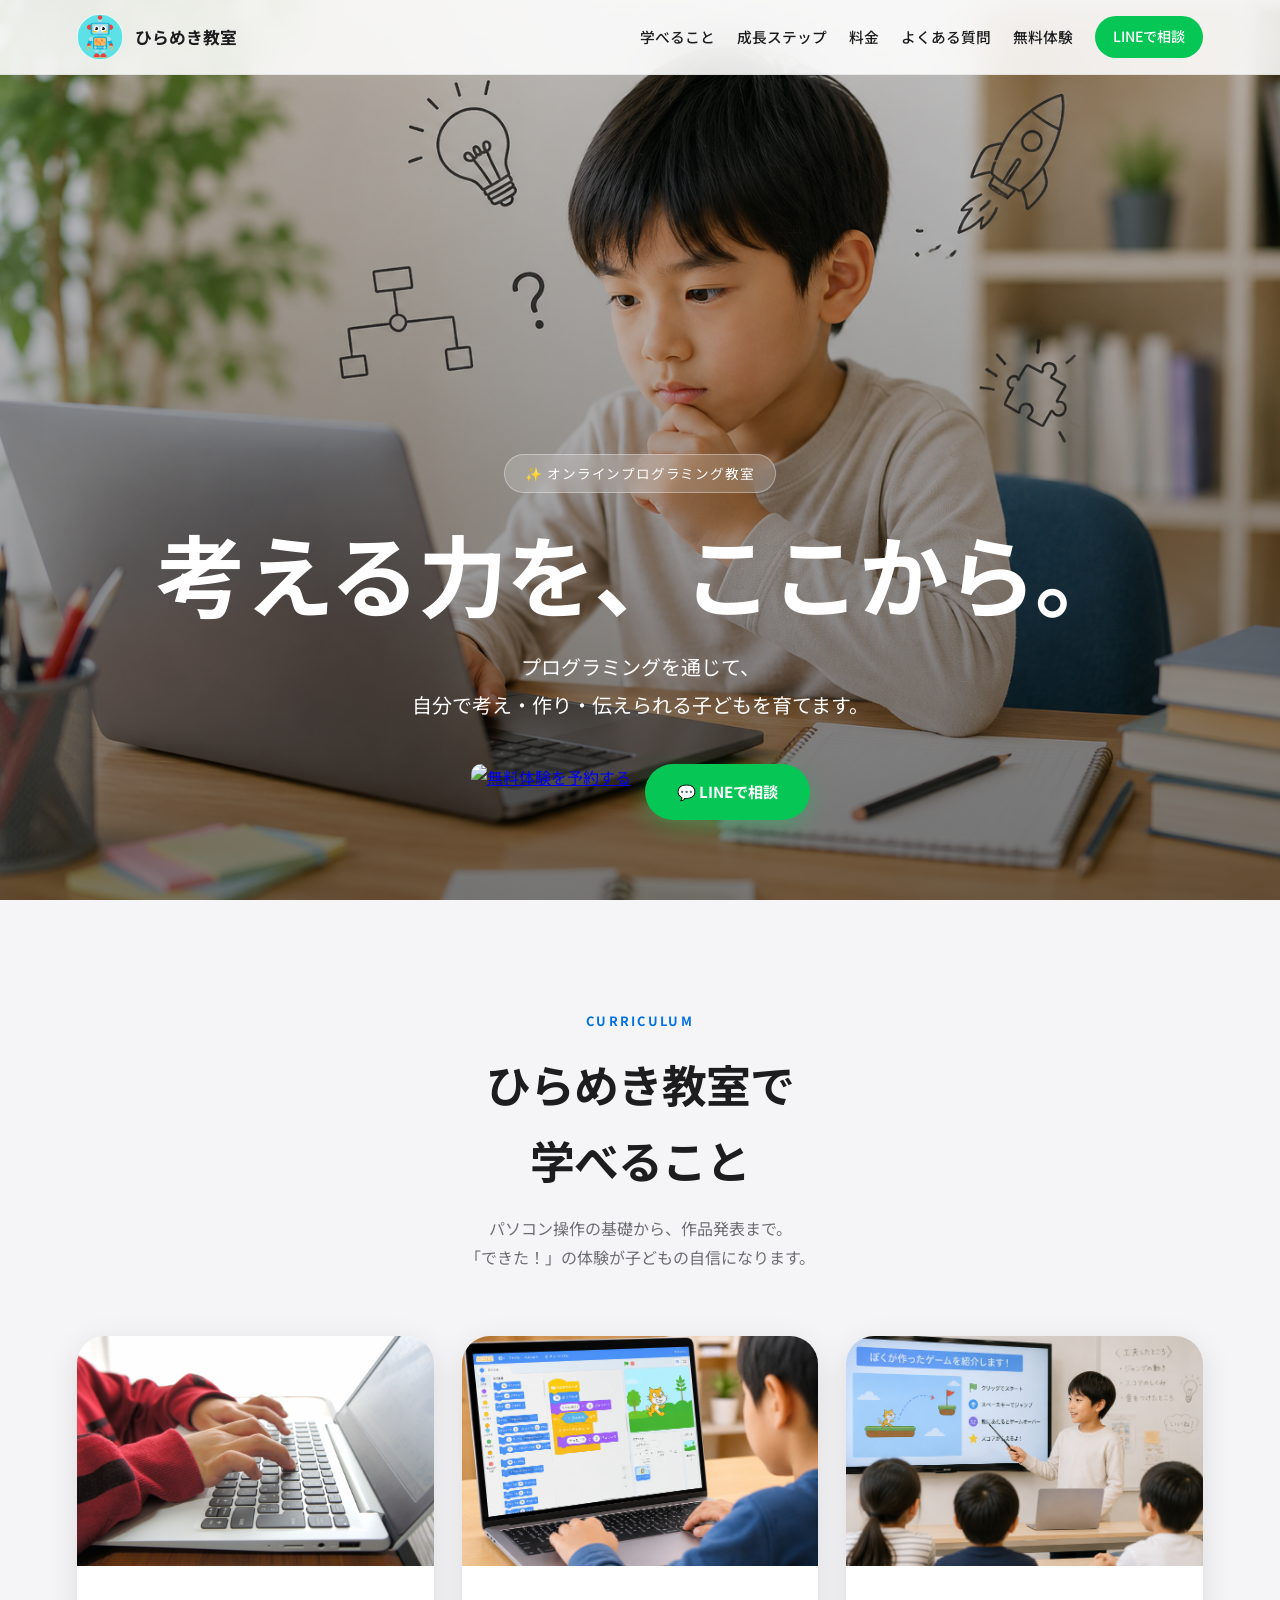
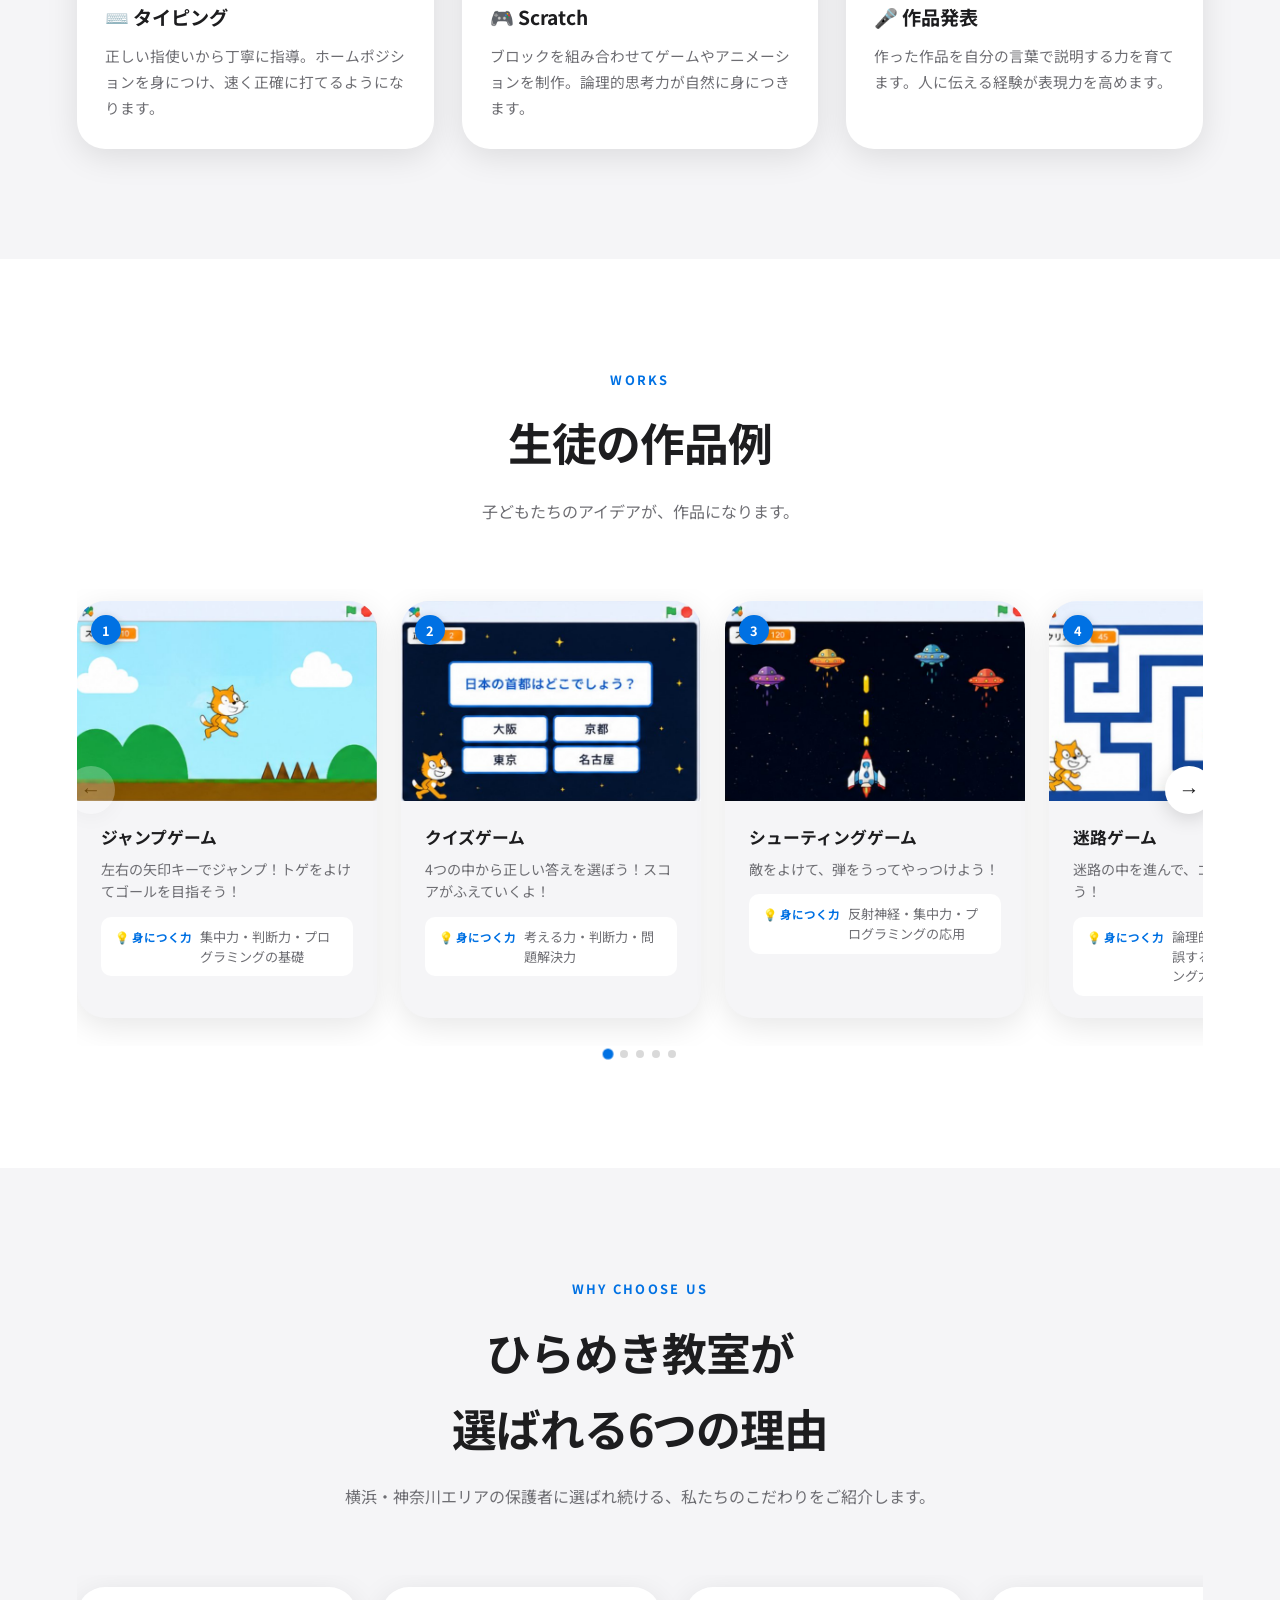
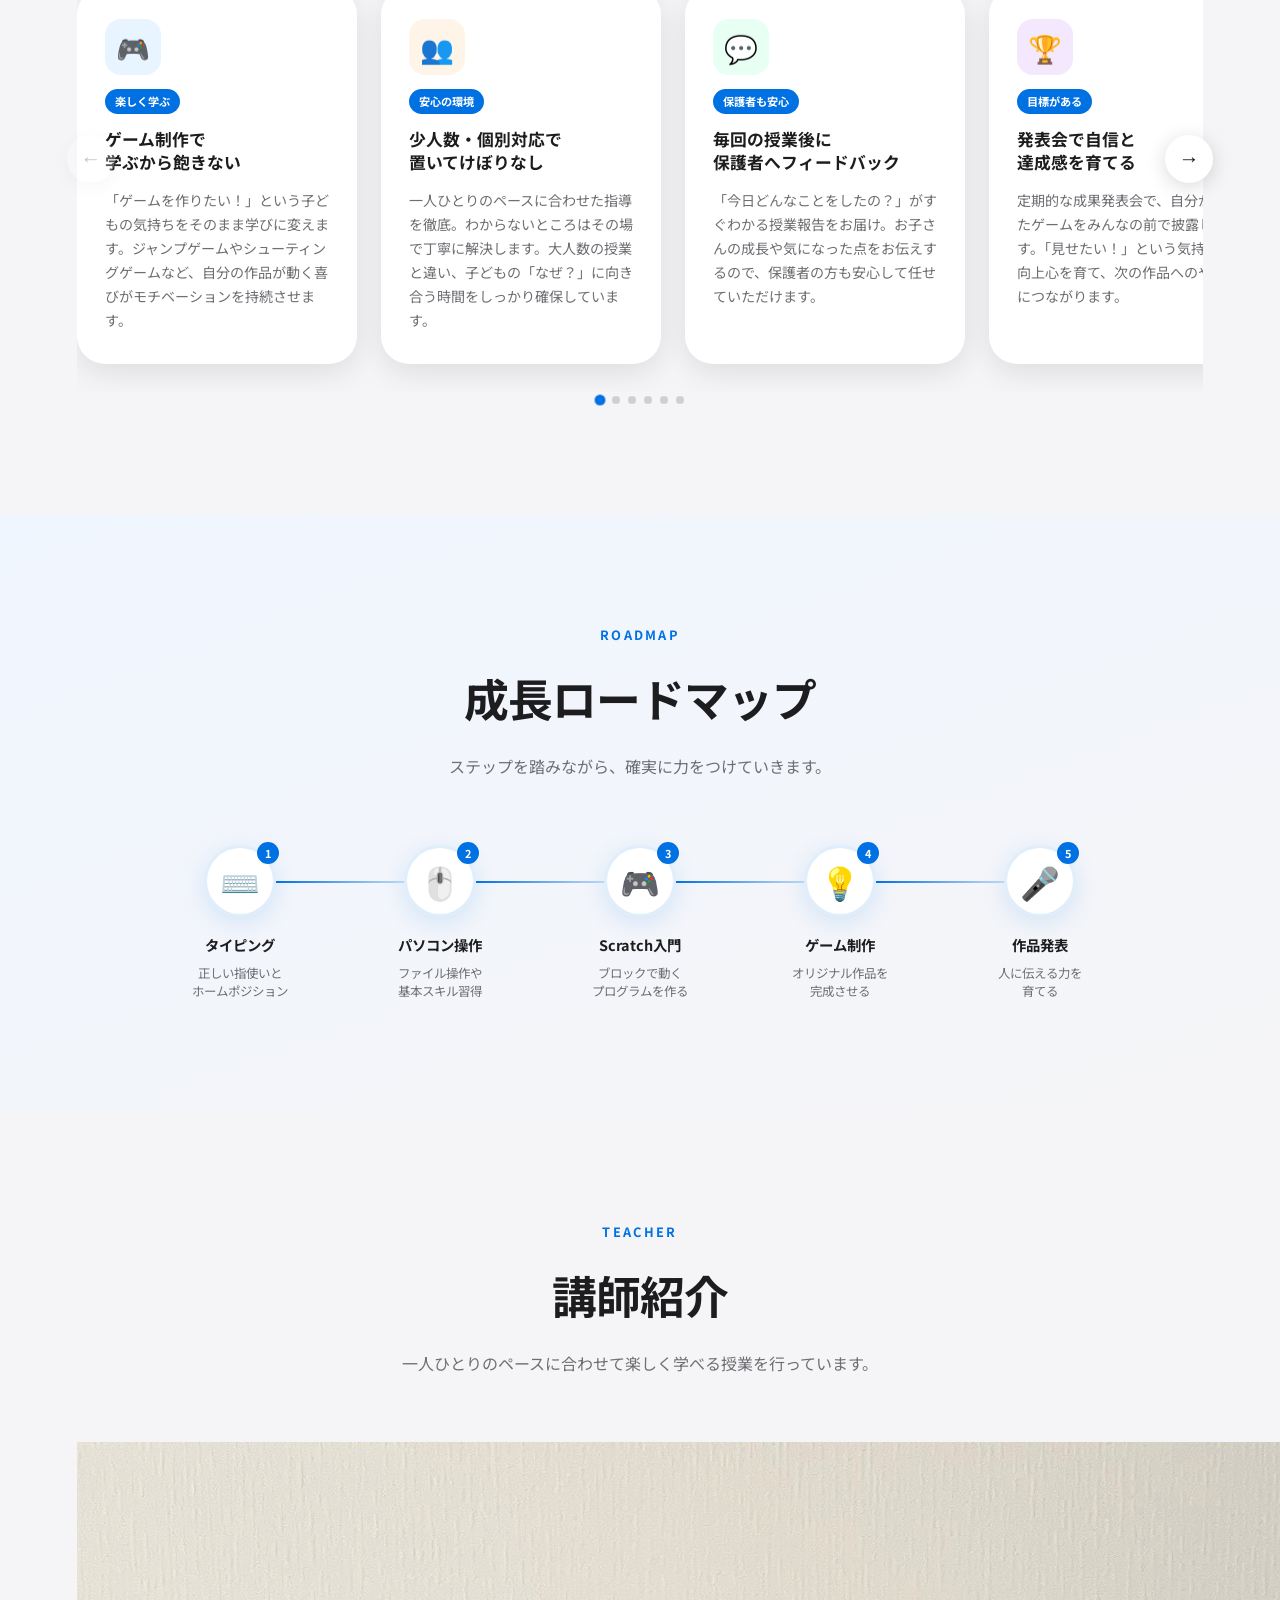
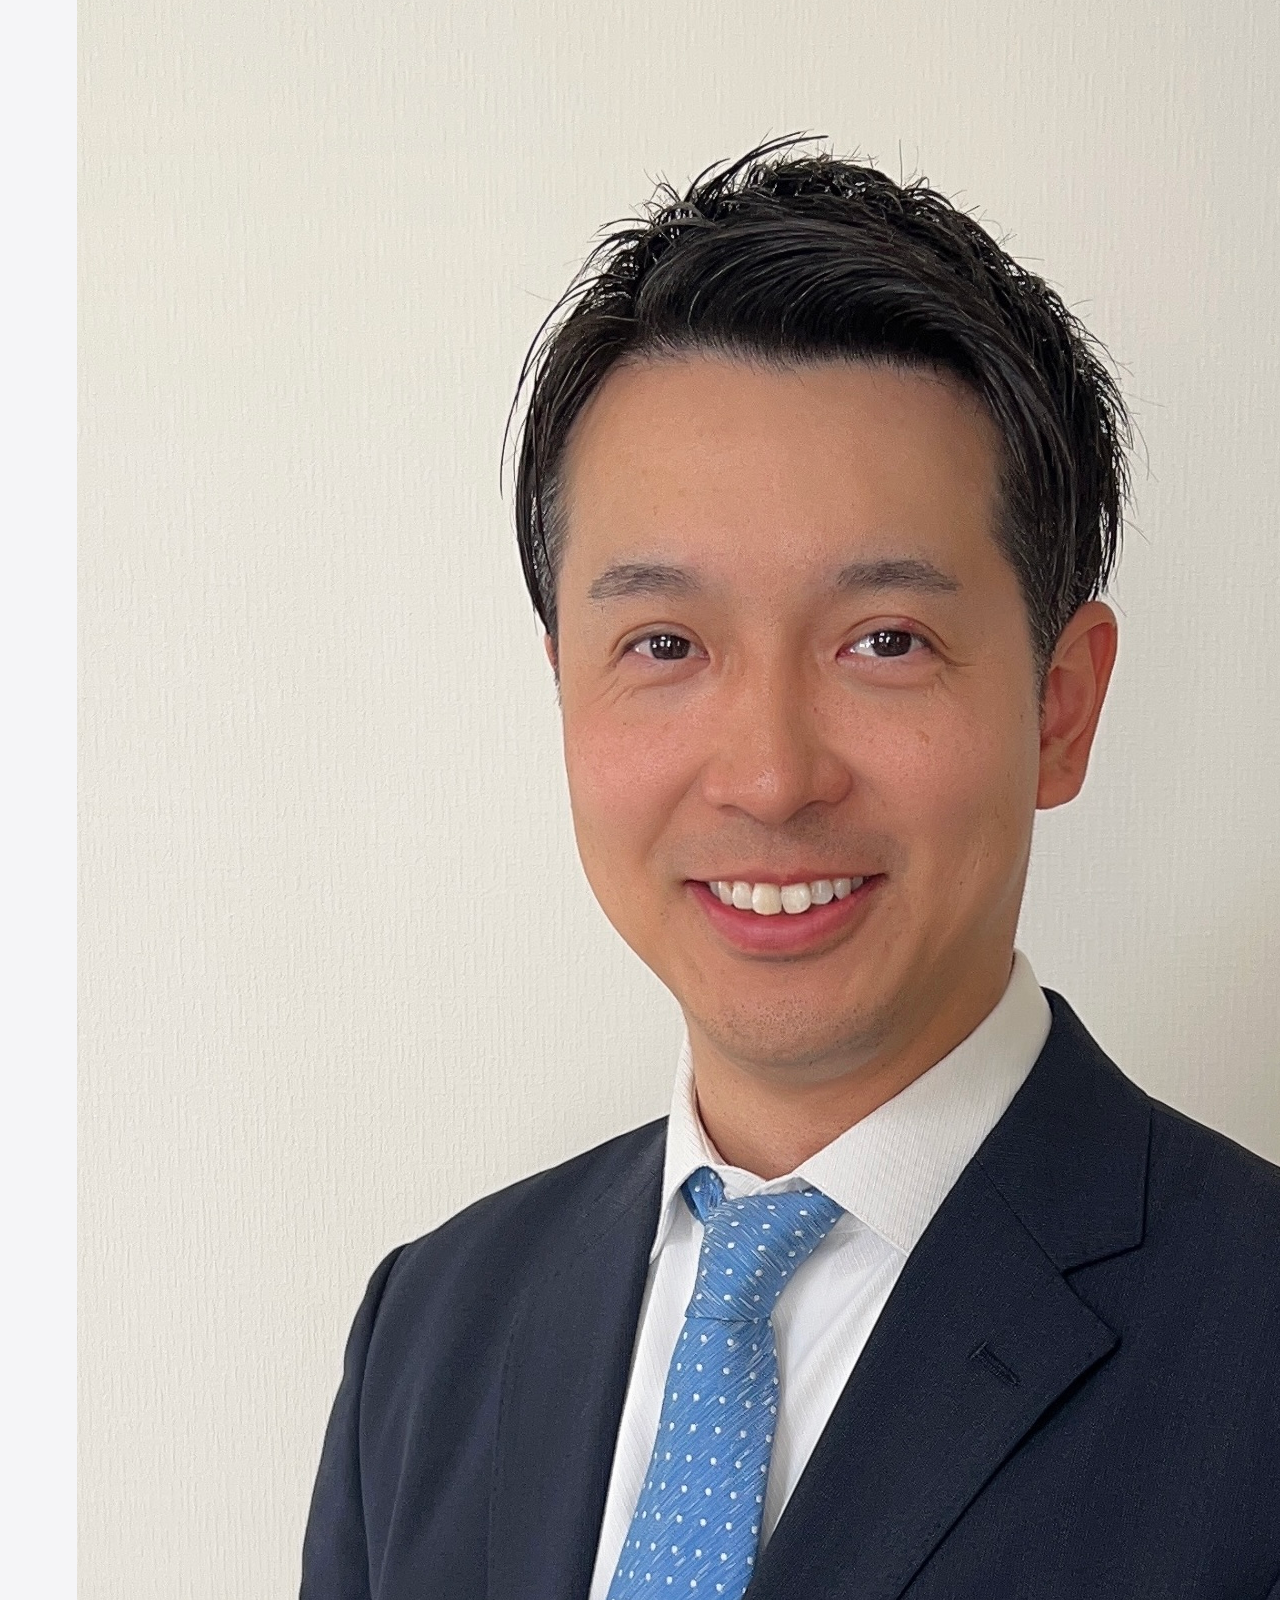
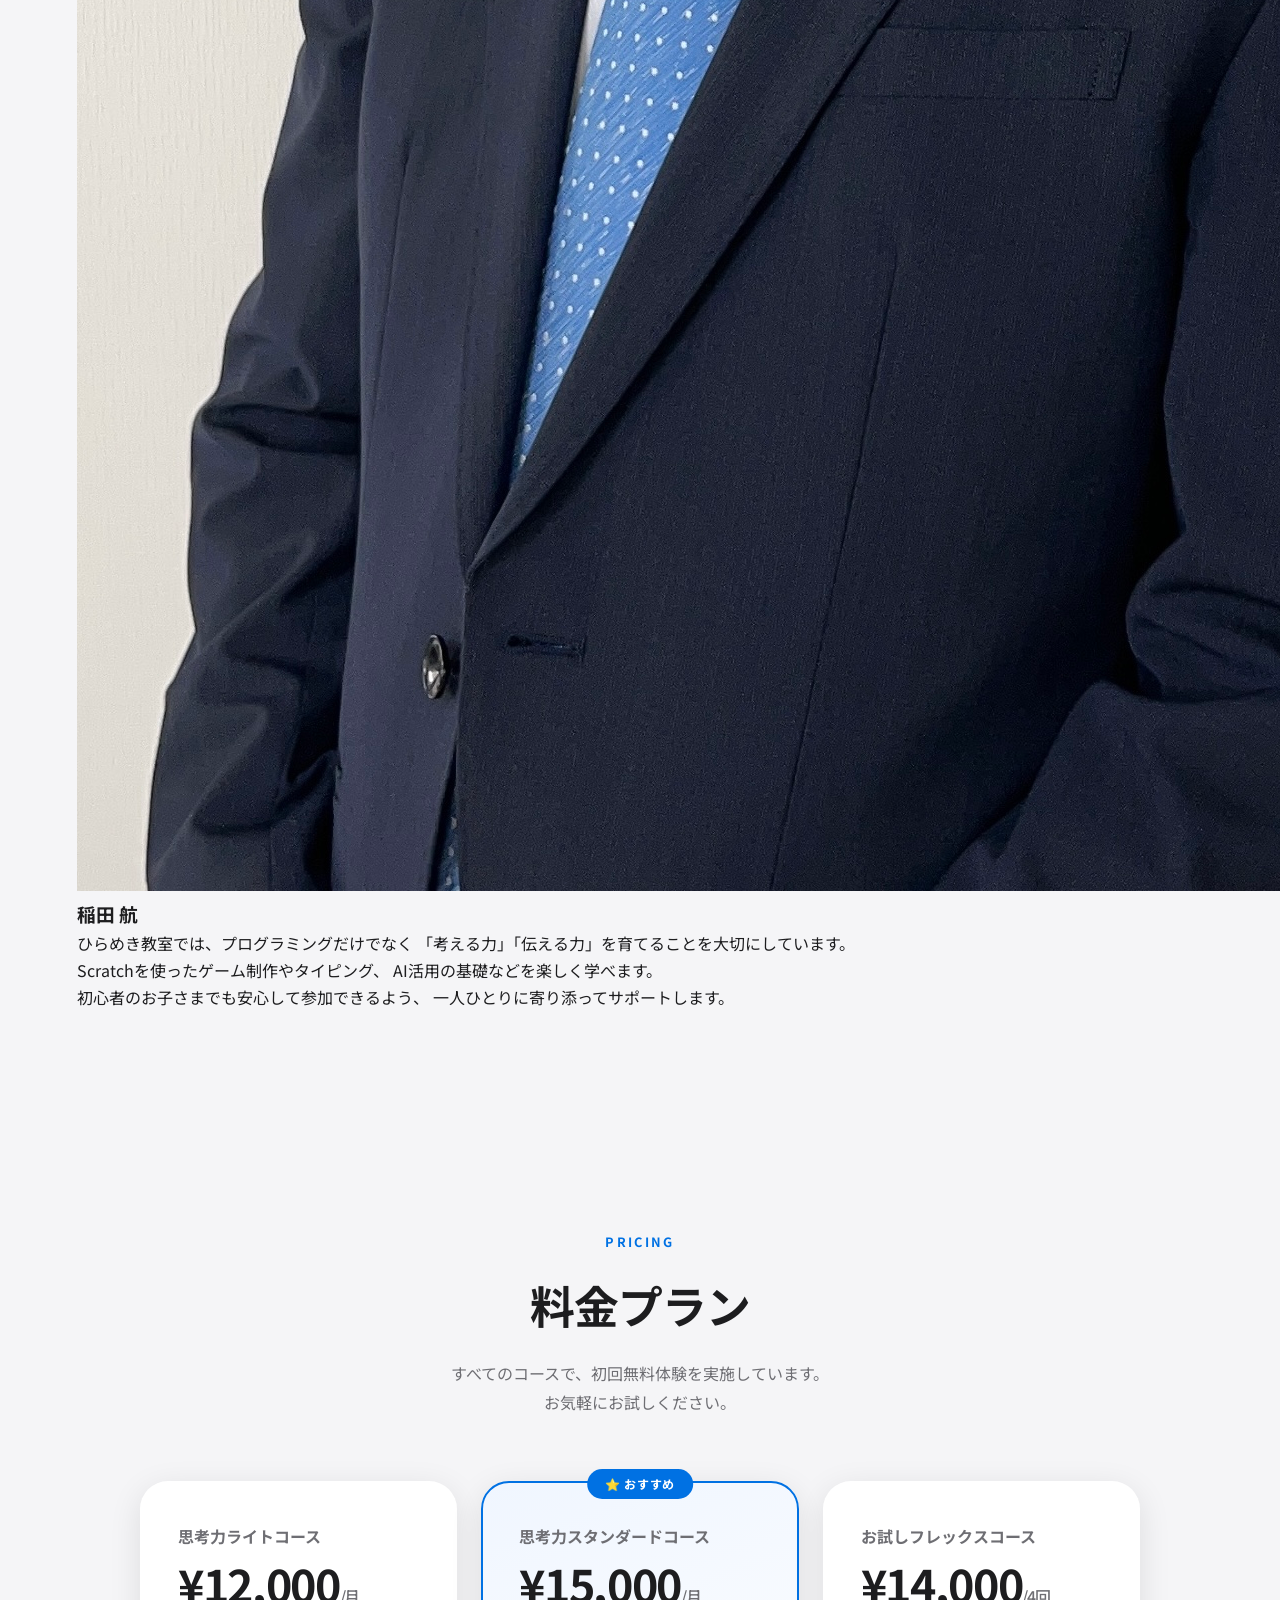
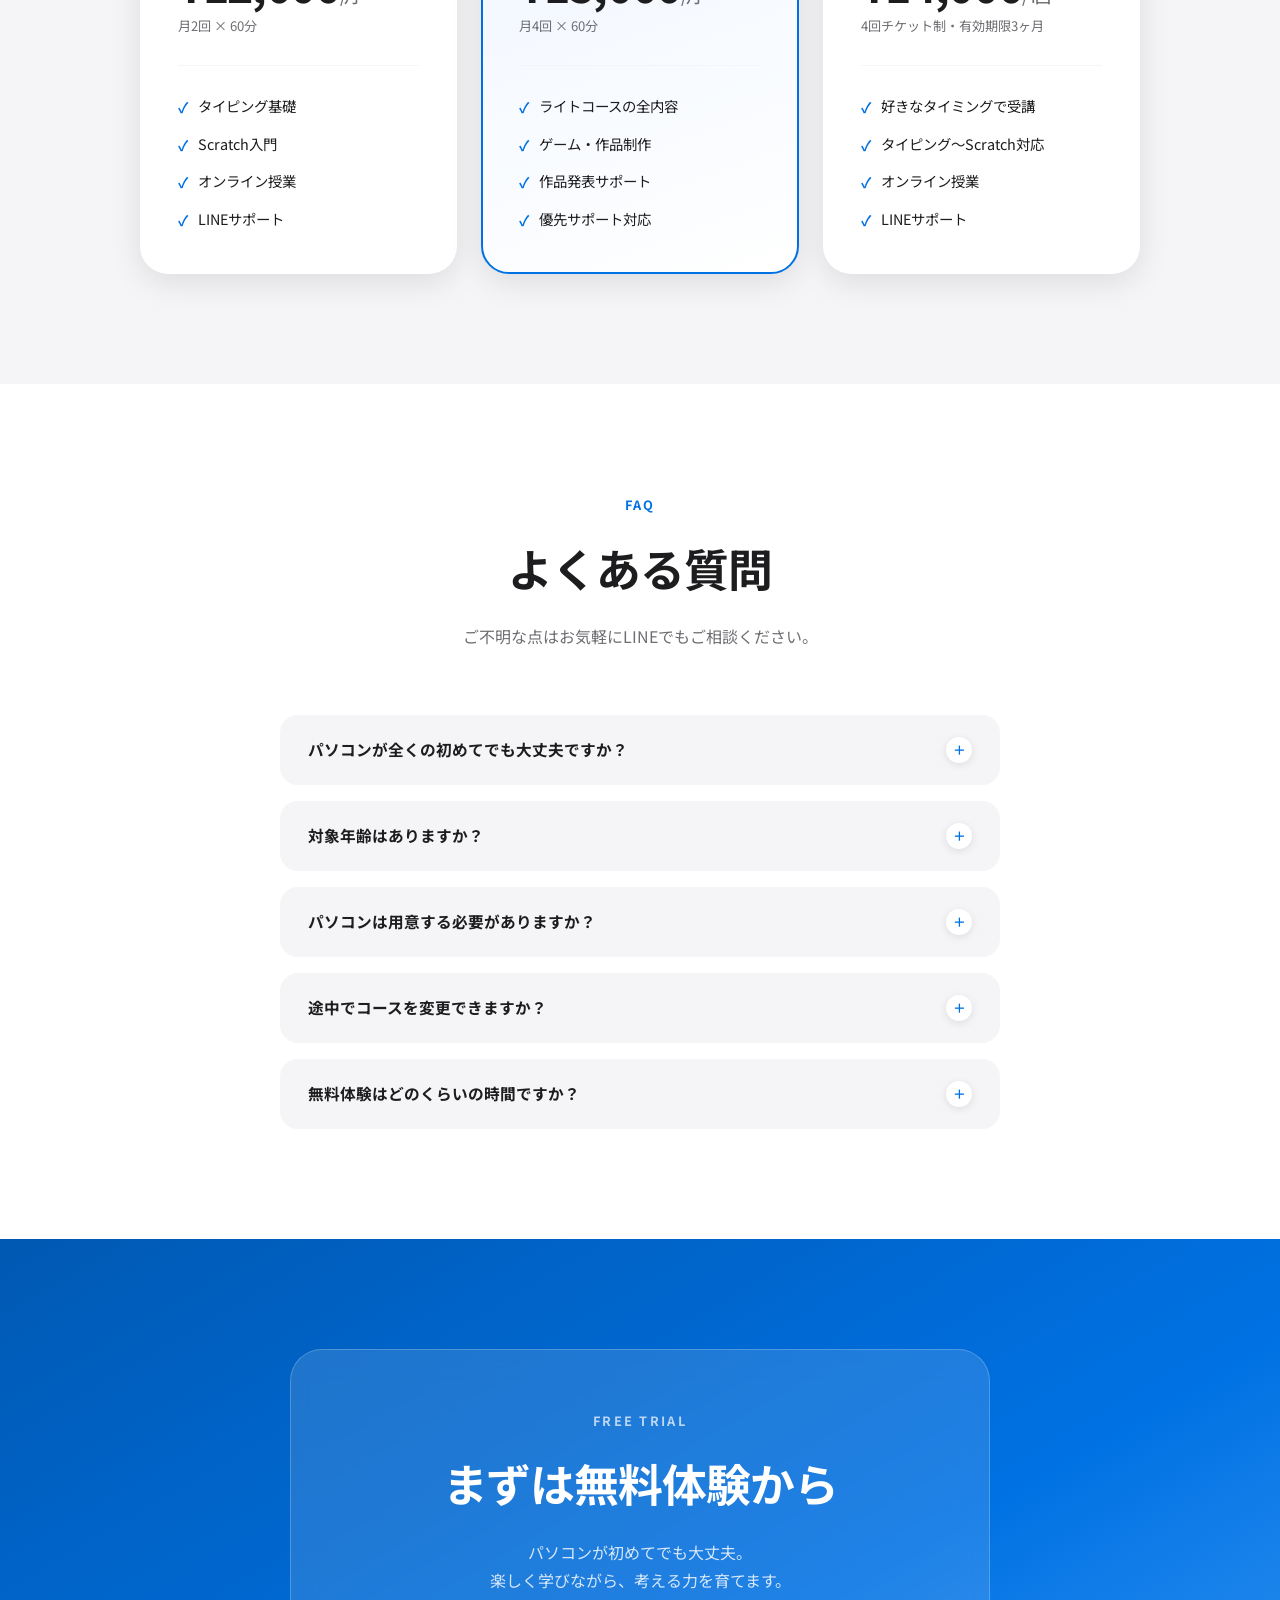
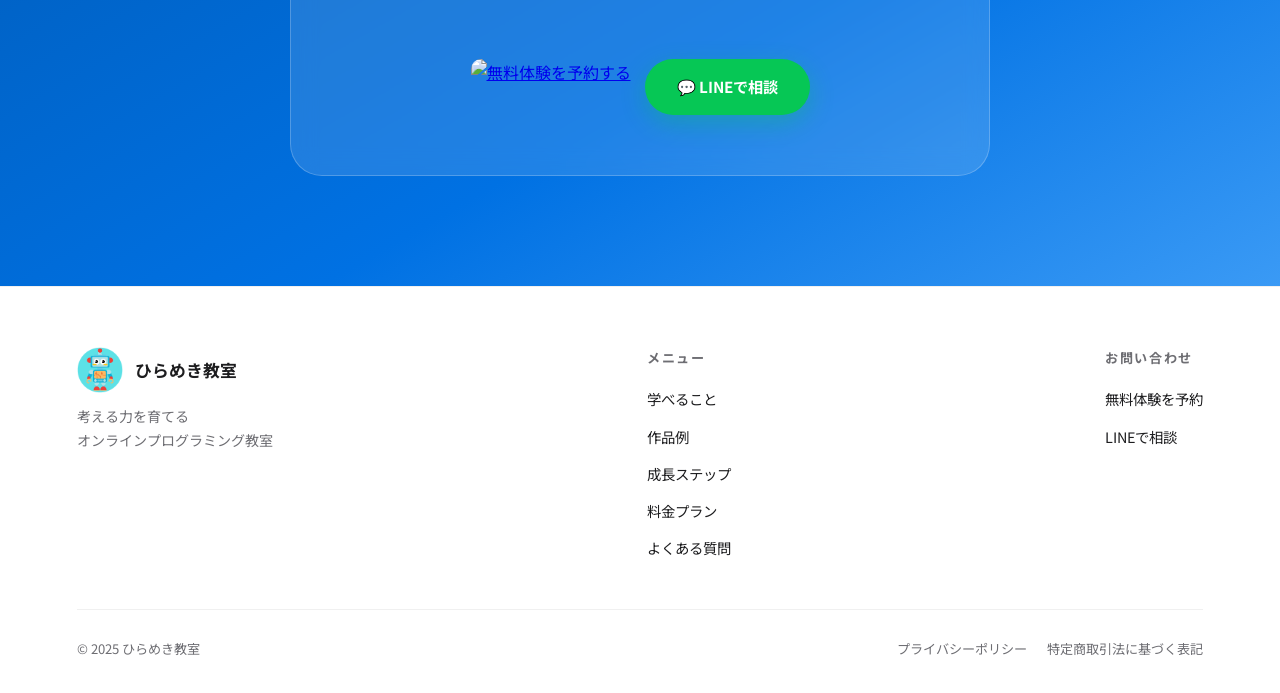
==== index.html @ 81dfd9b9 "Update index.html" ====
<!DOCTYPE html>
<html lang="ja">
<head>
<meta charset="UTF-8">
<meta name="viewport" content="width=device-width, initial-scale=1.0">
<title>ひらめき教室｜横浜・神奈川の子ども向けScratchプログラミング教室</title>
<meta name="description" content="横浜・神奈川エリアの小学生向けプログラミング教室「ひらめき教室」。Scratchでゲームやアニメを作りながら、考える力・創る力を楽しく育てます。無料体験授業受付中！">
<meta name="keywords" content="プログラミング教室,横浜,神奈川,小学生,Scratch,子ども,ひらめき教室,オンライン,ゲーム制作">
<meta property="og:title" content="ひらめき教室｜横浜・神奈川の子ども向けScratchプログラミング教室">
<meta property="og:description" content="横浜・神奈川の小学生向けプログラミング教室。Scratchでゲームを作りながら楽しく学べます。無料体験受付中！">
<meta property="og:type" content="website">
<meta name="twitter:card" content="summary_large_image">
<meta name="twitter:title" content="ひらめき教室｜横浜・神奈川の子ども向けScratchプログラミング教室">
<meta name="twitter:description" content="横浜・神奈川の小学生向けプログラミング教室。Scratchでゲームを作りながら楽しく学べます。無料体験受付中！">
<link rel="preconnect" href="https://fonts.googleapis.com">
<link href="https://fonts.googleapis.com/css2?family=Noto+Sans+JP:wght@400;500;700&display=swap" rel="stylesheet">
<style>
:root{
  --blue:#0071e3;
  --blue-dark:#0059b3;
  --green:#06C755;
  --bg:#f5f5f7;
  --white:#ffffff;
  --text:#1d1d1f;
  --text-sub:#6e6e73;
  --radius-card:28px;
  --radius-btn:999px;
  --shadow:0 8px 32px rgba(0,0,0,.10);
  --shadow-hover:0 20px 48px rgba(0,0,0,.16);
}

*{margin:0;padding:0;box-sizing:border-box;}
html{scroll-behavior:smooth;}
body{
  font-family:'Noto Sans JP',sans-serif;
  background:var(--bg);
  color:var(--text);
  overflow-x:hidden;
  line-height:1.7;
}

/* ========= HEADER ========= */
header{
  position:fixed;top:0;left:0;width:100%;z-index:1000;
  display:flex;justify-content:space-between;align-items:center;
  padding:14px 6%;
  background:rgba(255,255,255,.88);
  backdrop-filter:blur(24px);-webkit-backdrop-filter:blur(24px);
  border-bottom:1px solid rgba(0,0,0,.06);
  transition:box-shadow .3s;
}
header.scrolled{box-shadow:0 2px 16px rgba(0,0,0,.08);}
.logo{display:flex;align-items:center;gap:12px;font-weight:700;font-size:1.05rem;color:var(--text);text-decoration:none;}
.logo img{height:46px;width:auto;}
nav{display:flex;gap:22px;align-items:center;}
nav a{text-decoration:none;color:var(--text);font-size:.92rem;font-weight:500;transition:color .25s;}
nav a:hover{color:var(--blue);}
.nav-line{
  background:var(--green);color:#fff !important;
  padding:9px 18px;border-radius:var(--radius-btn);font-size:.88rem;
  transition:opacity .25s,transform .25s;
}
.nav-line:hover{opacity:.88;transform:translateY(-2px);}

/* ========= HERO ========= */
.hero{
  min-height:100vh;
  background:linear-gradient(rgba(0,0,0,.15),rgba(0,0,0,.5)),url("hero.jpg") center/cover no-repeat;
  display:flex;flex-direction:column;justify-content:flex-end;align-items:center;
  text-align:center;color:#fff;padding:120px 20px 80px;
}
.hero-badge{
  display:inline-block;
  background:rgba(255,255,255,.18);
  border:1px solid rgba(255,255,255,.35);
  backdrop-filter:blur(8px);
  border-radius:var(--radius-btn);
  padding:7px 20px;font-size:.85rem;letter-spacing:.06em;
  margin-bottom:28px;
  animation:fadeUp .8s ease both;
}
.hero h1{
  font-size:clamp(2.8rem,8vw,5.6rem);
  font-weight:700;letter-spacing:-.02em;
  line-height:1.15;margin-bottom:24px;
  animation:fadeUp .8s .1s ease both;
}
.hero p{
  font-size:clamp(1rem,2.5vw,1.25rem);
  max-width:600px;line-height:1.9;opacity:.92;
  animation:fadeUp .8s .2s ease both;
}
.hero .buttons{animation:fadeUp .8s .35s ease both;}
.buttons{
  margin-top:40px;display:flex;gap:14px;justify-content:center;flex-wrap:wrap;
}
.btn{
  display:inline-flex;align-items:center;gap:8px;
  padding:15px 32px;border-radius:var(--radius-btn);
  text-decoration:none;font-weight:700;font-size:.95rem;
  transition:transform .28s,box-shadow .28s,opacity .25s;
  cursor:pointer;border:none;
}
.btn:hover{transform:translateY(-4px);}
.btn-primary{background:var(--blue);color:#fff;box-shadow:0 8px 24px rgba(0,113,227,.35);}
.btn-primary:hover{box-shadow:0 16px 36px rgba(0,113,227,.45);}
.btn-line{background:var(--green);color:#fff;box-shadow:0 8px 24px rgba(6,199,85,.32);}
.btn-line:hover{box-shadow:0 16px 36px rgba(6,199,85,.42);}
.stores-img{height:52px;width:auto;display:block;border-radius:10px;}

/* ========= SECTION BASE ========= */
section{padding:110px 6%;}
.section-label{
  text-align:center;
  font-size:.8rem;letter-spacing:.18em;text-transform:uppercase;
  color:var(--blue);font-weight:700;margin-bottom:14px;
}
.section-title{
  text-align:center;font-size:clamp(2rem,5vw,2.8rem);
  font-weight:700;letter-spacing:-.025em;
  margin-bottom:16px;
}
.section-sub{
  text-align:center;color:var(--text-sub);
  font-size:1rem;margin-bottom:64px;line-height:1.8;
}

/* ========= LEARN CARDS ========= */
.card-grid{
  display:grid;
  grid-template-columns:repeat(auto-fit,minmax(280px,1fr));
  gap:28px;
}
.card{
  background:var(--white);border-radius:var(--radius-card);
  overflow:hidden;box-shadow:var(--shadow);
  transition:transform .35s,box-shadow .35s;
}
.card:hover{transform:translateY(-10px);box-shadow:var(--shadow-hover);}
.card img{width:100%;height:230px;object-fit:cover;}
.card-body{padding:28px;}
.card-body h3{font-size:1.2rem;font-weight:700;margin-bottom:10px;}
.card-body p{color:var(--text-sub);font-size:.92rem;line-height:1.75;}

/* ========= WORKS ========= */
#works{background:var(--white);}
.works-carousel-wrap{position:relative;overflow:hidden;}
.works-carousel{
  display:flex;
  gap:24px;
  overflow-x:auto;
  scroll-snap-type:x mandatory;
  -webkit-overflow-scrolling:touch;
  padding:12px 4px 28px;
  scrollbar-width:none;
}
.works-carousel::-webkit-scrollbar{display:none;}
.carousel-btn{
  position:absolute;top:44%;transform:translateY(-50%);
  width:48px;height:48px;border-radius:50%;
  background:var(--white);border:none;cursor:pointer;
  box-shadow:0 4px 20px rgba(0,0,0,.15);
  display:flex;align-items:center;justify-content:center;
  font-size:1.3rem;color:var(--text);
  transition:background .2s,box-shadow .2s,opacity .2s;
  z-index:10;
}
.carousel-btn:hover{background:var(--blue);color:#fff;box-shadow:0 8px 28px rgba(0,113,227,.35);}
.carousel-btn:disabled{opacity:.25;cursor:default;pointer-events:none;}
.carousel-btn.prev{left:-10px;}
.carousel-btn.next{right:-10px;}
.carousel-dots{
  display:flex;justify-content:center;gap:8px;margin-top:4px;
}
.carousel-dot{
  width:8px;height:8px;border-radius:50%;
  background:rgba(0,0,0,.15);border:none;cursor:pointer;
  transition:background .25s,transform .25s;padding:0;
}
.carousel-dot.active{background:var(--blue);transform:scale(1.35);}
.work-card{
  flex:0 0 300px;
  border-radius:var(--radius-card);overflow:hidden;
  background:var(--bg);
  box-shadow:var(--shadow);
  transition:transform .3s,box-shadow .3s;
  scroll-snap-align:start;
}
.work-card:hover{transform:translateY(-8px);box-shadow:var(--shadow-hover);}
.work-thumb{
  width:100%;height:200px;
  overflow:hidden;
  position:relative;
}
.work-thumb img{
  width:100%;height:100%;object-fit:cover;
}
.work-thumb-placeholder{
  width:100%;height:100%;
  display:flex;align-items:center;justify-content:center;
  font-size:3.5rem;
}
.work-number{
  position:absolute;top:14px;left:14px;
  width:30px;height:30px;border-radius:50%;
  background:var(--blue);color:#fff;
  font-size:.8rem;font-weight:700;
  display:flex;align-items:center;justify-content:center;
  box-shadow:0 2px 8px rgba(0,0,0,.2);
}
.work-body{padding:22px 24px;}
.work-body h4{font-size:1.05rem;font-weight:700;margin-bottom:6px;}
.work-desc{font-size:.88rem;color:var(--text-sub);margin-bottom:14px;line-height:1.6;}
.work-skills{
  background:var(--white);
  border-radius:10px;
  padding:10px 14px;
  display:flex;align-items:flex-start;gap:8px;
}
.work-skills-label{
  font-size:.72rem;font-weight:700;color:var(--blue);
  white-space:nowrap;margin-top:1px;
}
.work-skills-text{font-size:.82rem;color:var(--text-sub);line-height:1.5;}
@media(max-width:768px){
  .work-card{flex:0 0 80vw;}
  .carousel-btn{display:none;}
}
@media(max-width:480px){
  .work-card{flex:0 0 88vw;}
}

/* ========= ROADMAP ========= */
#roadmap{background:linear-gradient(160deg,#f0f6ff 0%,var(--bg) 100%);}
.roadmap-track{
  display:flex;align-items:flex-start;justify-content:center;
  flex-wrap:wrap;gap:0;
  position:relative;
}
.roadmap-step{
  display:flex;flex-direction:column;align-items:center;
  text-align:center;
  flex:1;min-width:140px;max-width:200px;
  position:relative;
  padding:0 10px;
}
.step-circle{
  width:72px;height:72px;
  background:var(--white);border-radius:50%;
  box-shadow:0 6px 24px rgba(0,113,227,.13);
  display:flex;align-items:center;justify-content:center;
  font-size:2rem;
  margin-bottom:16px;
  position:relative;z-index:1;
  border:3px solid rgba(0,113,227,.12);
}
.step-number{
  position:absolute;top:-6px;right:-6px;
  background:var(--blue);color:#fff;
  width:22px;height:22px;border-radius:50%;
  font-size:.68rem;font-weight:700;
  display:flex;align-items:center;justify-content:center;
}
.step-connector{
  position:absolute;top:36px;left:calc(50% + 36px);
  width:calc(100% - 72px);height:2px;
  background:linear-gradient(90deg,var(--blue),rgba(0,113,227,.2));
}
.roadmap-step:last-child .step-connector{display:none;}
.step-label{font-size:.9rem;font-weight:700;color:var(--text);}
.step-desc{font-size:.78rem;color:var(--text-sub);margin-top:6px;line-height:1.5;}

/* ========= PRICING ========= */
.pricing-grid{
  display:grid;
  grid-template-columns:repeat(auto-fit,minmax(280px,1fr));
  gap:24px;
  max-width:1000px;margin:0 auto;
}
.pricing-card{
  background:var(--white);border-radius:var(--radius-card);
  padding:40px 36px;
  box-shadow:var(--shadow);
  position:relative;
  transition:transform .3s,box-shadow .3s;
  border:2px solid transparent;
}
.pricing-card:hover{transform:translateY(-8px);box-shadow:var(--shadow-hover);}
.pricing-card.featured{
  border-color:var(--blue);
  background:linear-gradient(160deg,#f0f6ff,#fff);
}
.pricing-badge{
  position:absolute;top:-14px;left:50%;transform:translateX(-50%);
  background:var(--blue);color:#fff;
  padding:5px 18px;border-radius:var(--radius-btn);
  font-size:.75rem;font-weight:700;letter-spacing:.05em;
  white-space:nowrap;
}
.pricing-name{font-size:1rem;font-weight:700;color:var(--text-sub);margin-bottom:12px;}
.pricing-price{
  font-size:2.8rem;font-weight:700;letter-spacing:-.03em;
  color:var(--text);line-height:1;
}
.pricing-price span{font-size:1rem;font-weight:500;color:var(--text-sub);}
.pricing-note{font-size:.82rem;color:var(--text-sub);margin-top:8px;}
.pricing-divider{height:1px;background:var(--bg);margin:28px 0;}
.pricing-features{list-style:none;display:flex;flex-direction:column;gap:12px;}
.pricing-features li{
  font-size:.9rem;display:flex;align-items:flex-start;gap:10px;
}
.pricing-features li::before{
  content:'✓';color:var(--blue);font-weight:700;flex-shrink:0;margin-top:1px;
}

/* ========= FAQ ========= */
#faq{background:var(--white);}
.faq-list{max-width:720px;margin:0 auto;display:flex;flex-direction:column;gap:16px;}
.faq-item{
  background:var(--bg);border-radius:18px;
  overflow:hidden;
}
.faq-q{
  width:100%;background:none;border:none;cursor:pointer;
  padding:22px 28px;
  display:flex;justify-content:space-between;align-items:center;gap:16px;
  font-size:.98rem;font-weight:700;color:var(--text);
  text-align:left;font-family:inherit;
  transition:background .2s;
}
.faq-q:hover{background:rgba(0,0,0,.03);}
.faq-icon{
  width:26px;height:26px;border-radius:50%;
  background:var(--white);box-shadow:0 2px 8px rgba(0,0,0,.1);
  display:flex;align-items:center;justify-content:center;
  flex-shrink:0;font-size:.8rem;
  transition:transform .3s;color:var(--blue);
}
.faq-item.open .faq-icon{transform:rotate(45deg);}
.faq-a{
  max-height:0;overflow:hidden;
  transition:max-height .4s ease,padding .3s;
  font-size:.92rem;color:var(--text-sub);line-height:1.8;
  padding:0 28px;
}
.faq-item.open .faq-a{max-height:300px;padding:0 28px 22px;}

/* ========= CTA ========= */
#contact{
  background:linear-gradient(150deg,#0059b3,#0071e3 60%,#3a9af5);
  color:#fff;text-align:center;
}
#contact .section-label{color:rgba(255,255,255,.7);}
#contact .section-title{color:#fff;}
#contact .section-sub{color:rgba(255,255,255,.82);}
.cta-card{
  background:rgba(255,255,255,.12);
  border:1px solid rgba(255,255,255,.22);
  backdrop-filter:blur(12px);
  border-radius:32px;
  padding:60px 40px;
  max-width:700px;margin:0 auto;
}
.btn-white{background:#fff;color:var(--blue);box-shadow:0 8px 24px rgba(0,0,0,.2);}
.btn-white:hover{box-shadow:0 16px 36px rgba(0,0,0,.3);}

/* ========= FOOTER ========= */
footer{
  background:var(--white);
  padding:60px 6% 32px;
  border-top:1px solid rgba(0,0,0,.06);
}
.footer-main{
  display:flex;justify-content:space-between;flex-wrap:wrap;gap:40px;
  margin-bottom:48px;
}
.footer-brand .logo{margin-bottom:12px;}
.footer-brand p{font-size:.88rem;color:var(--text-sub);line-height:1.7;}
.footer-col h4{font-size:.82rem;font-weight:700;letter-spacing:.12em;text-transform:uppercase;color:var(--text-sub);margin-bottom:16px;}
.footer-col ul{list-style:none;display:flex;flex-direction:column;gap:10px;}
.footer-col ul li a{text-decoration:none;color:var(--text);font-size:.9rem;transition:color .2s;}
.footer-col ul li a:hover{color:var(--blue);}
.footer-bottom{
  border-top:1px solid rgba(0,0,0,.06);
  padding-top:28px;
  display:flex;justify-content:space-between;flex-wrap:wrap;gap:12px;align-items:center;
}
.footer-bottom p{font-size:.82rem;color:var(--text-sub);}
.footer-bottom-links{display:flex;gap:20px;flex-wrap:wrap;}
.footer-bottom-links a{font-size:.82rem;color:var(--text-sub);text-decoration:none;transition:color .2s;}
.footer-bottom-links a:hover{color:var(--blue);}

/* ========= ANIMATIONS ========= */
@keyframes fadeUp{
  from{opacity:0;transform:translateY(28px);}
  to{opacity:1;transform:translateY(0);}
}
.fade-in{
  opacity:0;transform:translateY(28px);
  transition:opacity .7s ease,transform .7s ease;
}
.fade-in.visible{opacity:1;transform:none;}

/* ========= MOBILE ========= */
@media(max-width:768px){
  nav{display:none;}
  .hero h1{font-size:2.6rem;}
  .section-title{font-size:1.9rem;}
  section{padding:80px 5%;}
  .roadmap-track{flex-direction:column;align-items:center;gap:24px;}
  .roadmap-step{max-width:100%;}
  .step-connector{display:none;}
  .pricing-card{padding:32px 26px;}
  .cta-card{padding:40px 24px;}
  .footer-main{flex-direction:column;}
  .footer-bottom{flex-direction:column;align-items:flex-start;}
}

/* ========= REASONS ========= */
#reasons{background:var(--bg);}
.reasons-carousel-wrap{position:relative;}
.reasons-grid{
  display:flex;
  gap:24px;
  overflow-x:auto;
  scroll-snap-type:x mandatory;
  -webkit-overflow-scrolling:touch;
  padding:12px 4px 28px;
  scrollbar-width:none;
}
.reasons-grid::-webkit-scrollbar{display:none;}
.reason-card{
  flex:0 0 280px;
  background:var(--white);
  border-radius:var(--radius-card);
  padding:32px 28px;
  box-shadow:var(--shadow);
  transition:transform .3s,box-shadow .3s;
  display:flex;flex-direction:column;gap:14px;
  scroll-snap-align:start;
}
.reason-card:hover{transform:translateY(-6px);box-shadow:var(--shadow-hover);}
.reasons-dots{display:flex;justify-content:center;gap:8px;margin-top:4px;}
.reasons-dot{
  width:8px;height:8px;border-radius:50%;
  background:rgba(0,0,0,.15);border:none;cursor:pointer;
  transition:background .25s,transform .25s;padding:0;
}
.reasons-dot.active{background:var(--blue);transform:scale(1.35);}
.reasons-btn{
  position:absolute;top:44%;transform:translateY(-50%);
  width:48px;height:48px;border-radius:50%;
  background:var(--white);border:none;cursor:pointer;
  box-shadow:0 4px 20px rgba(0,0,0,.15);
  display:flex;align-items:center;justify-content:center;
  font-size:1.3rem;color:var(--text);
  transition:background .2s,box-shadow .2s,opacity .2s;
  z-index:10;
}
.reasons-btn:hover{background:var(--blue);color:#fff;}
.reasons-btn:disabled{opacity:.25;cursor:default;pointer-events:none;}
.reasons-btn.prev{left:-10px;}
.reasons-btn.next{right:-10px;}
@media(max-width:768px){
  .reason-card{flex:0 0 80vw;}
  .reasons-btn{display:none;}
}
.reason-icon{
  width:56px;height:56px;border-radius:16px;
  display:flex;align-items:center;justify-content:center;
  font-size:1.7rem;
  flex-shrink:0;
}
.reason-card:nth-child(1) .reason-icon{background:#E8F4FF;}
.reason-card:nth-child(2) .reason-icon{background:#FFF4E8;}
.reason-card:nth-child(3) .reason-icon{background:#E8FFF4;}
.reason-card:nth-child(4) .reason-icon{background:#F4E8FF;}
.reason-card:nth-child(5) .reason-icon{background:#FFF8E8;}
.reason-card:nth-child(6) .reason-icon{background:#FFE8E8;}
.reason-badge{
  display:inline-block;
  font-size:.7rem;font-weight:700;
  padding:3px 10px;border-radius:20px;
  background:var(--blue);color:#fff;
  align-self:flex-start;
}
.reason-card h4{font-size:1.05rem;font-weight:700;line-height:1.4;}
.reason-card p{font-size:.88rem;color:var(--text-sub);line-height:1.7;}

</style>
</head>
<body>

<!-- HEADER -->
<header id="site-header">
  <a href="#" class="logo">
    <img src="logo.png" alt="ひらめき教室">
    ひらめき教室
  </a>
  <nav>
    <a href="#learn">学べること</a>
    <a href="#roadmap">成長ステップ</a>
    <a href="#pricing">料金</a>
    <a href="#faq">よくある質問</a>
    <a href="#contact">無料体験</a>
    <a href="https://lin.ee/Z4fHgqQ" target="_blank" class="nav-line">LINEで相談</a>
  </nav>
</header>

<!-- HERO -->
<section class="hero">
  <div class="hero-badge">✨ オンラインプログラミング教室</div>
  <h1>考える力を、ここから。</h1>
  <p>プログラミングを通じて、<br>自分で考え・作り・伝えられる子どもを育てます。</p>
  <div class="buttons">
    <a href="https://qkab7reyzbge23n1tjr2.stores.jp/reserve/2548b2c68c897045f873" target="_blank">
      <img src="https://d3d490cizl1cnr.cloudfront.net/buttons/reservation_button_02.png" alt="無料体験を予約する" class="stores-img">
    </a>
    <a href="https://lin.ee/Z4fHgqQ" target="_blank" class="btn btn-line">💬 LINEで相談</a>
  </div>
</section>

<!-- LEARN -->
<section id="learn">
  <p class="section-label">Curriculum</p>
  <h2 class="section-title">ひらめき教室で<br>学べること</h2>
  <p class="section-sub">パソコン操作の基礎から、作品発表まで。<br>「できた！」の体験が子どもの自信になります。</p>
  <div class="card-grid">
    <div class="card fade-in">
      <img src="typing.jpg" alt="タイピング">
      <div class="card-body">
        <h3>⌨️ タイピング</h3>
        <p>正しい指使いから丁寧に指導。ホームポジションを身につけ、速く正確に打てるようになります。</p>
      </div>
    </div>
    <div class="card fade-in">
      <img src="scratch.jpg" alt="Scratch">
      <div class="card-body">
        <h3>🎮 Scratch</h3>
        <p>ブロックを組み合わせてゲームやアニメーションを制作。論理的思考力が自然に身につきます。</p>
      </div>
    </div>
    <div class="card fade-in">
      <img src="presentation.jpg" alt="発表">
      <div class="card-body">
        <h3>🎤 作品発表</h3>
        <p>作った作品を自分の言葉で説明する力を育てます。人に伝える経験が表現力を高めます。</p>
      </div>
    </div>
  </div>
</section>

<!-- WORKS -->
<section id="works">
  <p class="section-label">Works</p>
  <h2 class="section-title">生徒の作品例</h2>
  <p class="section-sub">子どもたちのアイデアが、作品になります。</p>
  <div class="works-carousel-wrap">
    <button class="carousel-btn prev" aria-label="前へ">&#8592;</button>
    <button class="carousel-btn next" aria-label="次へ">&#8594;</button>
    <div class="works-carousel" id="worksCarousel">

    <div class="work-card fade-in">
      <div class="work-thumb">
        <img src="[data-uri]" alt="ジャンプゲーム" onerror="this.style.display='none';this.nextElementSibling.style.display='flex'">
        <div class="work-thumb-placeholder" style="background:linear-gradient(135deg,#e8f4e8,#b8e8b8);display:none;">🏃</div>
        <div class="work-number">1</div>
      </div>
      <div class="work-body">
        <h4>ジャンプゲーム</h4>
        <p class="work-desc">左右の矢印キーでジャンプ！トゲをよけてゴールを目指そう！</p>
        <div class="work-skills">
          <span class="work-skills-label">💡 身につく力</span>
          <span class="work-skills-text">集中力・判断力・プログラミングの基礎</span>
        </div>
      </div>
    </div>

    <div class="work-card fade-in">
      <div class="work-thumb">
        <img src="[data-uri]" alt="クイズゲーム" onerror="this.style.display='none';this.nextElementSibling.style.display='flex'">
        <div class="work-thumb-placeholder" style="background:linear-gradient(135deg,#e8eeff,#b8c8f8);display:none;">🧠</div>
        <div class="work-number">2</div>
      </div>
      <div class="work-body">
        <h4>クイズゲーム</h4>
        <p class="work-desc">4つの中から正しい答えを選ぼう！スコアがふえていくよ！</p>
        <div class="work-skills">
          <span class="work-skills-label">💡 身につく力</span>
          <span class="work-skills-text">考える力・判断力・問題解決力</span>
        </div>
      </div>
    </div>

    <div class="work-card fade-in">
      <div class="work-thumb">
        <img src="[data-uri]" alt="シューティングゲーム" onerror="this.style.display='none';this.nextElementSibling.style.display='flex'">
        <div class="work-thumb-placeholder" style="background:linear-gradient(135deg,#1a1a3e,#2a2a5e);display:none;">🚀</div>
        <div class="work-number">3</div>
      </div>
      <div class="work-body">
        <h4>シューティングゲーム</h4>
        <p class="work-desc">敵をよけて、弾をうってやっつけよう！</p>
        <div class="work-skills">
          <span class="work-skills-label">💡 身につく力</span>
          <span class="work-skills-text">反射神経・集中力・プログラミングの応用</span>
        </div>
      </div>
    </div>

    <div class="work-card fade-in">
      <div class="work-thumb">
        <img src="[data-uri]" alt="迷路ゲーム" onerror="this.style.display='none';this.nextElementSibling.style.display='flex'">
        <div class="work-thumb-placeholder" style="background:linear-gradient(135deg,#f0e8ff,#d8b8f8);display:none;">🌀</div>
        <div class="work-number">4</div>
      </div>
      <div class="work-body">
        <h4>迷路ゲーム</h4>
        <p class="work-desc">迷路の中を進んで、ゴールの☆を目指そう！</p>
        <div class="work-skills">
          <span class="work-skills-label">💡 身につく力</span>
          <span class="work-skills-text">論理的思考力・試行錯誤する力・プログラミング力</span>
        </div>
      </div>
    </div>

    <div class="work-card fade-in">
      <div class="work-thumb">
        <img src="[data-uri]" alt="宝探しゲーム" onerror="this.style.display='none';this.nextElementSibling.style.display='flex'">
        <div class="work-thumb-placeholder" style="background:linear-gradient(135deg,#fff3e0,#ffe0b2);display:none;">🏴‍☠️</div>
        <div class="work-number">5</div>
      </div>
      <div class="work-body">
        <h4>宝探しゲーム</h4>
        <p class="work-desc">宝箱を見つけてポイントをゲット！すべて見つけられるかな？</p>
        <div class="work-skills">
          <span class="work-skills-label">💡 身につく力</span>
          <span class="work-skills-text">観察力・集中力・プログラミングの工夫</span>
        </div>
      </div>
    </div>

    </div><!-- /works-carousel -->
  </div><!-- /works-carousel-wrap -->
  <div class="carousel-dots" id="carouselDots"></div>
</section>

<!-- REASONS -->
<section id="reasons">
  <p class="section-label">Why Choose Us</p>
  <h2 class="section-title">ひらめき教室が<br>選ばれる6つの理由</h2>
  <p class="section-sub">横浜・神奈川エリアの保護者に選ばれ続ける、私たちのこだわりをご紹介します。</p>
  <div class="reasons-carousel-wrap">
    <button class="reasons-btn prev" aria-label="前へ">&#8592;</button>
    <button class="reasons-btn next" aria-label="次へ">&#8594;</button>
    <div class="reasons-grid" id="reasonsCarousel">

    <div class="reason-card">
      <div class="reason-icon">🎮</div>
      <span class="reason-badge">楽しく学ぶ</span>
      <h4>ゲーム制作で<br>学ぶから飽きない</h4>
      <p>「ゲームを作りたい！」という子どもの気持ちをそのまま学びに変えます。ジャンプゲームやシューティングゲームなど、自分の作品が動く喜びがモチベーションを持続させます。</p>
    </div>

    <div class="reason-card">
      <div class="reason-icon">👥</div>
      <span class="reason-badge">安心の環境</span>
      <h4>少人数・個別対応で<br>置いてけぼりなし</h4>
      <p>一人ひとりのペースに合わせた指導を徹底。わからないところはその場で丁寧に解決します。大人数の授業と違い、子どもの「なぜ？」に向き合う時間をしっかり確保しています。</p>
    </div>

    <div class="reason-card">
      <div class="reason-icon">💬</div>
      <span class="reason-badge">保護者も安心</span>
      <h4>毎回の授業後に<br>保護者へフィードバック</h4>
      <p>「今日どんなことをしたの？」がすぐわかる授業報告をお届け。お子さんの成長や気になった点をお伝えするので、保護者の方も安心して任せていただけます。</p>
    </div>

    <div class="reason-card">
      <div class="reason-icon">🏆</div>
      <span class="reason-badge">目標がある</span>
      <h4>発表会で自信と<br>達成感を育てる</h4>
      <p>定期的な成果発表会で、自分が作ったゲームをみんなの前で披露します。「見せたい！」という気持ちが向上心を育て、次の作品へのやる気につながります。</p>
    </div>

    <div class="reason-card">
      <div class="reason-icon">🗺️</div>
      <span class="reason-badge">地域密着</span>
      <h4>横浜・神奈川エリアに<br>特化した教室</h4>
      <p>地域の学校行事や長期休暇に合わせた柔軟なスケジュール対応が可能です。同じ地域の仲間と一緒に学ぶ環境で、横のつながりも生まれます。</p>
    </div>

    <div class="reason-card">
      <div class="reason-icon">💻</div>
      <span class="reason-badge">通いやすい</span>
      <h4>オンラインだから<br>送迎いらず</h4>
      <p>自宅から受講できるオンライン授業なので、送迎の手間がありません。雨の日も、習い事が重なる日も、画面の前に座るだけで授業がスタートします。</p>
    </div>

    </div><!-- /reasons-grid -->
  </div><!-- /reasons-carousel-wrap -->
  <div class="reasons-dots" id="reasonsDots"></div>
</section>

<!-- ROADMAP -->
<section id="roadmap">
  <p class="section-label">Roadmap</p>
  <h2 class="section-title">成長ロードマップ</h2>
  <p class="section-sub">ステップを踏みながら、確実に力をつけていきます。</p>
  <div class="roadmap-track">
    <div class="roadmap-step fade-in">
      <div class="step-circle">⌨️<div class="step-number">1</div></div>
      <div class="step-connector"></div>
      <div class="step-label">タイピング</div>
      <div class="step-desc">正しい指使いと<br>ホームポジション</div>
    </div>
    <div class="roadmap-step fade-in">
      <div class="step-circle">🖱️<div class="step-number">2</div></div>
      <div class="step-connector"></div>
      <div class="step-label">パソコン操作</div>
      <div class="step-desc">ファイル操作や<br>基本スキル習得</div>
    </div>
    <div class="roadmap-step fade-in">
      <div class="step-circle">🎮<div class="step-number">3</div></div>
      <div class="step-connector"></div>
      <div class="step-label">Scratch入門</div>
      <div class="step-desc">ブロックで動く<br>プログラムを作る</div>
    </div>
    <div class="roadmap-step fade-in">
      <div class="step-circle">💡<div class="step-number">4</div></div>
      <div class="step-connector"></div>
      <div class="step-label">ゲーム制作</div>
      <div class="step-desc">オリジナル作品を<br>完成させる</div>
    </div>
    <div class="roadmap-step fade-in">
      <div class="step-circle">🎤<div class="step-number">5</div></div>
      <div class="step-label">作品発表</div>
      <div class="step-desc">人に伝える力を<br>育てる</div>
    </div>
  </div>
</section>

  <section id="teacher">
  <p class="section-label">Teacher</p>
  <h2 class="section-title">講師紹介</h2>
  <p class="section-sub">
    一人ひとりのペースに合わせて楽しく学べる授業を行っています。
  </p>

  <div class="teacher-card">
   <img src="photo.jpg" class="teacher-photo">
    <div class="teacher-text">
      <h3>稲田 航</h3>

      <p>
        ひらめき教室では、プログラミングだけでなく
        「考える力」「伝える力」を育てることを大切にしています。
      </p>

      <p>
        Scratchを使ったゲーム制作やタイピング、
        AI活用の基礎などを楽しく学べます。
      </p>

      <p>
        初心者のお子さまでも安心して参加できるよう、
        一人ひとりに寄り添ってサポートします。
      </p>
    </div>
  </div>
</section>

<!-- PRICING -->
<section id="pricing">
  <p class="section-label">Pricing</p>
  <h2 class="section-title">料金プラン</h2>
  <p class="section-sub">すべてのコースで、初回無料体験を実施しています。<br>お気軽にお試しください。</p>
  <div class="pricing-grid">

    <div class="pricing-card fade-in">
      <div class="pricing-name">思考力ライトコース</div>
      <div class="pricing-price">¥12,000<span>/月</span></div>
      <div class="pricing-note">月2回 × 60分</div>
      <div class="pricing-divider"></div>
      <ul class="pricing-features">
        <li>タイピング基礎</li>
        <li>Scratch入門</li>
        <li>オンライン授業</li>
        <li>LINEサポート</li>
      </ul>
    </div>

    <div class="pricing-card featured fade-in">
      <div class="pricing-badge">⭐ おすすめ</div>
      <div class="pricing-name">思考力スタンダードコース</div>
      <div class="pricing-price">¥15,000<span>/月</span></div>
      <div class="pricing-note">月4回 × 60分</div>
      <div class="pricing-divider"></div>
      <ul class="pricing-features">
        <li>ライトコースの全内容</li>
        <li>ゲーム・作品制作</li>
        <li>作品発表サポート</li>
        <li>優先サポート対応</li>
      </ul>
    </div>

    <div class="pricing-card fade-in">
      <div class="pricing-name">お試しフレックスコース</div>
      <div class="pricing-price">¥14,000<span>/4回</span></div>
      <div class="pricing-note">4回チケット制・有効期限3ヶ月</div>
      <div class="pricing-divider"></div>
      <ul class="pricing-features">
        <li>好きなタイミングで受講</li>
        <li>タイピング〜Scratch対応</li>
        <li>オンライン授業</li>
        <li>LINEサポート</li>
      </ul>
    </div>

  </div>
</section>

<!-- FAQ -->
<section id="faq">
  <p class="section-label">FAQ</p>
  <h2 class="section-title">よくある質問</h2>
  <p class="section-sub">ご不明な点はお気軽にLINEでもご相談ください。</p>
  <div class="faq-list">
    <div class="faq-item">
      <button class="faq-q">
        パソコンが全くの初めてでも大丈夫ですか？
        <div class="faq-icon">＋</div>
      </button>
      <div class="faq-a">はい、大丈夫です！タイピングやマウス操作など、パソコンの基礎からていねいに指導します。初めてのお子さんも多く在籍していますので、安心してお越しください。</div>
    </div>
    <div class="faq-item">
      <button class="faq-q">
        対象年齢はありますか？
        <div class="faq-icon">＋</div>
      </button>
      <div class="faq-a">主に小学生を対象としています。年齢や経験に合わせてカリキュラムを調整しますので、まずは無料体験でお子さんの様子を見てみましょう。</div>
    </div>
    <div class="faq-item">
      <button class="faq-q">
        パソコンは用意する必要がありますか？
        <div class="faq-icon">＋</div>
      </button>
      <div class="faq-a">オンライン授業のため、お子さんが使えるパソコン（Windows・Mac どちらでも可）とインターネット環境が必要です。タブレットはキーボード操作の練習に支障があるためお勧めしていません。</div>
    </div>
    <div class="faq-item">
      <button class="faq-q">
        途中でコースを変更できますか？
        <div class="faq-icon">＋</div>
      </button>
      <div class="faq-a">はい、可能です。お子さんの成長や生活スタイルに合わせて、翌月からコース変更できます。まずはお試しフレックスコースで様子を見てから変更される方も多いです。</div>
    </div>
    <div class="faq-item">
      <button class="faq-q">
        無料体験はどのくらいの時間ですか？
        <div class="faq-icon">＋</div>
      </button>
      <div class="faq-a">60分間の体験授業です。タイピングやScratchの基本を体験していただき、教室の雰囲気をご確認いただけます。保護者の方のご見学も歓迎しています。</div>
    </div>
  </div>
</section>

<!-- CTA -->
<section id="contact">
  <div class="cta-card fade-in">
    <p class="section-label">Free Trial</p>
    <h2 class="section-title">まずは無料体験から</h2>
    <p class="section-sub">パソコンが初めてでも大丈夫。<br>楽しく学びながら、考える力を育てます。</p>
    <div class="buttons">
      <a href="https://qkab7reyzbge23n1tjr2.stores.jp/reserve/2548b2c68c897045f873" target="_blank">
        <img src="https://d3d490cizl1cnr.cloudfront.net/buttons/reservation_button_02.png" alt="無料体験を予約する" class="stores-img">
      </a>
      <a href="https://lin.ee/Z4fHgqQ" target="_blank" class="btn btn-line">💬 LINEで相談</a>
    </div>
  </div>
</section>

<!-- FOOTER -->
<footer>
  <div class="footer-main">
    <div class="footer-brand">
      <a href="#" class="logo">
        <img src="logo.png" alt="ひらめき教室">
        ひらめき教室
      </a>
      <p>考える力を育てる<br>オンラインプログラミング教室</p>
    </div>
    <div class="footer-col">
      <h4>メニュー</h4>
      <ul>
        <li><a href="#learn">学べること</a></li>
        <li><a href="#works">作品例</a></li>
        <li><a href="#roadmap">成長ステップ</a></li>
        <li><a href="#pricing">料金プラン</a></li>
        <li><a href="#faq">よくある質問</a></li>
      </ul>
    </div>
    <div class="footer-col">
      <h4>お問い合わせ</h4>
      <ul>
        <li><a href="https://qkab7reyzbge23n1tjr2.stores.jp/reserve/2548b2c68c897045f873" target="_blank">無料体験を予約</a></li>
        <li><a href="https://lin.ee/Z4fHgqQ" target="_blank">LINEで相談</a></li>
      </ul>
    </div>
  </div>
  <div class="footer-bottom">
    <p>© 2025 ひらめき教室</p>
    <div class="footer-bottom-links">
      <a href="privacy.html">プライバシーポリシー</a>
      <a href="tokutei.html">特定商取引法に基づく表記</a>
    </div>
  </div>
</footer>

<script>
// Header shadow on scroll
const header = document.getElementById('site-header');
window.addEventListener('scroll', () => {
  header.classList.toggle('scrolled', window.scrollY > 10);
});

// Scroll fade-in
const observer = new IntersectionObserver((entries) => {
  entries.forEach(e => {
    if(e.isIntersecting) {
      e.target.classList.add('visible');
      observer.unobserve(e.target);
    }
  });
}, {threshold: 0.12});
document.querySelectorAll('.fade-in').forEach(el => observer.observe(el));

// FAQ accordion
document.querySelectorAll('.faq-q').forEach(btn => {
  btn.addEventListener('click', () => {
    const item = btn.parentElement;
    const isOpen = item.classList.contains('open');
    document.querySelectorAll('.faq-item').forEach(i => i.classList.remove('open'));
    if(!isOpen) item.classList.add('open');
  });
});

// Reasons Carousel
(function(){
  const carousel = document.getElementById('reasonsCarousel');
  const dotsWrap = document.getElementById('reasonsDots');
  const prevBtn = document.querySelector('.reasons-btn.prev');
  const nextBtn = document.querySelector('.reasons-btn.next');
  if(!carousel) return;
  const cards = carousel.querySelectorAll('.reason-card');
  const total = cards.length;
  cards.forEach((_, i) => {
    const dot = document.createElement('button');
    dot.className = 'reasons-dot' + (i===0?' active':'');
    dot.addEventListener('click', () => carousel.scrollTo({left: i*(cards[0].offsetWidth+24), behavior:'smooth'}));
    dotsWrap.appendChild(dot);
  });
  function getW(){ return cards[0].offsetWidth + 24; }
  function update(){
    const cur = Math.round(carousel.scrollLeft / getW());
    dotsWrap.querySelectorAll('.reasons-dot').forEach((d,i) => d.classList.toggle('active', i===cur));
    prevBtn.disabled = cur === 0;
    nextBtn.disabled = cur >= total - 1;
  }
  prevBtn.addEventListener('click', () => { const c=Math.round(carousel.scrollLeft/getW()); carousel.scrollTo({left:Math.max(0,c-1)*getW(),behavior:'smooth'}); });
  nextBtn.addEventListener('click', () => { const c=Math.round(carousel.scrollLeft/getW()); carousel.scrollTo({left:Math.min(total-1,c+1)*getW(),behavior:'smooth'}); });
  carousel.addEventListener('scroll', update, {passive:true});
  update();
})();

// Works Carousel
(function(){
  const carousel = document.getElementById('worksCarousel');
  const dotsWrap = document.getElementById('carouselDots');
  const prevBtn = document.querySelector('.carousel-btn.prev');
  const nextBtn = document.querySelector('.carousel-btn.next');
  if(!carousel) return;

  const cards = carousel.querySelectorAll('.work-card');
  const total = cards.length;

  // ドット生成
  cards.forEach((_, i) => {
    const dot = document.createElement('button');
    dot.className = 'carousel-dot' + (i===0?' active':'');
    dot.setAttribute('aria-label', (i+1)+'番目の作品');
    dot.addEventListener('click', () => scrollToCard(i));
    dotsWrap.appendChild(dot);
  });

  function getCardWidth(){
    return cards[0].offsetWidth + 24; // gap=24
  }

  function scrollToCard(index){
    carousel.scrollTo({left: index * getCardWidth(), behavior:'smooth'});
  }

  function updateState(){
    const scrollLeft = carousel.scrollLeft;
    const cardW = getCardWidth();
    const current = Math.round(scrollLeft / cardW);
    const dots = dotsWrap.querySelectorAll('.carousel-dot');
    dots.forEach((d,i) => d.classList.toggle('active', i===current));
    prevBtn.disabled = current === 0;
    nextBtn.disabled = current >= total - 1;
  }

  prevBtn.addEventListener('click', () => {
    const current = Math.round(carousel.scrollLeft / getCardWidth());
    scrollToCard(Math.max(0, current - 1));
  });
  nextBtn.addEventListener('click', () => {
    const current = Math.round(carousel.scrollLeft / getCardWidth());
    scrollToCard(Math.min(total - 1, current + 1));
  });

  carousel.addEventListener('scroll', updateState, {passive:true});
  updateState();
})();
</script>
</body>
</html>
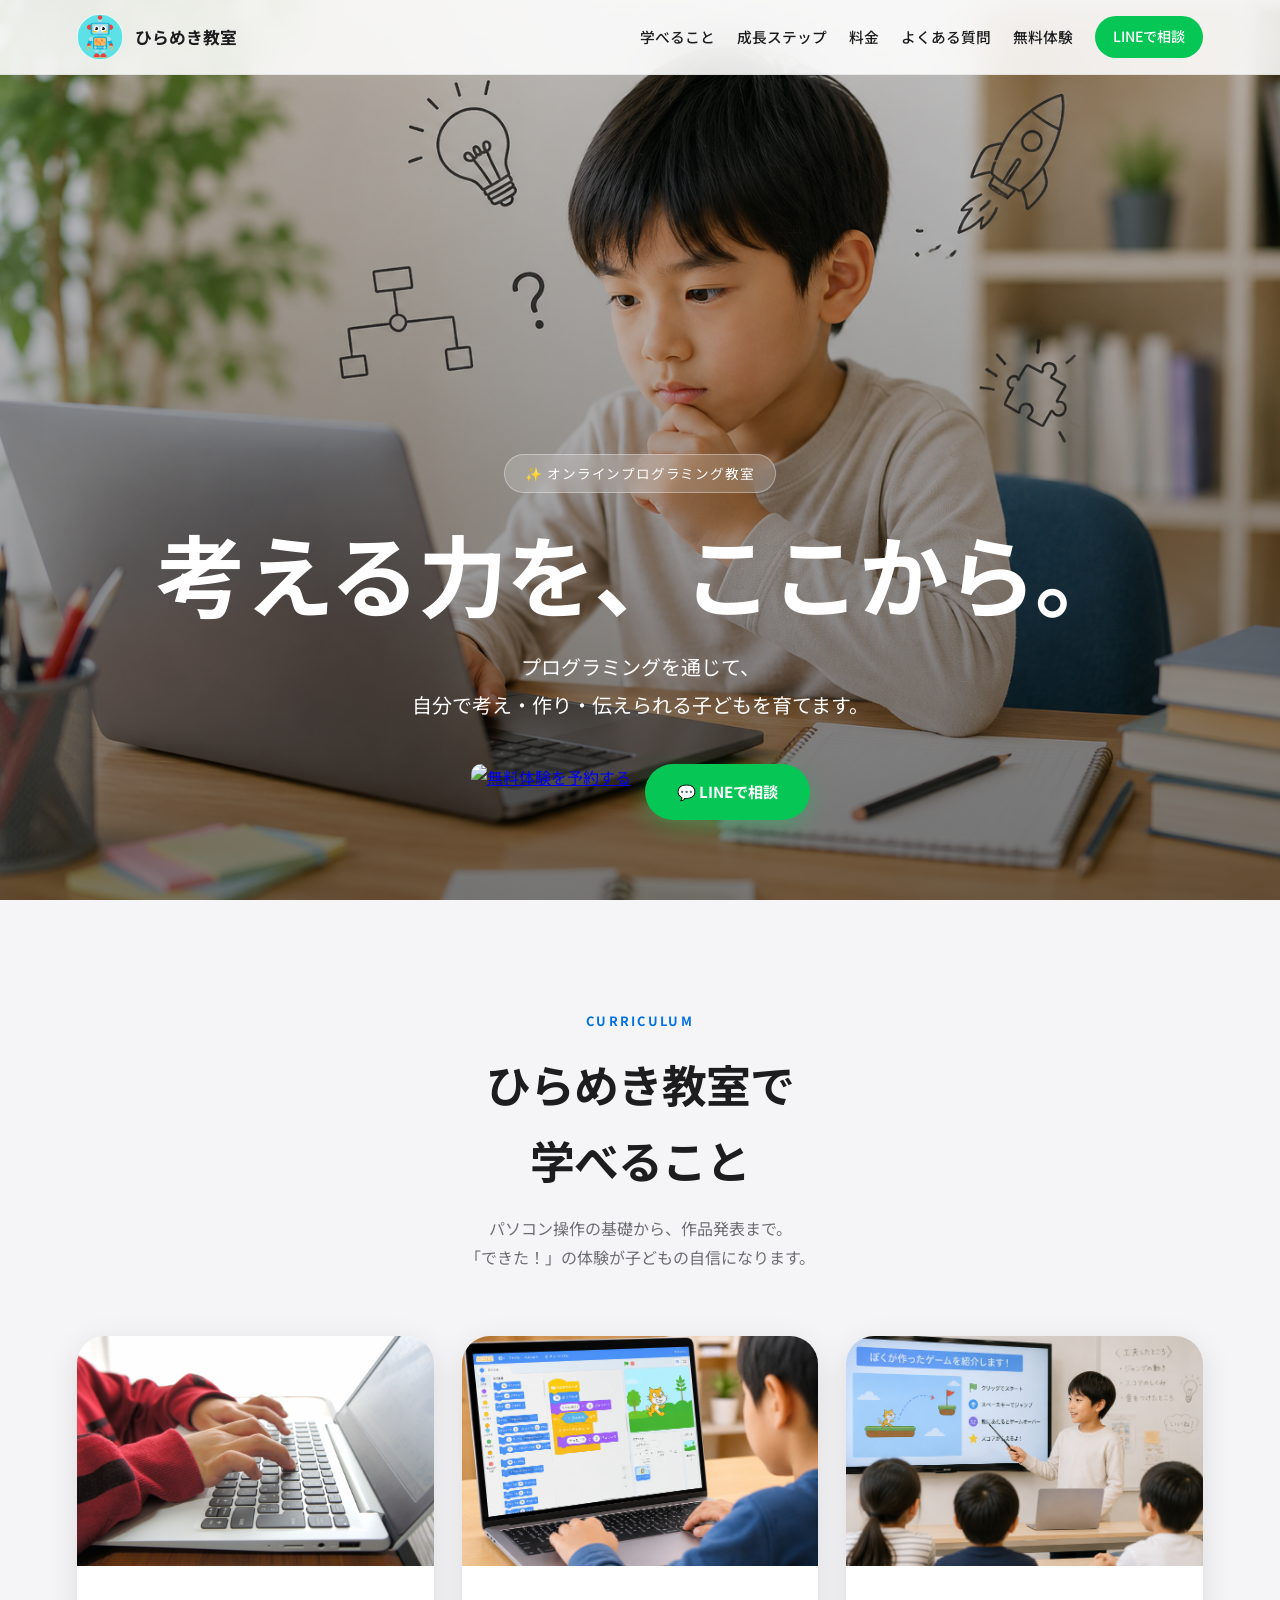
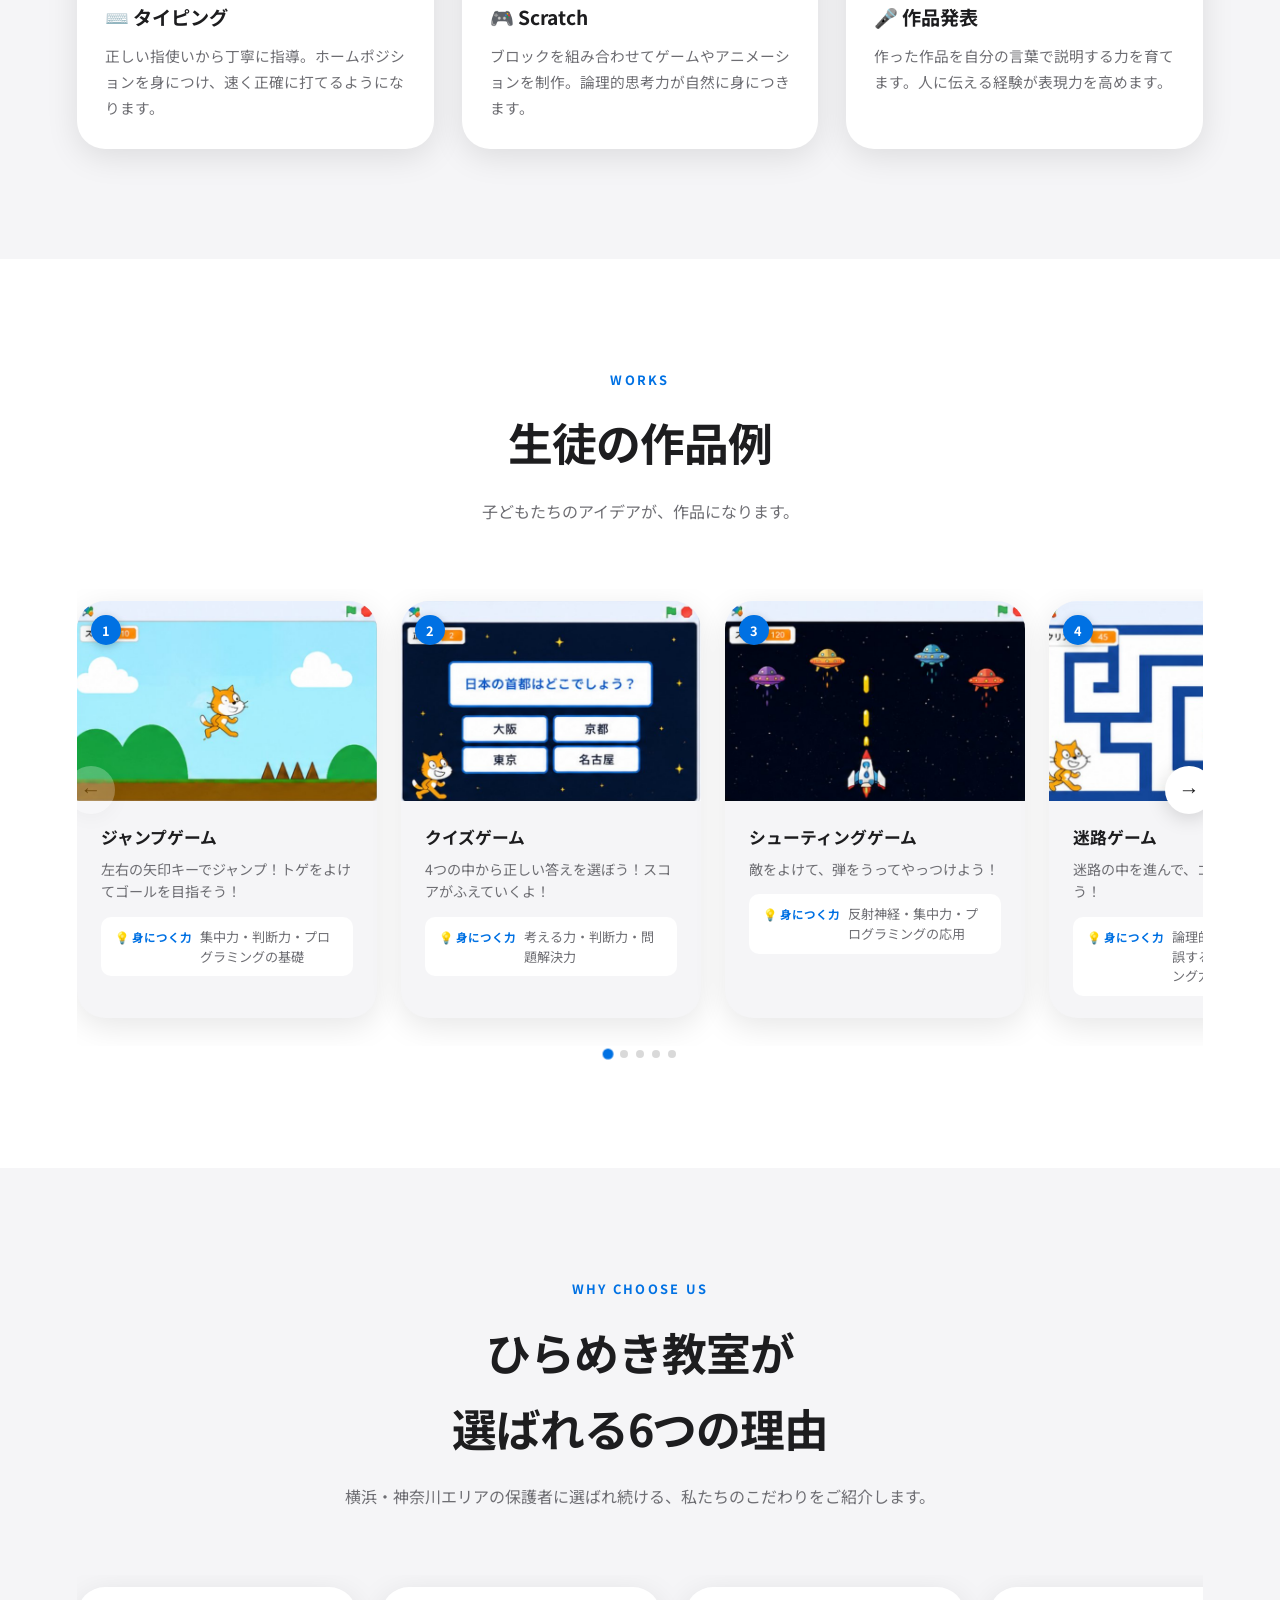
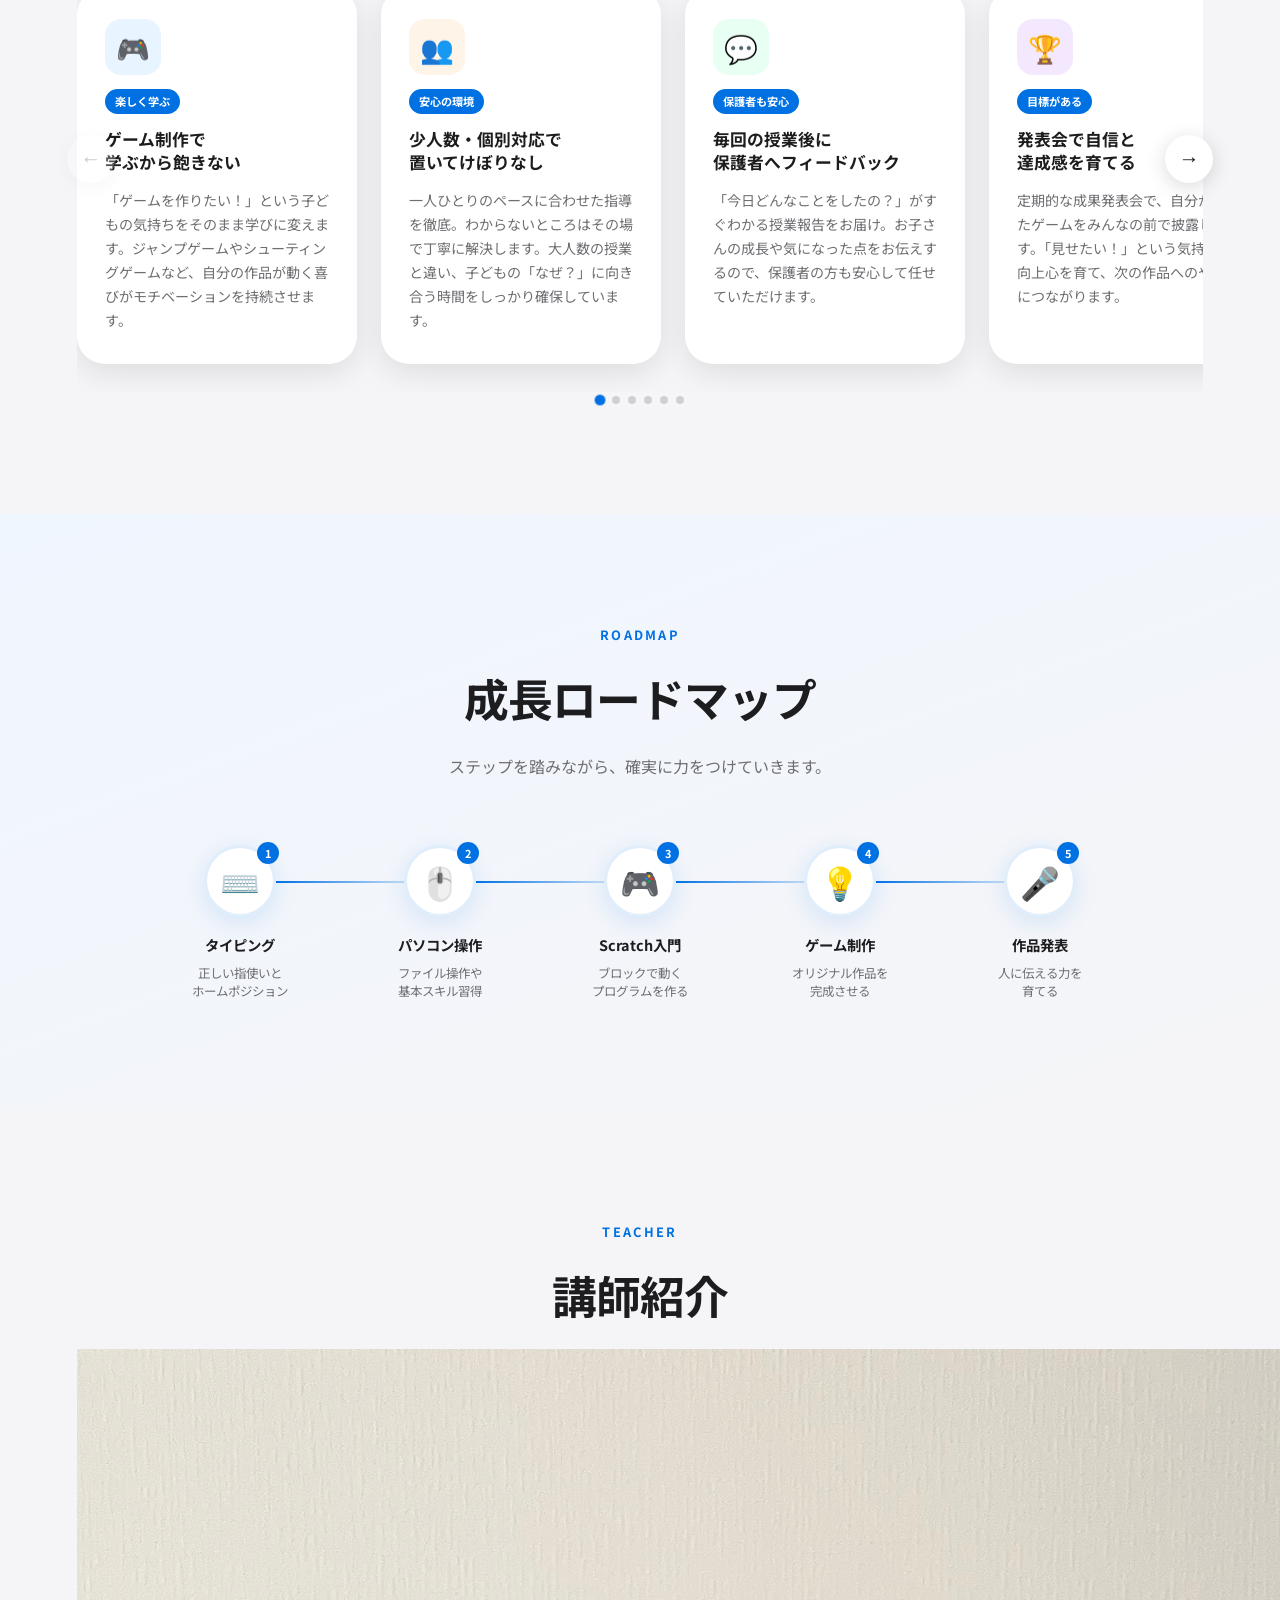
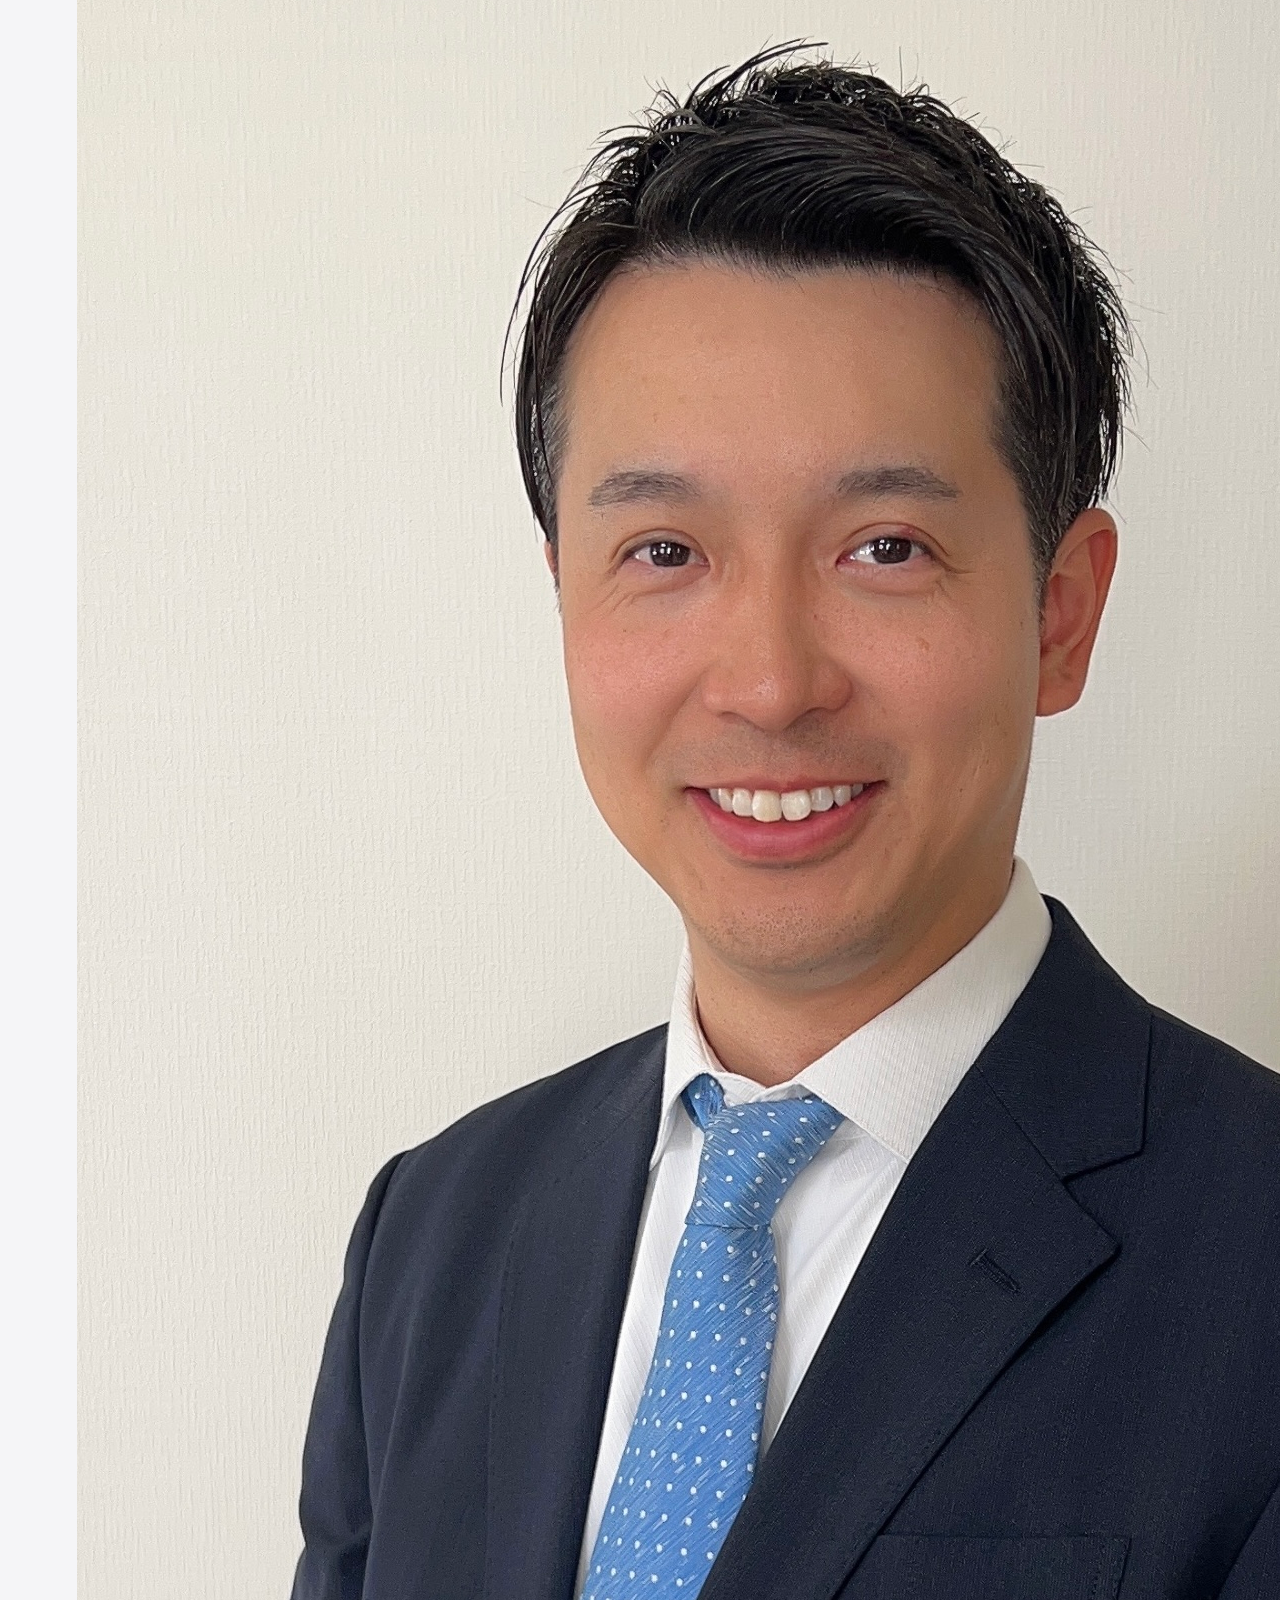
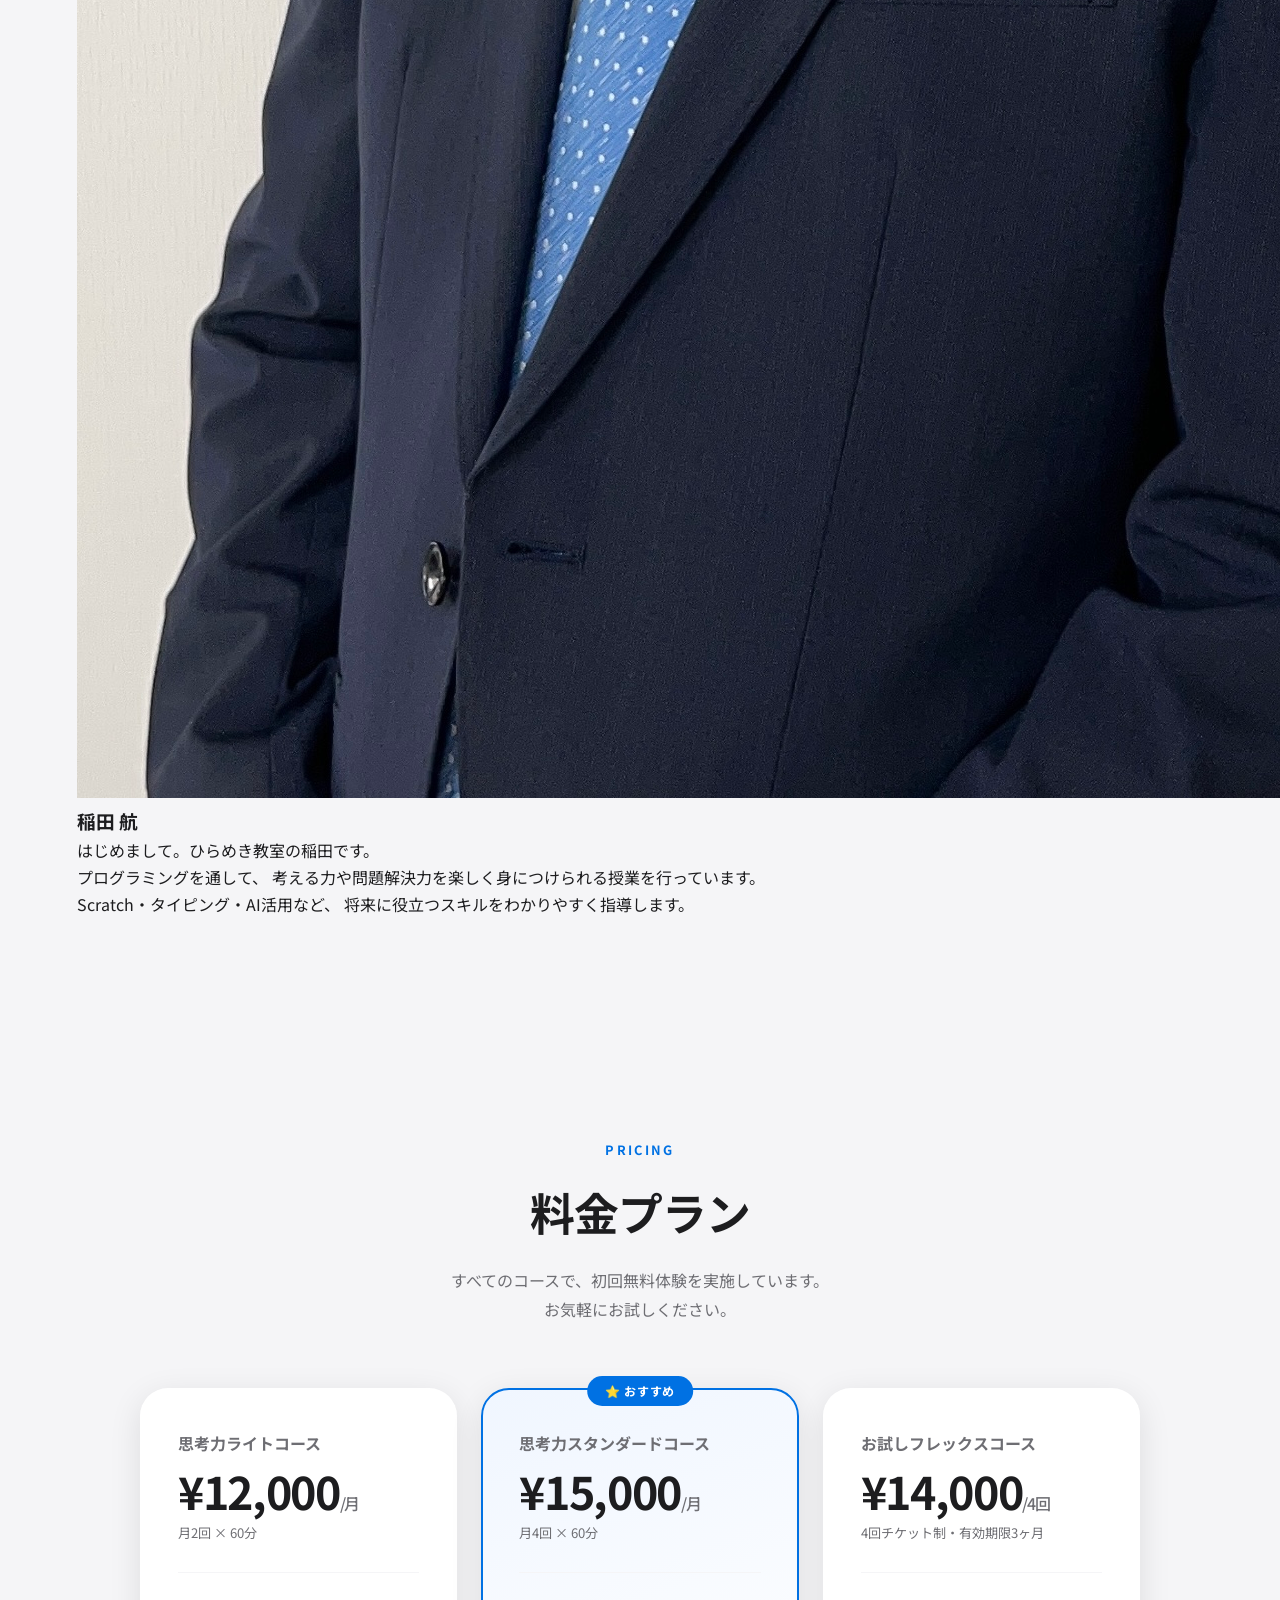
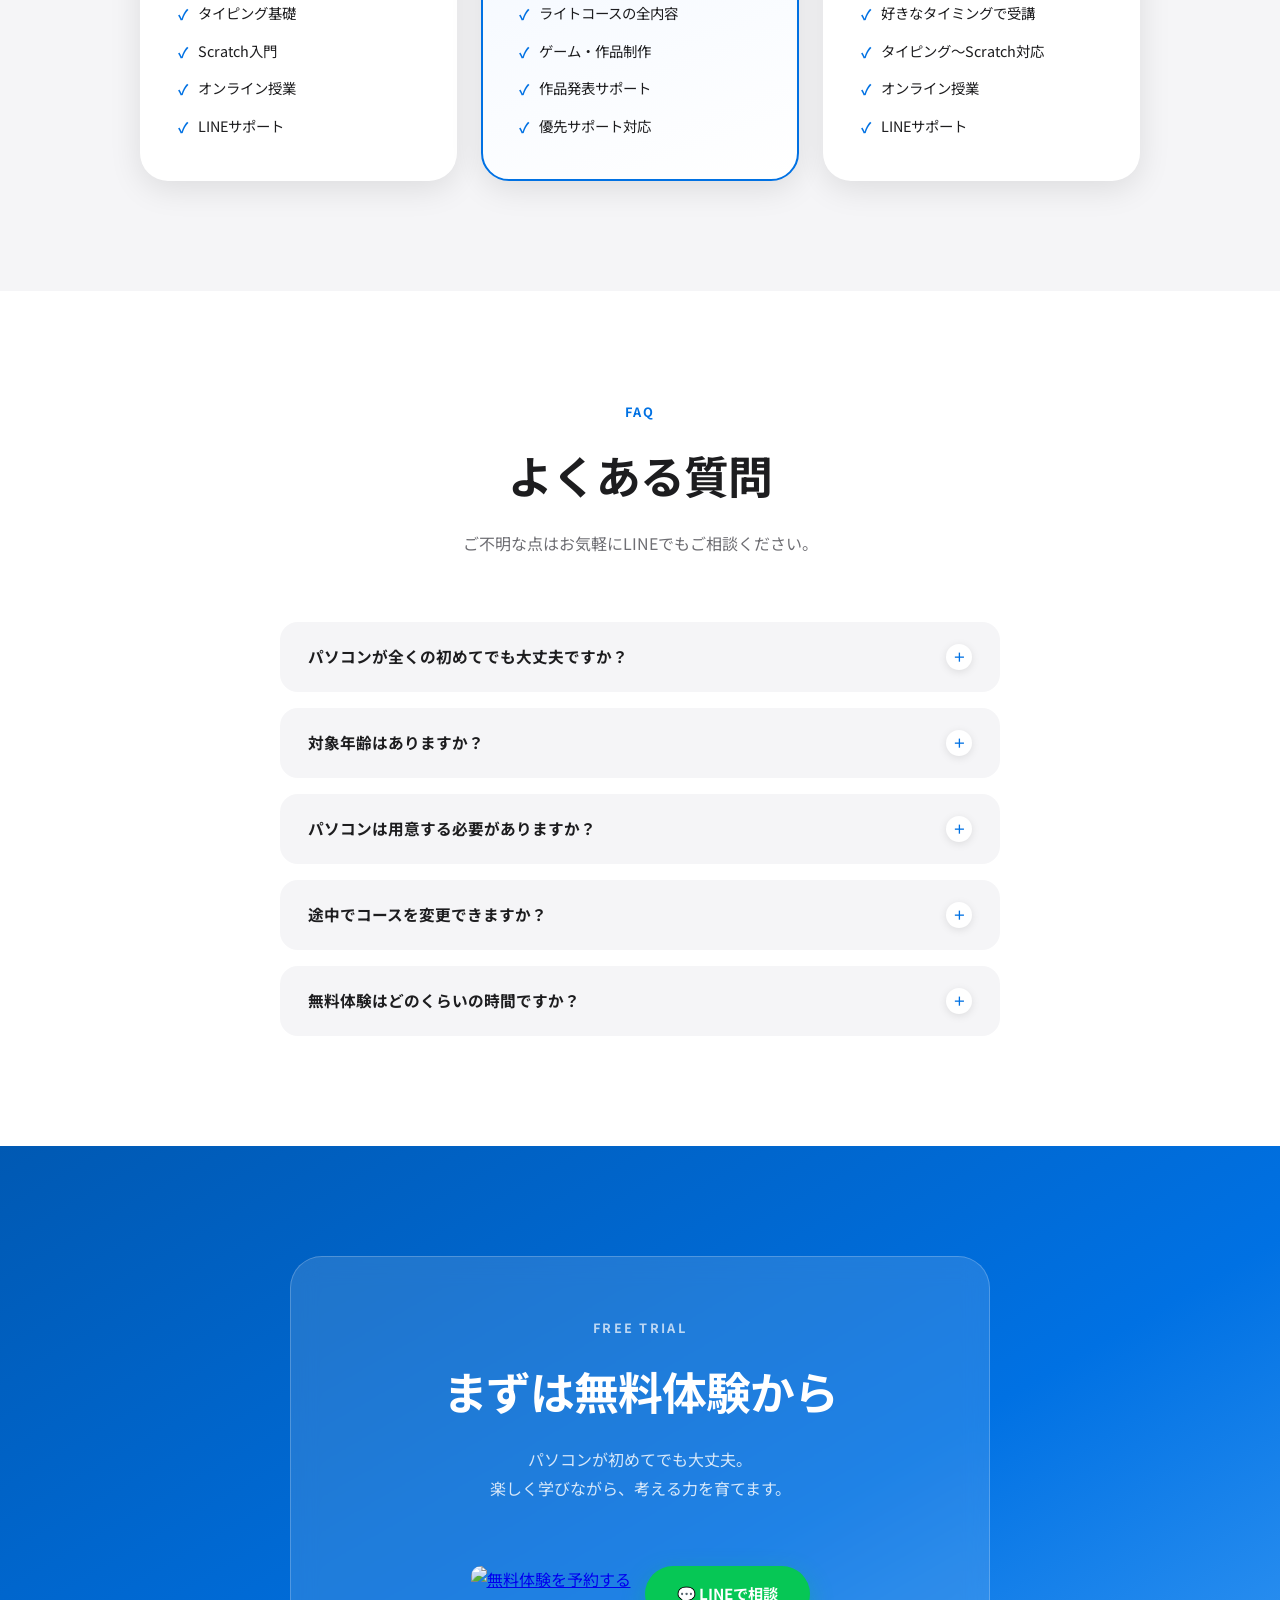
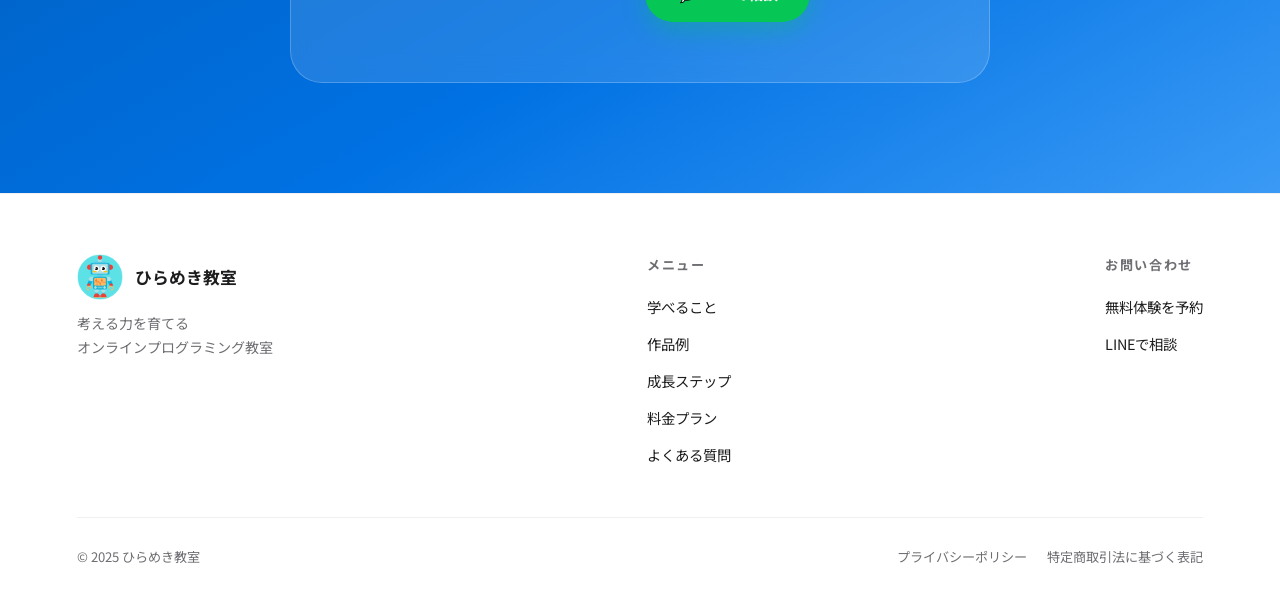
==== commit 57da8dd4: "Update index.html" ====
--- a/index.html
+++ b/index.html
@@ -743,33 +743,33 @@
   <section id="teacher">
   <p class="section-label">Teacher</p>
   <h2 class="section-title">講師紹介</h2>
-  <p class="section-sub">
-    一人ひとりのペースに合わせて楽しく学べる授業を行っています。
-  </p>
 
   <div class="teacher-card">
-   <img src="photo.jpg" class="teacher-photo">
+
+    <img src="photo.jpg" alt="講師写真" class="teacher-photo">
+
     <div class="teacher-text">
       <h3>稲田 航</h3>
 
       <p>
-        ひらめき教室では、プログラミングだけでなく
-        「考える力」「伝える力」を育てることを大切にしています。
+        はじめまして。ひらめき教室の稲田です。
       </p>
 
       <p>
-        Scratchを使ったゲーム制作やタイピング、
-        AI活用の基礎などを楽しく学べます。
+        プログラミングを通して、
+        考える力や問題解決力を楽しく身につけられる授業を行っています。
       </p>
 
       <p>
-        初心者のお子さまでも安心して参加できるよう、
-        一人ひとりに寄り添ってサポートします。
+        Scratch・タイピング・AI活用など、
+        将来に役立つスキルをわかりやすく指導します。
       </p>
-    </div>
+
+    </div>
+
   </div>
 </section>
-
+  
 <!-- PRICING -->
 <section id="pricing">
   <p class="section-label">Pricing</p>
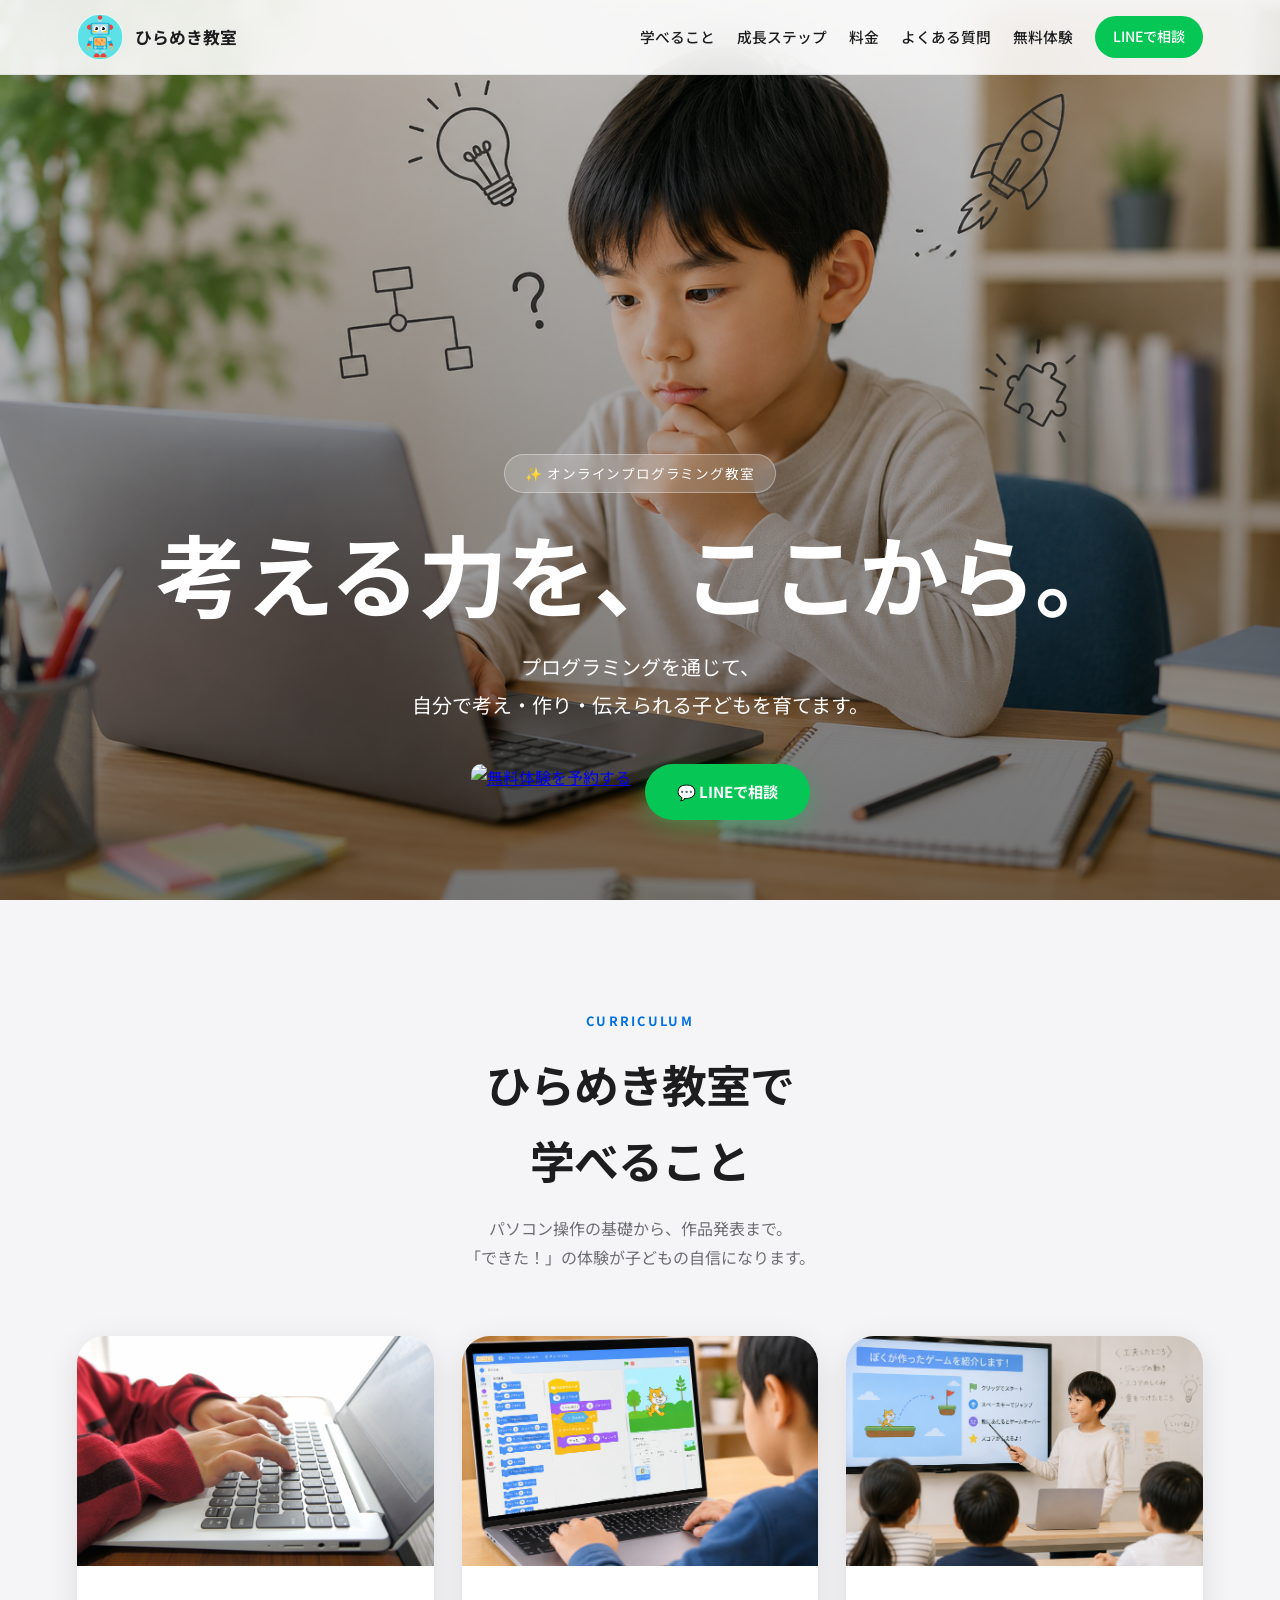
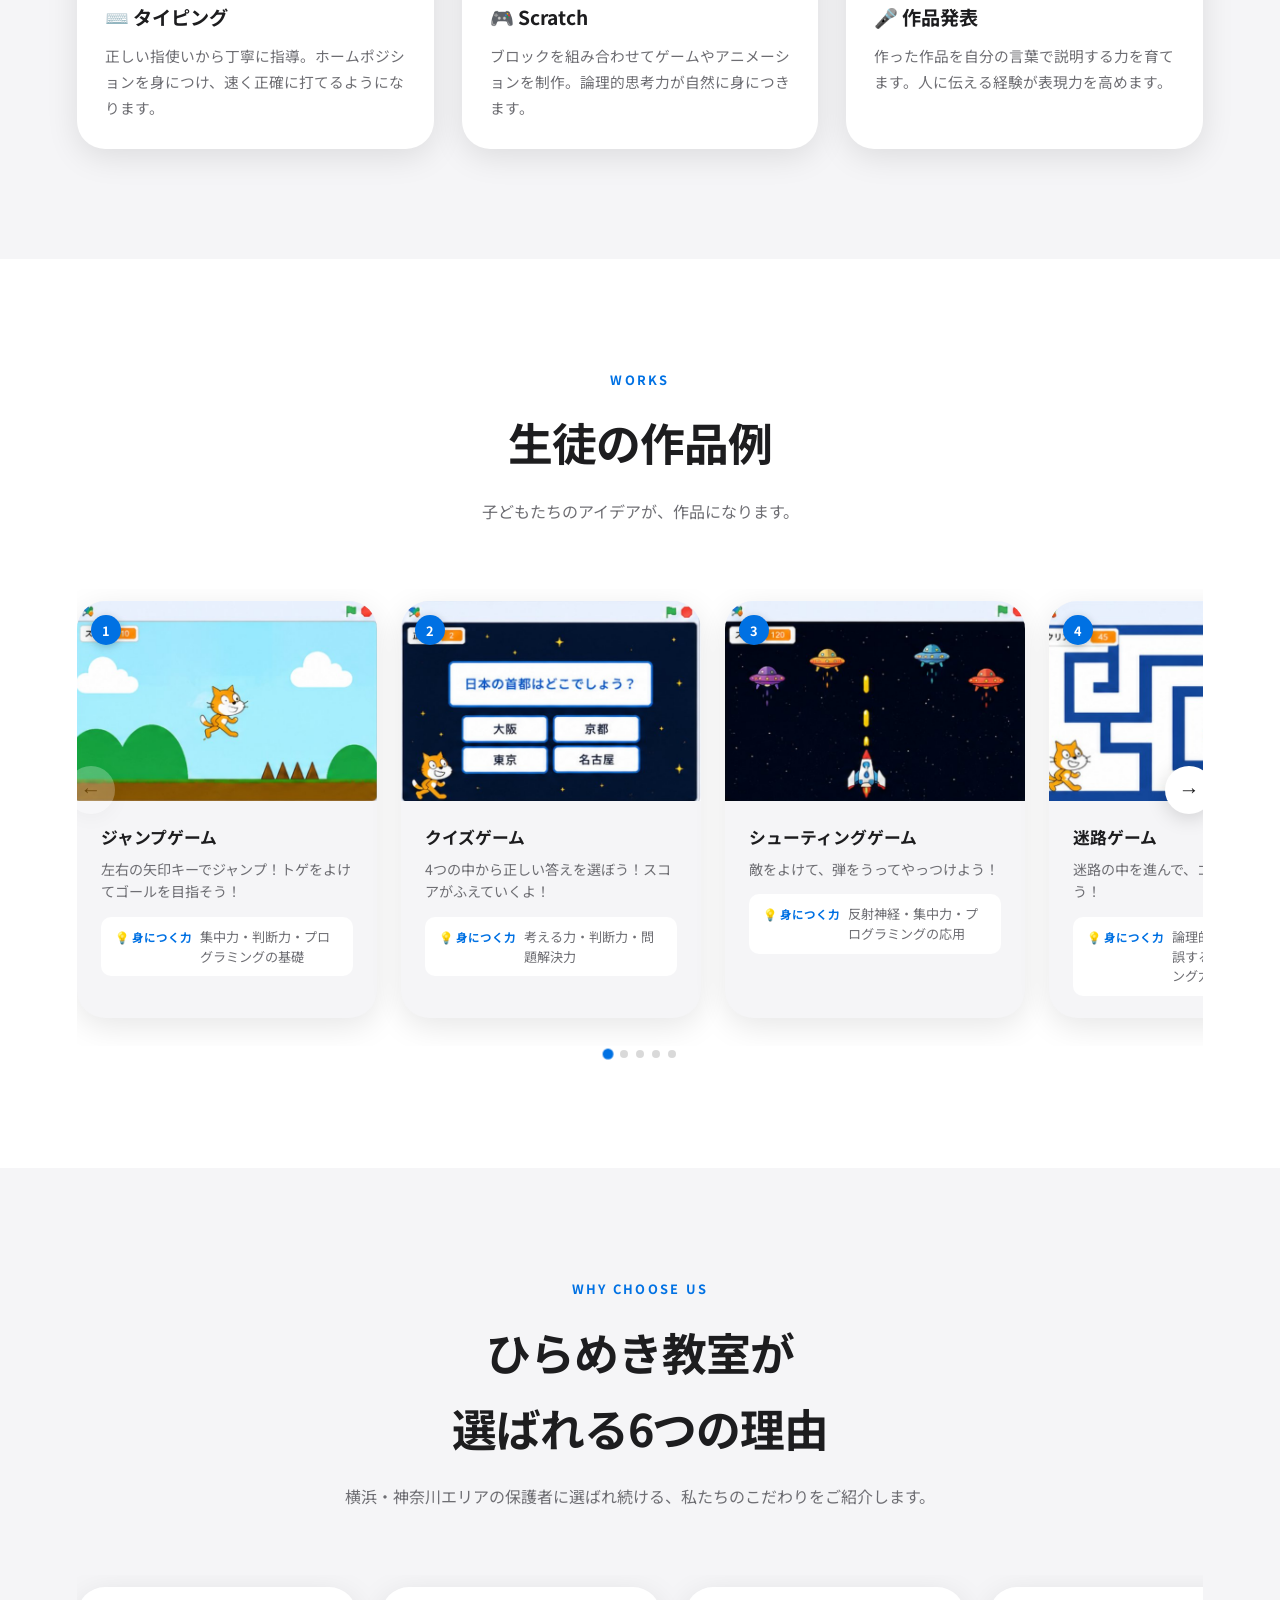
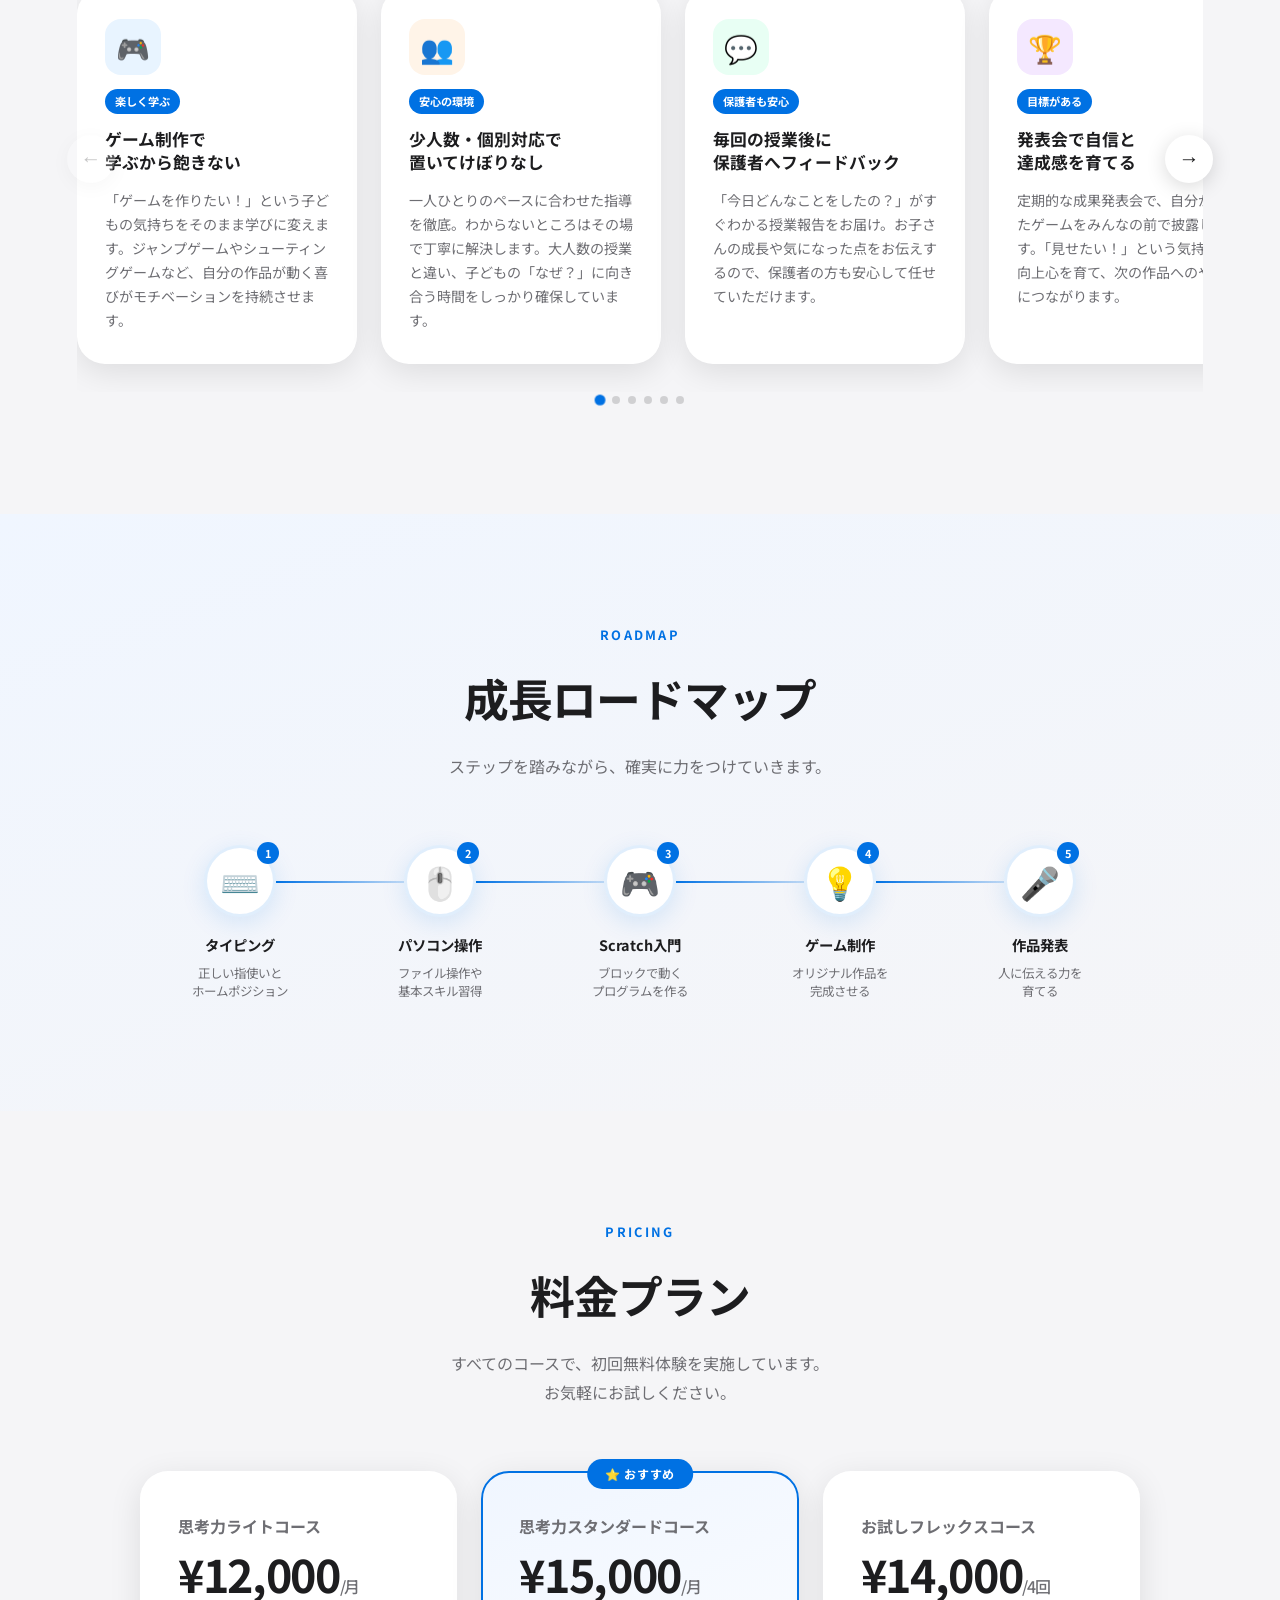
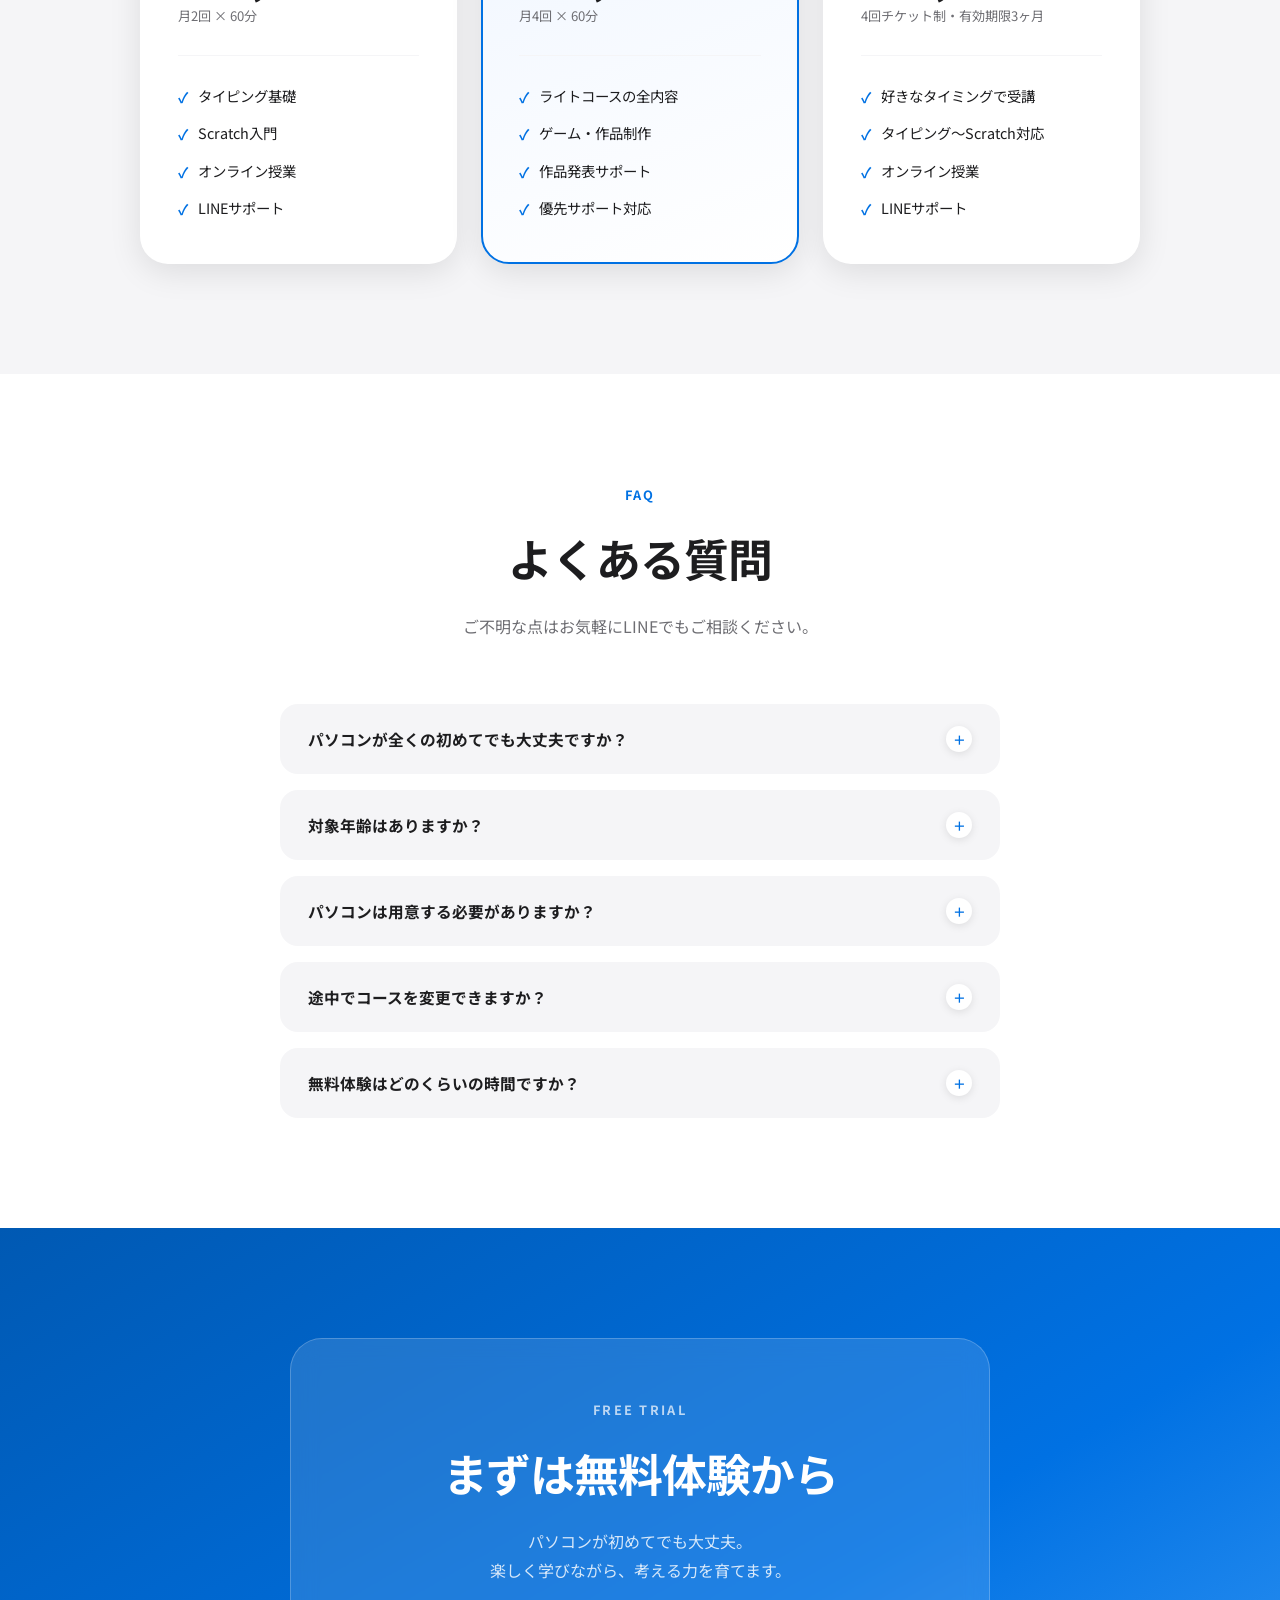
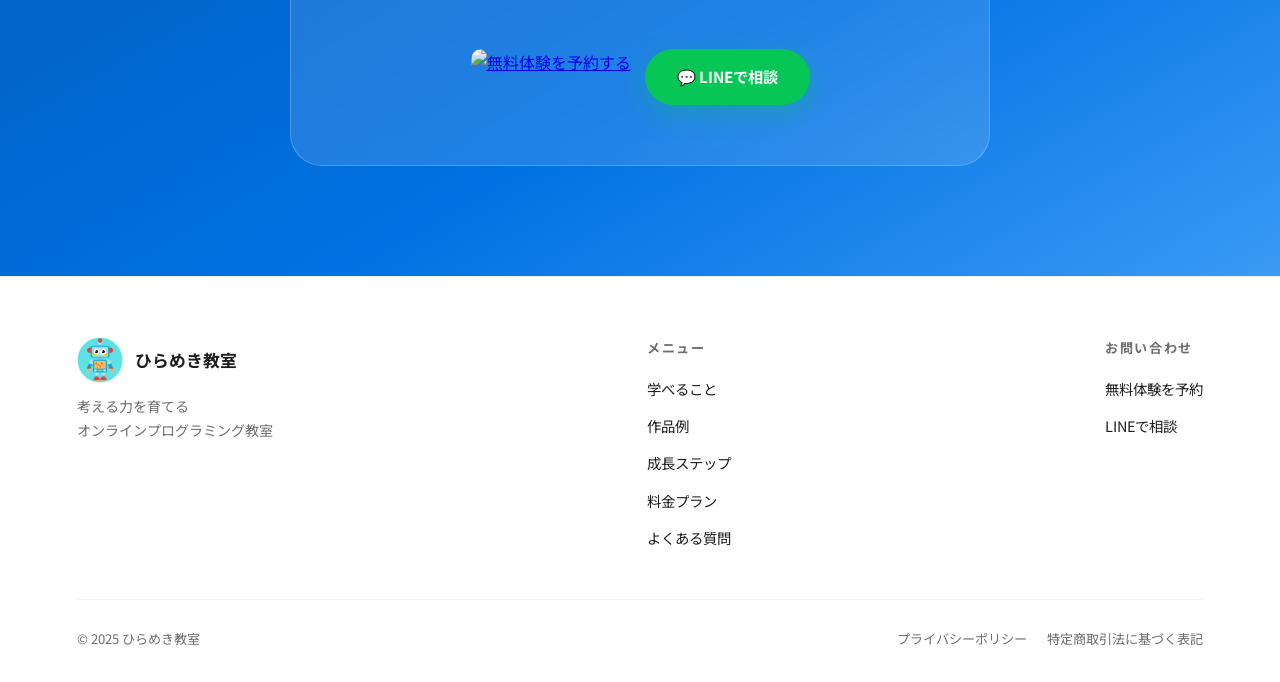
==== commit 5f434cf2: "Delete teacher section from index.html Removed the teacher section including details and image." ====
--- a/index.html
+++ b/index.html
@@ -740,35 +740,6 @@
   </div>
 </section>
 
-  <section id="teacher">
-  <p class="section-label">Teacher</p>
-  <h2 class="section-title">講師紹介</h2>
-
-  <div class="teacher-card">
-
-    <img src="photo.jpg" alt="講師写真" class="teacher-photo">
-
-    <div class="teacher-text">
-      <h3>稲田 航</h3>
-
-      <p>
-        はじめまして。ひらめき教室の稲田です。
-      </p>
-
-      <p>
-        プログラミングを通して、
-        考える力や問題解決力を楽しく身につけられる授業を行っています。
-      </p>
-
-      <p>
-        Scratch・タイピング・AI活用など、
-        将来に役立つスキルをわかりやすく指導します。
-      </p>
-
-    </div>
-
-  </div>
-</section>
   
 <!-- PRICING -->
 <section id="pricing">
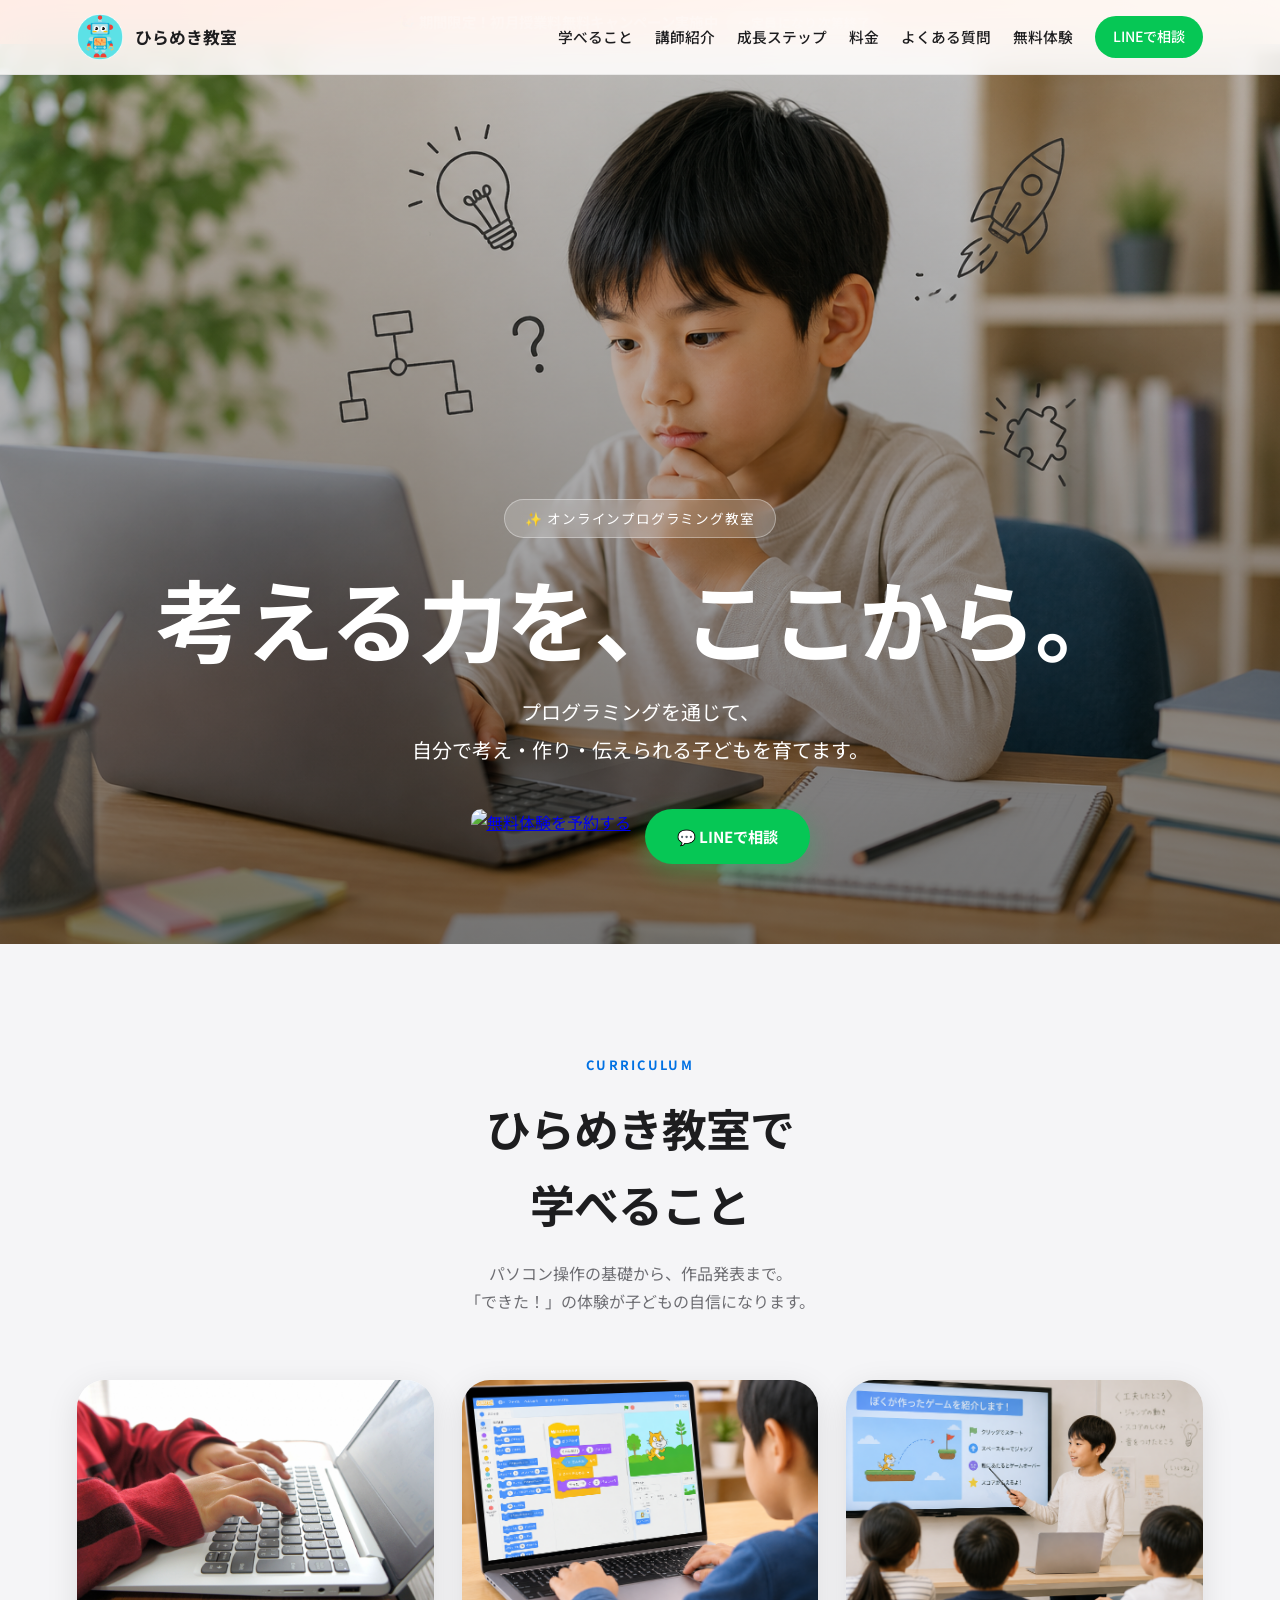
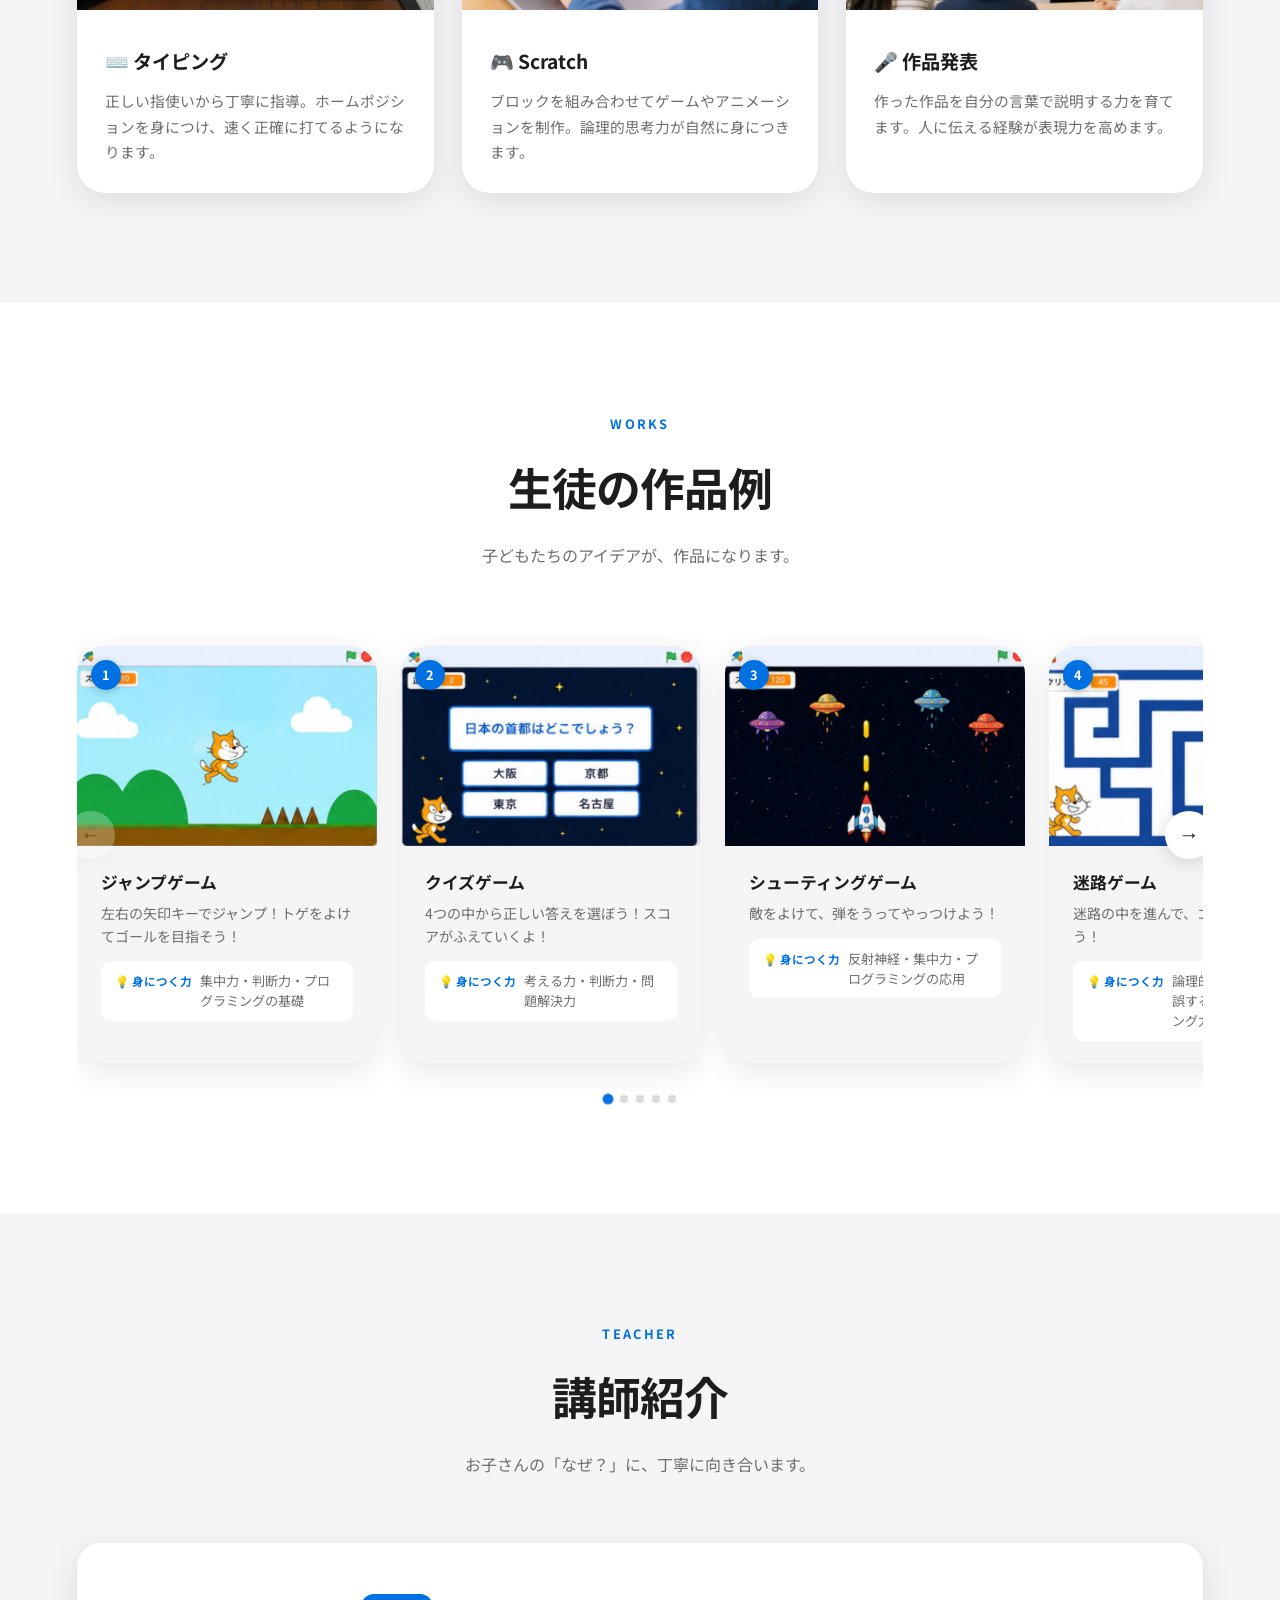
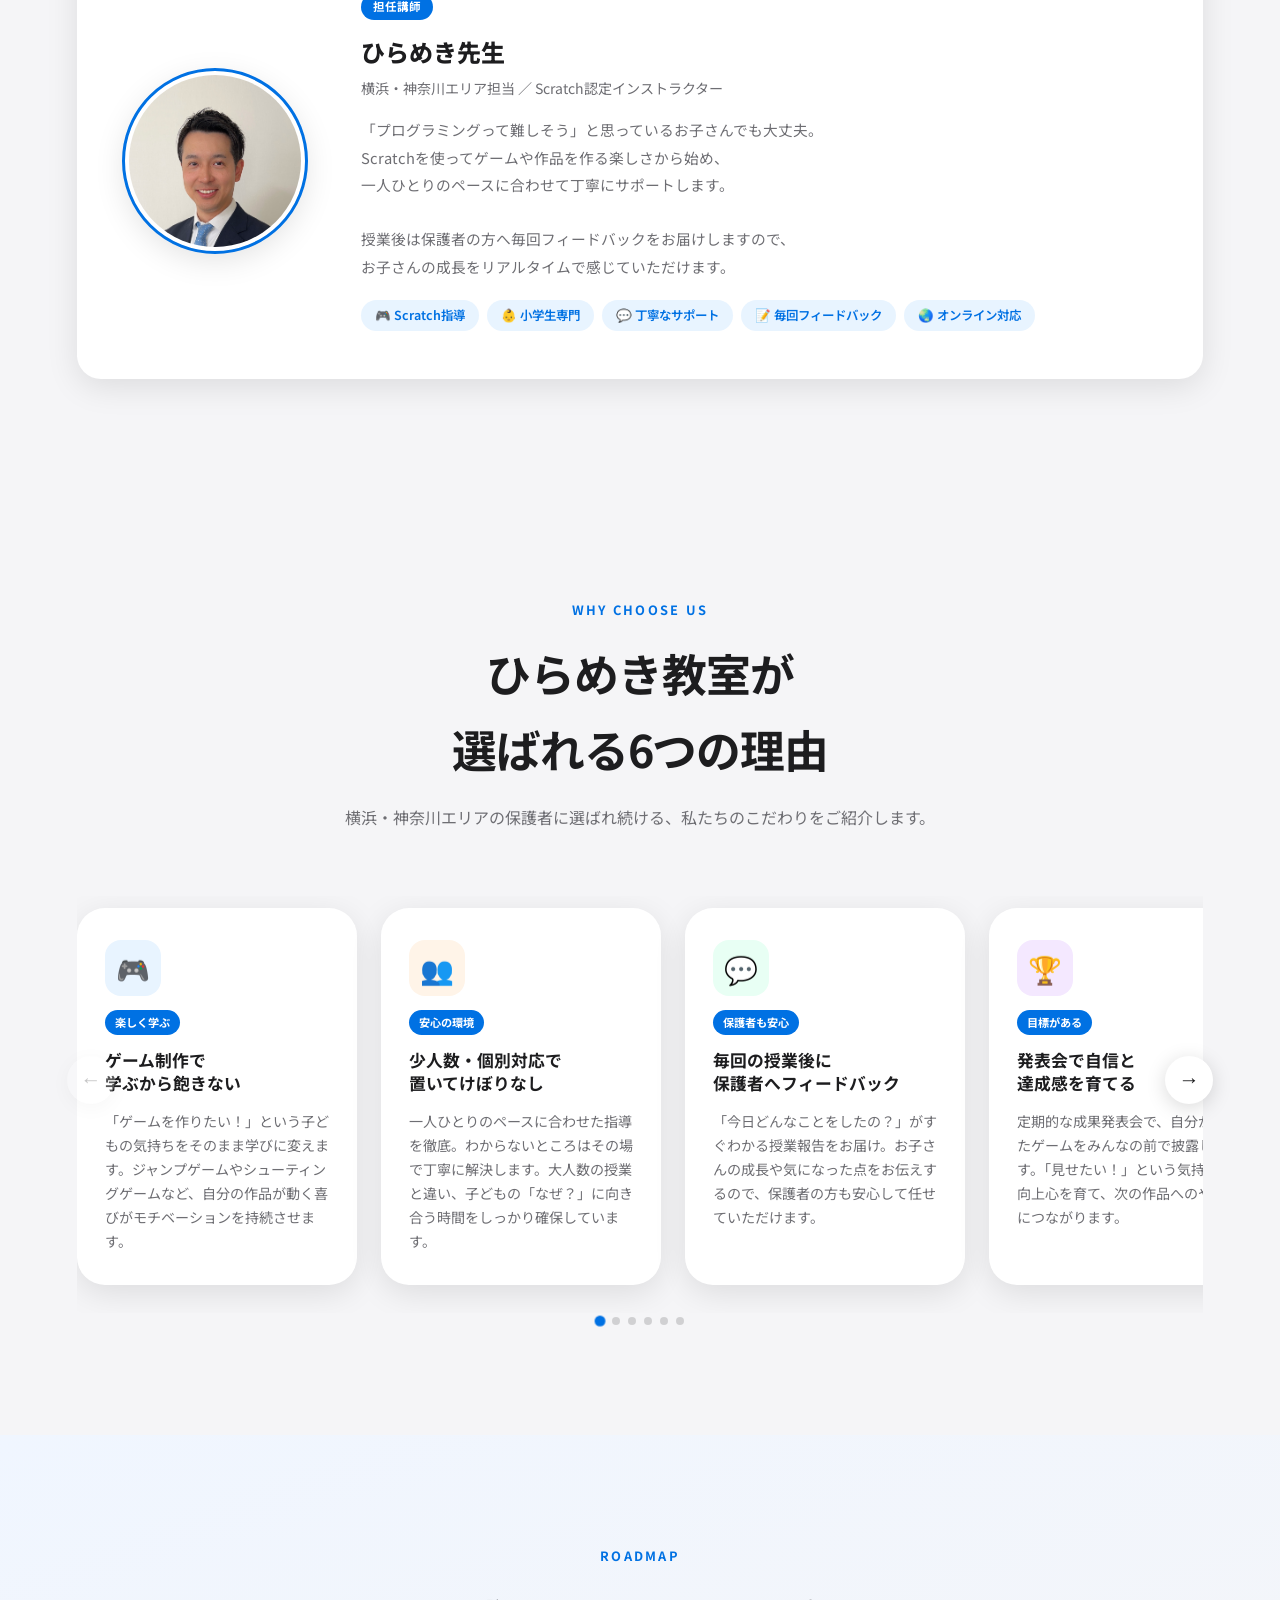
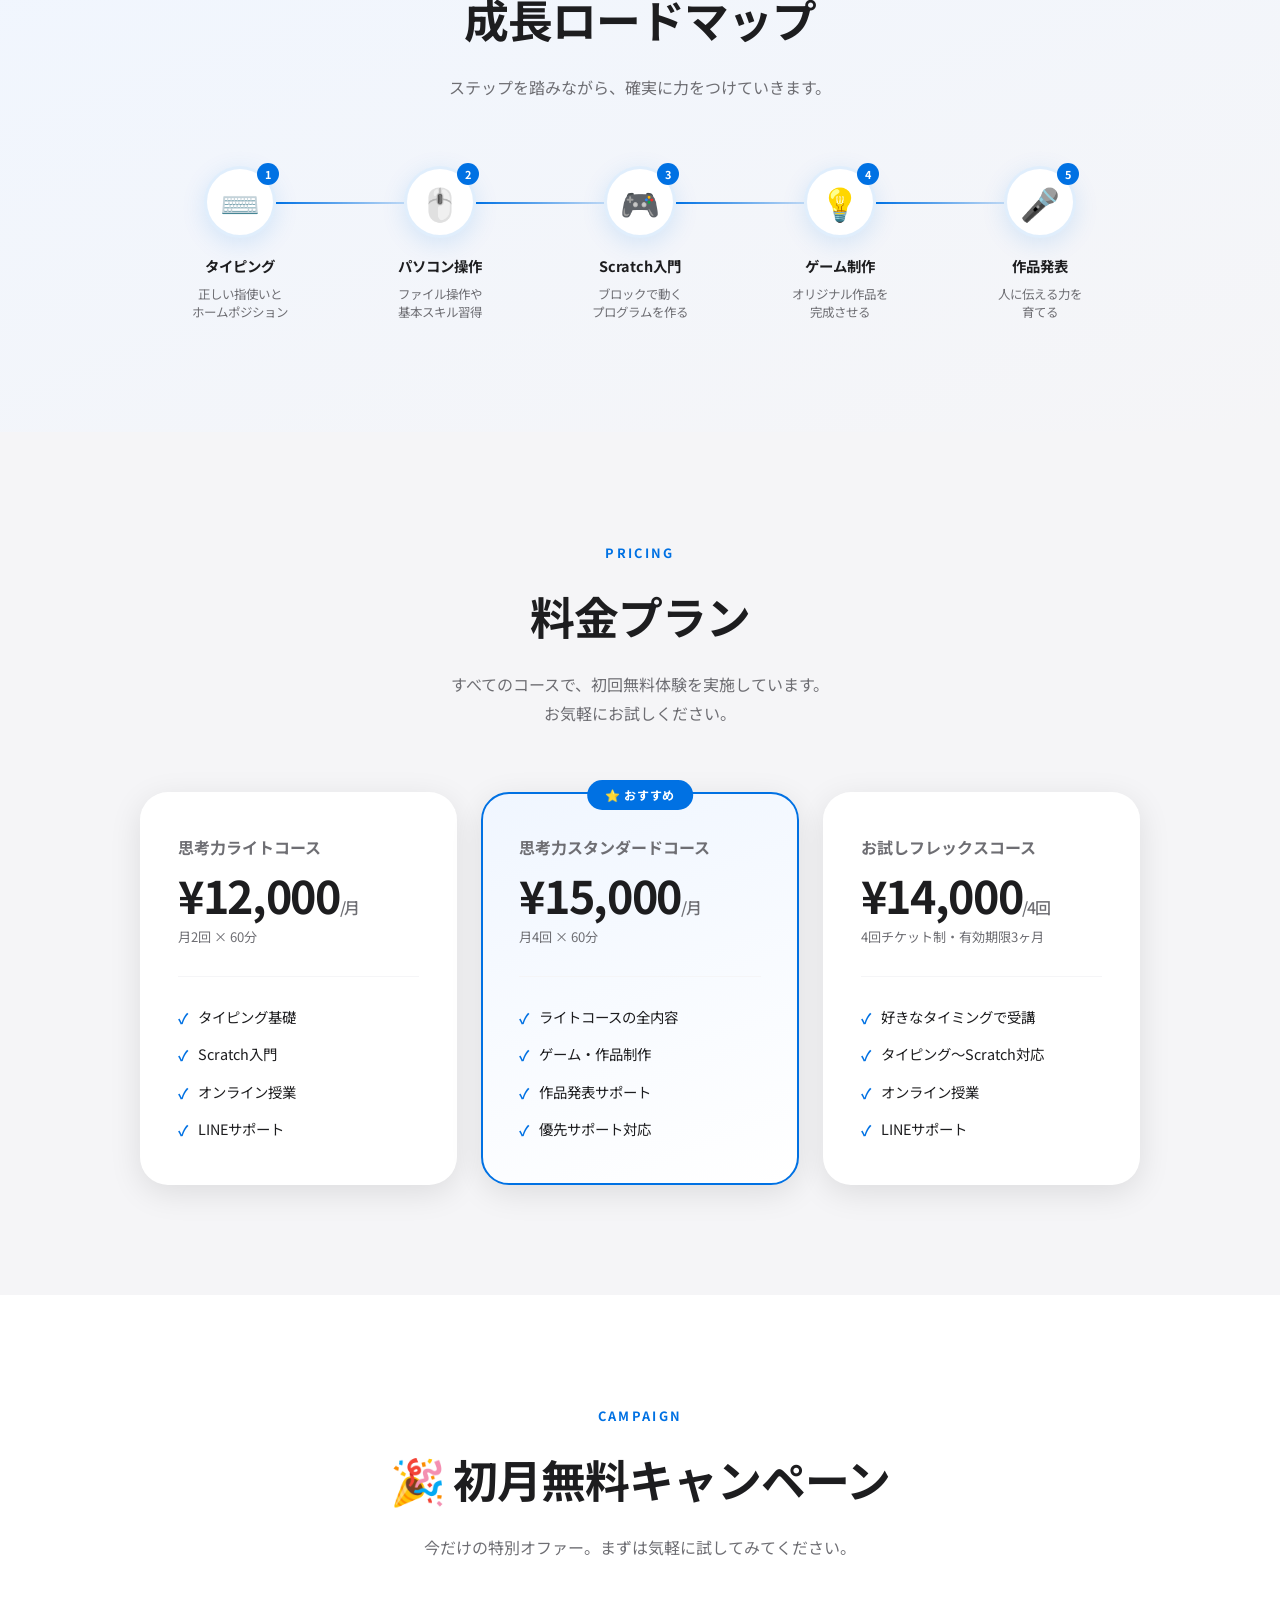
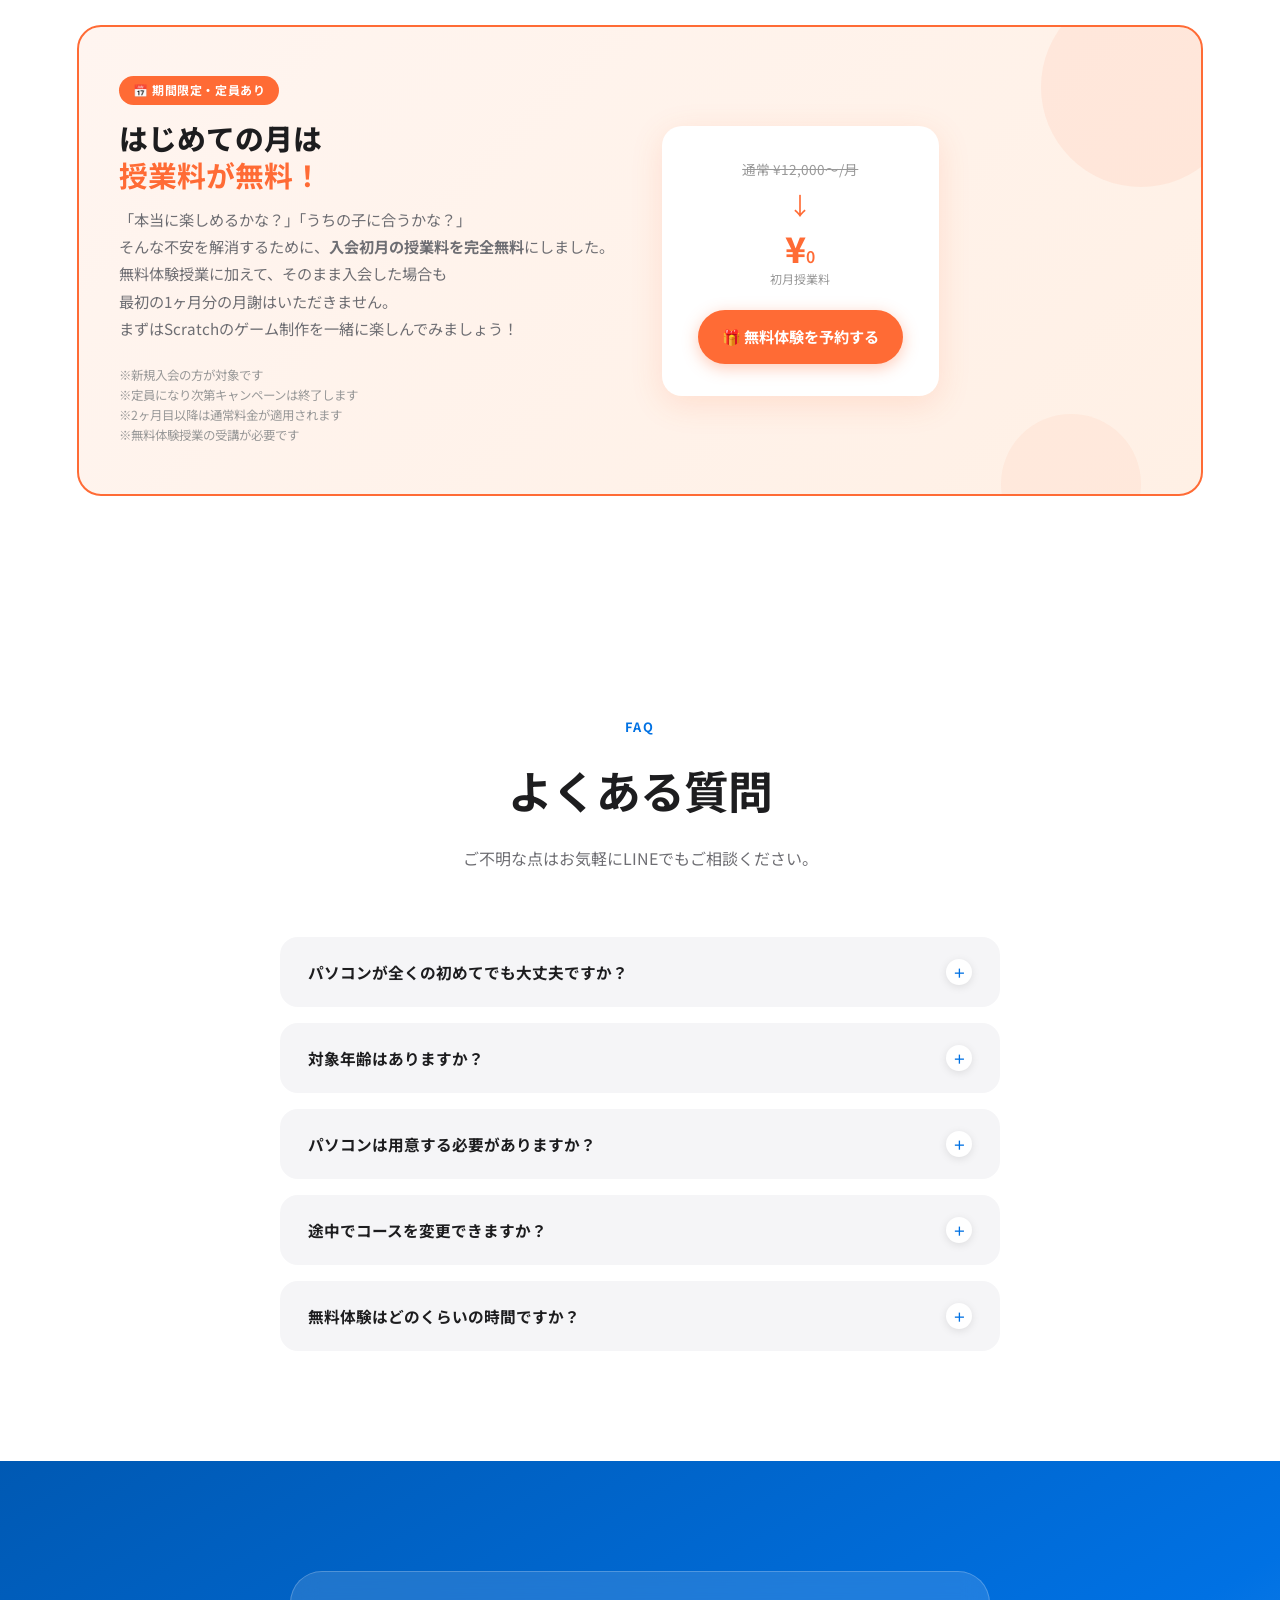
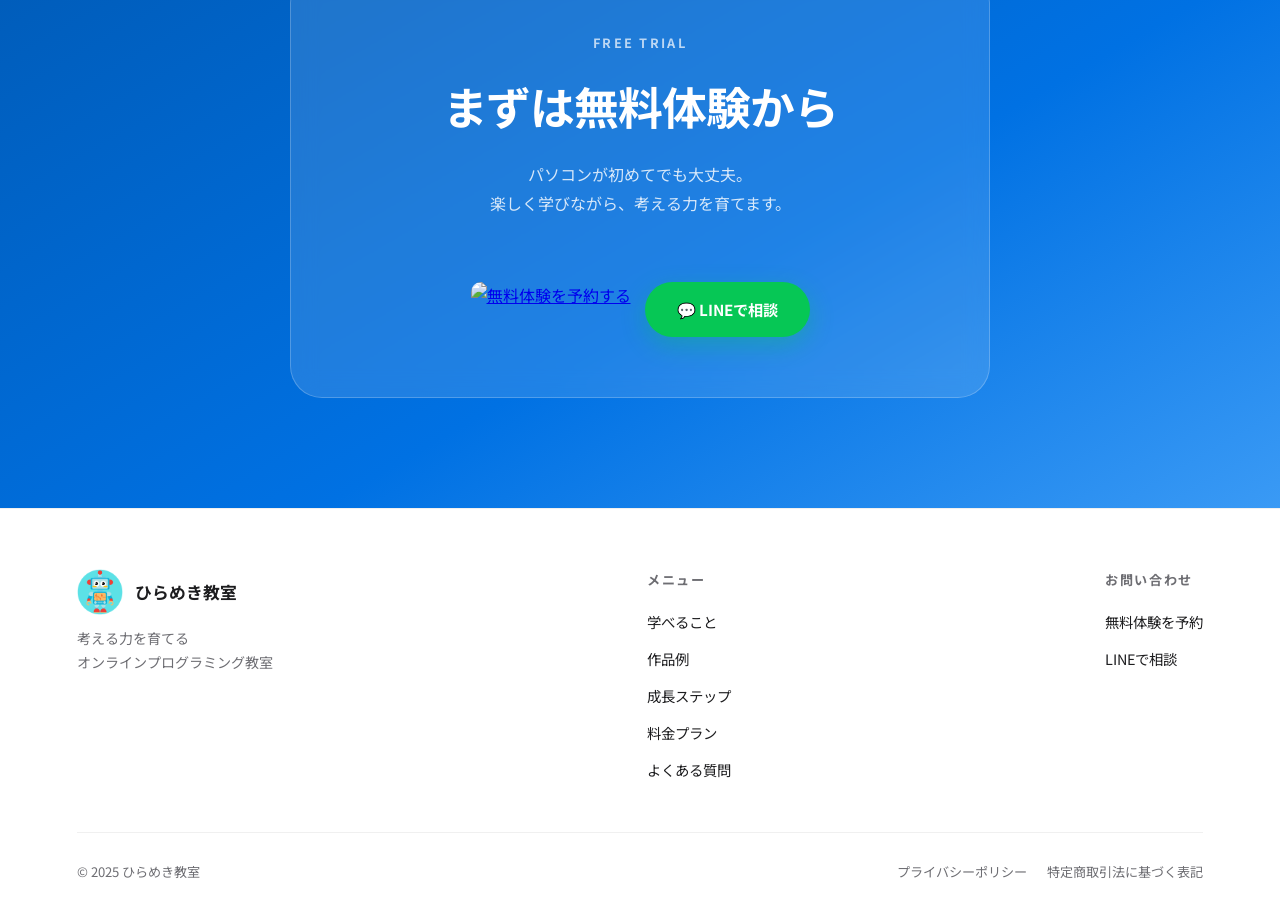
==== commit a19a7711: "Add files via upload" ====
--- a/index.html
+++ b/index.html
@@ -487,11 +487,210 @@
 .reason-card h4{font-size:1.05rem;font-weight:700;line-height:1.4;}
 .reason-card p{font-size:.88rem;color:var(--text-sub);line-height:1.7;}
 
+
+/* ========= HAMBURGER ========= */
+.hamburger{
+  display:none;
+  flex-direction:column;justify-content:center;gap:5px;
+  background:none;border:none;cursor:pointer;padding:6px;
+  z-index:1100;
+}
+.hamburger span{
+  display:block;width:24px;height:2px;
+  background:var(--text);border-radius:2px;
+  transition:transform .3s,opacity .3s;
+}
+.hamburger.open span:nth-child(1){transform:translateY(7px) rotate(45deg);}
+.hamburger.open span:nth-child(2){opacity:0;}
+.hamburger.open span:nth-child(3){transform:translateY(-7px) rotate(-45deg);}
+.mobile-nav{
+  display:none;
+  position:fixed;inset:0;
+  background:rgba(255,255,255,.97);
+  backdrop-filter:blur(20px);
+  z-index:1050;
+  flex-direction:column;
+  align-items:center;justify-content:center;
+  gap:32px;
+}
+.mobile-nav.open{display:flex;}
+.mobile-nav a{
+  text-decoration:none;color:var(--text);
+  font-size:1.4rem;font-weight:700;transition:color .2s;
+}
+.mobile-nav a:hover{color:var(--blue);}
+.mobile-nav .nav-line{
+  background:var(--green);color:#fff !important;
+  padding:12px 32px;border-radius:var(--radius-btn);
+  font-size:1.1rem;
+}
+
+/* ========= CAMPAIGN BANNER ========= */
+.campaign-banner{
+  background:linear-gradient(135deg,#FF6B35 0%,#F7C59F 100%);
+  color:#fff;
+  text-align:center;
+  padding:10px 20px;
+  font-size:.9rem;
+  font-weight:700;
+  position:relative;
+  z-index:900;
+  letter-spacing:.02em;
+}
+.campaign-banner span{
+  background:rgba(255,255,255,.25);
+  border-radius:20px;
+  padding:2px 12px;
+  margin-left:8px;
+  font-size:.8rem;
+}
+
+/* ========= CAMPAIGN SECTION ========= */
+#campaign{background:var(--white);}
+.campaign-card{
+  background:linear-gradient(135deg,#FFF5F0 0%,#FFF0E5 100%);
+  border:2px solid #FF6B35;
+  border-radius:24px;
+  padding:48px 40px;
+  display:flex;
+  align-items:center;
+  gap:48px;
+  position:relative;
+  overflow:hidden;
+}
+.campaign-card::before{
+  content:'';
+  position:absolute;top:-40px;right:-40px;
+  width:200px;height:200px;border-radius:50%;
+  background:rgba(255,107,53,.08);
+}
+.campaign-card::after{
+  content:'';
+  position:absolute;bottom:-60px;right:60px;
+  width:140px;height:140px;border-radius:50%;
+  background:rgba(255,107,53,.06);
+}
+.campaign-label{
+  display:inline-block;
+  background:#FF6B35;color:#fff;
+  font-size:.75rem;font-weight:700;
+  padding:4px 14px;border-radius:20px;
+  margin-bottom:14px;letter-spacing:.05em;
+}
+.campaign-card h3{
+  font-size:1.8rem;font-weight:800;
+  line-height:1.3;margin-bottom:12px;
+  color:var(--text);
+}
+.campaign-card h3 strong{color:#FF6B35;}
+.campaign-desc{
+  font-size:.95rem;color:var(--text-sub);
+  line-height:1.8;margin-bottom:24px;
+}
+.campaign-terms{
+  font-size:.78rem;color:#999;line-height:1.6;
+}
+.campaign-terms li{list-style:none;padding-left:1em;position:relative;}
+.campaign-terms li::before{content:'※';position:absolute;left:0;}
+.campaign-price-box{
+  flex-shrink:0;
+  text-align:center;
+  background:#fff;
+  border-radius:20px;
+  padding:32px 36px;
+  box-shadow:0 8px 32px rgba(255,107,53,.15);
+  min-width:200px;
+}
+.campaign-price-box .before{
+  font-size:.85rem;color:#999;
+  text-decoration:line-through;margin-bottom:4px;
+}
+.campaign-price-box .arrow{
+  font-size:1.5rem;color:#FF6B35;margin-bottom:4px;
+}
+.campaign-price-box .after{
+  font-size:2.2rem;font-weight:800;color:#FF6B35;
+  line-height:1;margin-bottom:4px;
+}
+.campaign-price-box .after span{font-size:1rem;font-weight:600;}
+.campaign-price-box .note{font-size:.75rem;color:#999;margin-bottom:20px;}
+.btn-campaign{
+  display:block;
+  background:#FF6B35;color:#fff !important;
+  padding:14px 24px;border-radius:var(--radius-btn);
+  font-weight:700;font-size:.95rem;text-decoration:none;
+  transition:opacity .2s,transform .2s;
+  box-shadow:0 4px 16px rgba(255,107,53,.35);
+}
+.btn-campaign:hover{opacity:.88;transform:translateY(-2px);}
+@media(max-width:768px){
+  .campaign-card{flex-direction:column;padding:32px 24px;gap:28px;}
+  .campaign-card h3{font-size:1.4rem;}
+  .campaign-price-box{width:100%;}
+}
+
+/* ========= TEACHER ========= */
+#teacher{background:var(--bg);}
+.teacher-card{
+  display:flex;align-items:center;gap:56px;
+  background:var(--white);
+  border-radius:24px;padding:48px;
+  box-shadow:var(--shadow);
+}
+.teacher-photo{
+  flex-shrink:0;
+  width:180px;height:180px;border-radius:50%;
+  object-fit:cover;object-position:top;
+  box-shadow:0 8px 32px rgba(0,0,0,.12);
+  border:4px solid var(--white);
+  outline:3px solid var(--blue);
+}
+.teacher-photo-placeholder{
+  flex-shrink:0;
+  width:180px;height:180px;border-radius:50%;
+  background:#E8F4FF;
+  display:flex;align-items:center;justify-content:center;
+  font-size:4rem;
+  outline:3px solid var(--blue);
+}
+.teacher-info{flex:1;}
+.teacher-badge{
+  display:inline-block;
+  background:var(--blue);color:#fff;
+  font-size:.72rem;font-weight:700;
+  padding:3px 12px;border-radius:20px;
+  margin-bottom:12px;
+}
+.teacher-name{font-size:1.5rem;font-weight:800;margin-bottom:4px;}
+.teacher-sub{font-size:.88rem;color:var(--text-sub);margin-bottom:16px;}
+.teacher-bio{font-size:.92rem;color:var(--text-sub);line-height:1.85;margin-bottom:20px;}
+.teacher-tags{display:flex;flex-wrap:wrap;gap:8px;}
+.teacher-tag{
+  background:#E8F4FF;color:var(--blue);
+  font-size:.78rem;font-weight:600;
+  padding:5px 14px;border-radius:20px;
+}
+@media(max-width:768px){
+  .teacher-card{flex-direction:column;align-items:center;text-align:center;padding:32px 24px;gap:24px;}
+  .teacher-tags{justify-content:center;}
+}
+
+/* ========= MOBILE ========= */
+@media(max-width:768px){
+  nav{display:none;}
+  .hamburger{display:flex;}
+}
+
 </style>
 </head>
 <body>
 
 <!-- HEADER -->
+<!-- キャンペーンバナー -->
+<div class="campaign-banner">
+  🎉 期間限定！初月授業料無料キャンペーン実施中<span>〜定員になり次第終了</span>
+</div>
+
 <header id="site-header">
   <a href="#" class="logo">
     <img src="logo.png" alt="ひらめき教室">
@@ -499,13 +698,29 @@
   </a>
   <nav>
     <a href="#learn">学べること</a>
+    <a href="#teacher">講師紹介</a>
     <a href="#roadmap">成長ステップ</a>
     <a href="#pricing">料金</a>
     <a href="#faq">よくある質問</a>
     <a href="#contact">無料体験</a>
     <a href="https://lin.ee/Z4fHgqQ" target="_blank" class="nav-line">LINEで相談</a>
   </nav>
+  <button class="hamburger" id="hamburger" aria-label="メニューを開く">
+    <span></span><span></span><span></span>
+  </button>
 </header>
+
+<!-- モバイルナビ -->
+<div class="mobile-nav" id="mobileNav">
+  <a href="#learn" class="mobile-link">学べること</a>
+  <a href="#teacher" class="mobile-link">講師紹介</a>
+  <a href="#roadmap" class="mobile-link">成長ステップ</a>
+  <a href="#pricing" class="mobile-link">料金</a>
+  <a href="#campaign" class="mobile-link">🎉 初月無料</a>
+  <a href="#faq" class="mobile-link">よくある質問</a>
+  <a href="#contact" class="mobile-link">無料体験</a>
+  <a href="https://lin.ee/Z4fHgqQ" target="_blank" class="nav-line">💬 LINEで相談</a>
+</div>
 
 <!-- HERO -->
 <section class="hero">
@@ -645,6 +860,37 @@
   <div class="carousel-dots" id="carouselDots"></div>
 </section>
 
+<!-- TEACHER -->
+<section id="teacher">
+  <p class="section-label">Teacher</p>
+  <h2 class="section-title">講師紹介</h2>
+  <p class="section-sub">お子さんの「なぜ？」に、丁寧に向き合います。</p>
+  <div class="teacher-card">
+    <img src="photo.jpg" alt="講師の写真" class="teacher-photo"
+      onerror="this.style.display='none';this.nextElementSibling.style.display='flex'">
+    <div class="teacher-photo-placeholder" style="display:none;">👩‍💻</div>
+    <div class="teacher-info">
+      <span class="teacher-badge">担任講師</span>
+      <div class="teacher-name">ひらめき先生</div>
+      <div class="teacher-sub">横浜・神奈川エリア担当 ／ Scratch認定インストラクター</div>
+      <p class="teacher-bio">
+        「プログラミングって難しそう」と思っているお子さんでも大丈夫。<br>
+        Scratchを使ってゲームや作品を作る楽しさから始め、<br>
+        一人ひとりのペースに合わせて丁寧にサポートします。<br><br>
+        授業後は保護者の方へ毎回フィードバックをお届けしますので、<br>
+        お子さんの成長をリアルタイムで感じていただけます。
+      </p>
+      <div class="teacher-tags">
+        <span class="teacher-tag">🎮 Scratch指導</span>
+        <span class="teacher-tag">👶 小学生専門</span>
+        <span class="teacher-tag">💬 丁寧なサポート</span>
+        <span class="teacher-tag">📝 毎回フィードバック</span>
+        <span class="teacher-tag">🌏 オンライン対応</span>
+      </div>
+    </div>
+  </div>
+</section>
+
 <!-- REASONS -->
 <section id="reasons">
   <p class="section-label">Why Choose Us</p>
@@ -740,7 +986,6 @@
   </div>
 </section>
 
-  
 <!-- PRICING -->
 <section id="pricing">
   <p class="section-label">Pricing</p>
@@ -788,6 +1033,43 @@
       </ul>
     </div>
 
+  </div>
+</section>
+
+
+<!-- CAMPAIGN -->
+<section id="campaign">
+  <p class="section-label">Campaign</p>
+  <h2 class="section-title">🎉 初月無料キャンペーン</h2>
+  <p class="section-sub">今だけの特別オファー。まずは気軽に試してみてください。</p>
+  <div class="campaign-card">
+    <div>
+      <span class="campaign-label">📅 期間限定・定員あり</span>
+      <h3>はじめての月は<br><strong>授業料が無料！</strong></h3>
+      <p class="campaign-desc">
+        「本当に楽しめるかな？」「うちの子に合うかな？」<br>
+        そんな不安を解消するために、<strong>入会初月の授業料を完全無料</strong>にしました。<br>
+        無料体験授業に加えて、そのまま入会した場合も<br>
+        最初の1ヶ月分の月謝はいただきません。<br>
+        まずはScratchのゲーム制作を一緒に楽しんでみましょう！
+      </p>
+      <ul class="campaign-terms">
+        <li>新規入会の方が対象です</li>
+        <li>定員になり次第キャンペーンは終了します</li>
+        <li>2ヶ月目以降は通常料金が適用されます</li>
+        <li>無料体験授業の受講が必要です</li>
+      </ul>
+    </div>
+    <div class="campaign-price-box">
+      <div class="before">通常 ¥12,000〜/月</div>
+      <div class="arrow">↓</div>
+      <div class="after">¥<span>0</span></div>
+      <div class="note">初月授業料</div>
+      <a href="https://qkab7reyzbge23n1tjr2.stores.jp/reserve/2548b2c68c897045f873"
+         target="_blank" class="btn-campaign">
+        🎁 無料体験を予約する
+      </a>
+    </div>
   </div>
 </section>
 
@@ -943,6 +1225,25 @@
   update();
 })();
 
+// Hamburger Menu
+(function(){
+  const btn = document.getElementById('hamburger');
+  const nav = document.getElementById('mobileNav');
+  if(!btn || !nav) return;
+  btn.addEventListener('click', () => {
+    btn.classList.toggle('open');
+    nav.classList.toggle('open');
+    document.body.style.overflow = nav.classList.contains('open') ? 'hidden' : '';
+  });
+  nav.querySelectorAll('a').forEach(a => {
+    a.addEventListener('click', () => {
+      btn.classList.remove('open');
+      nav.classList.remove('open');
+      document.body.style.overflow = '';
+    });
+  });
+})();
+
 // Works Carousel
 (function(){
   const carousel = document.getElementById('worksCarousel');
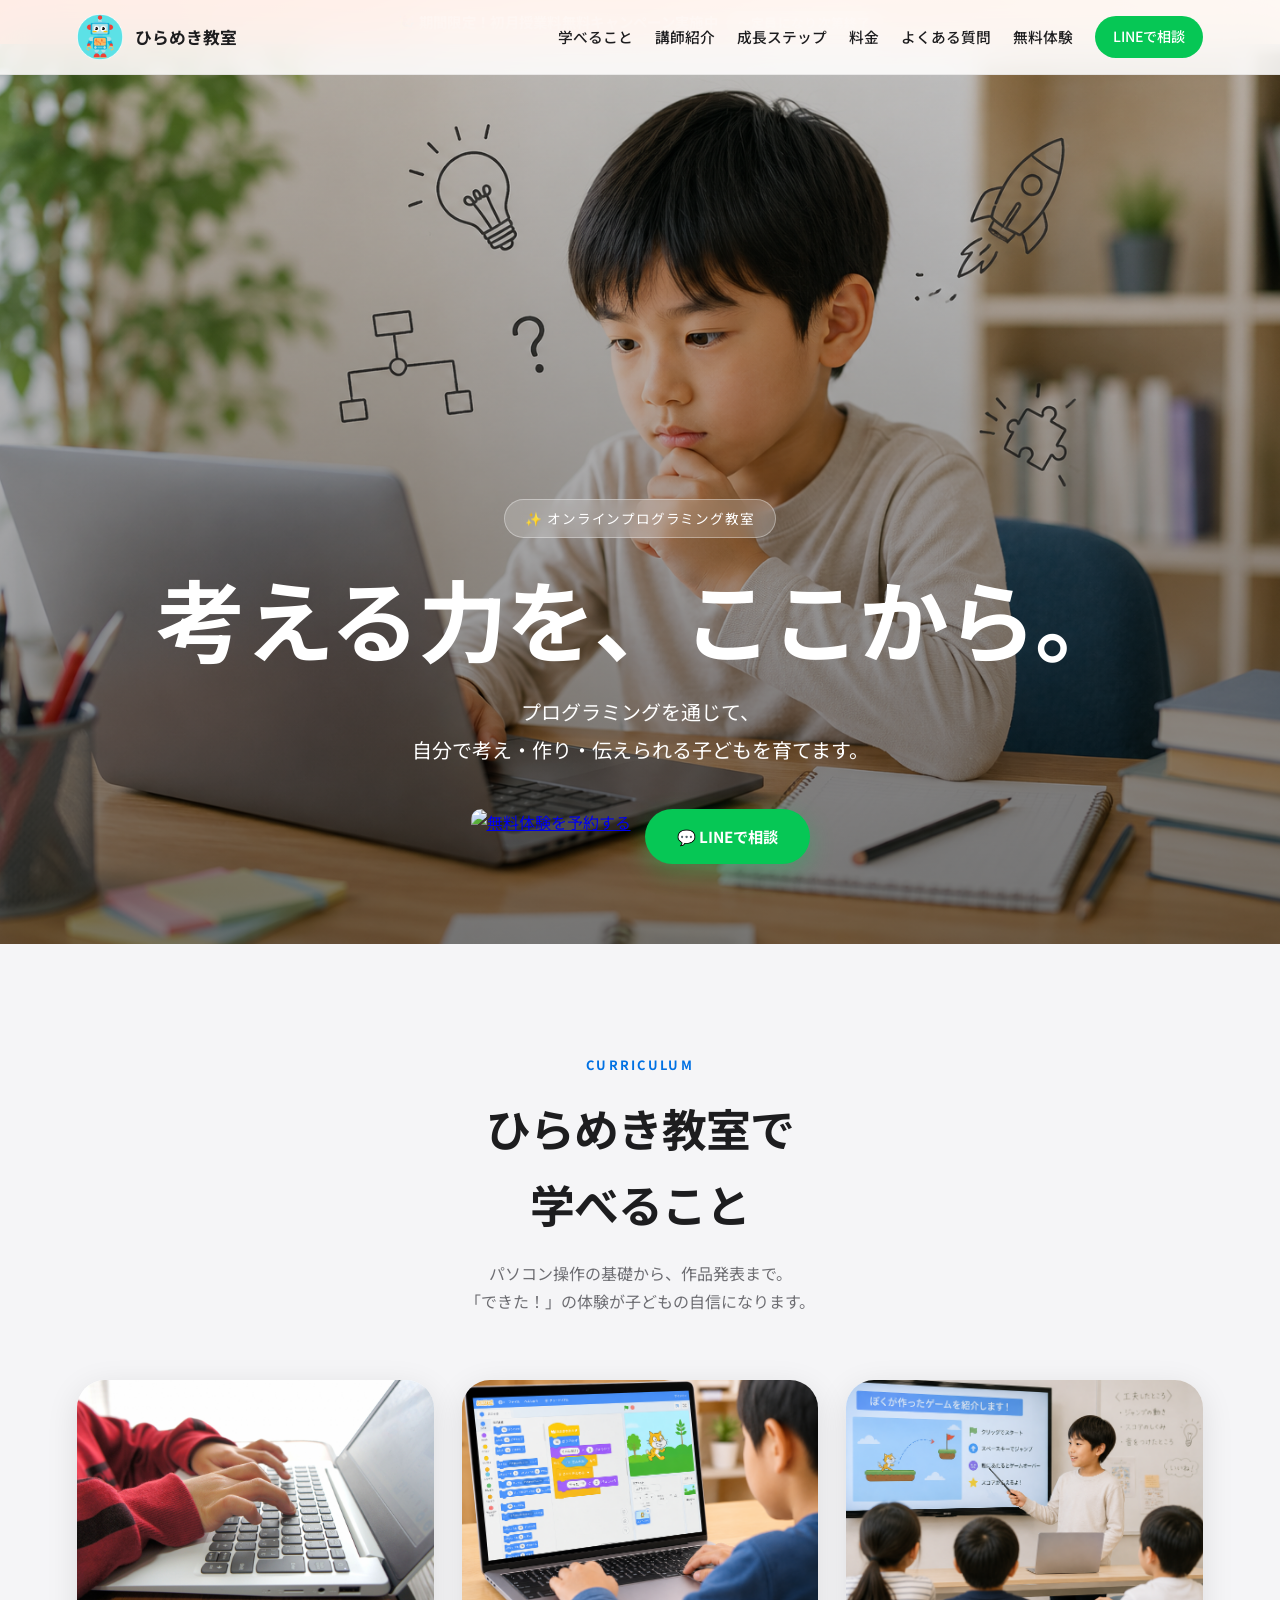
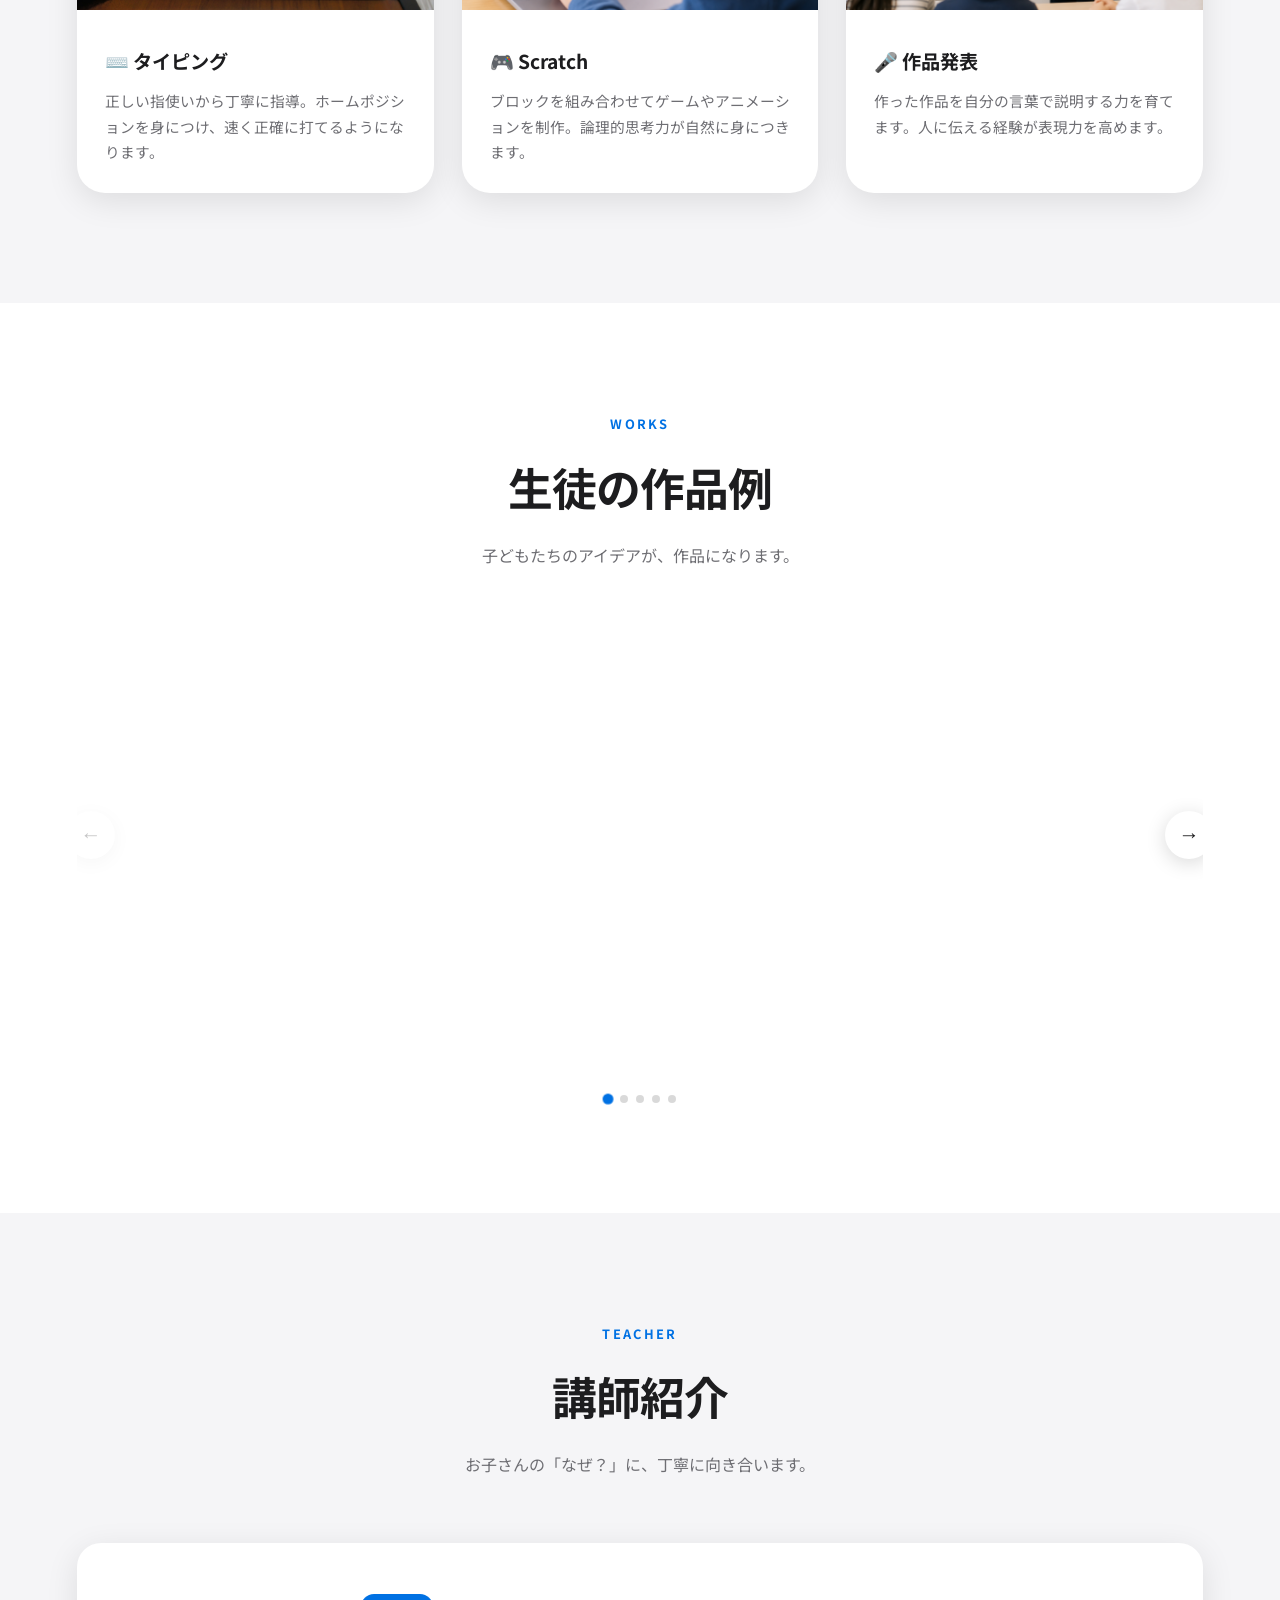
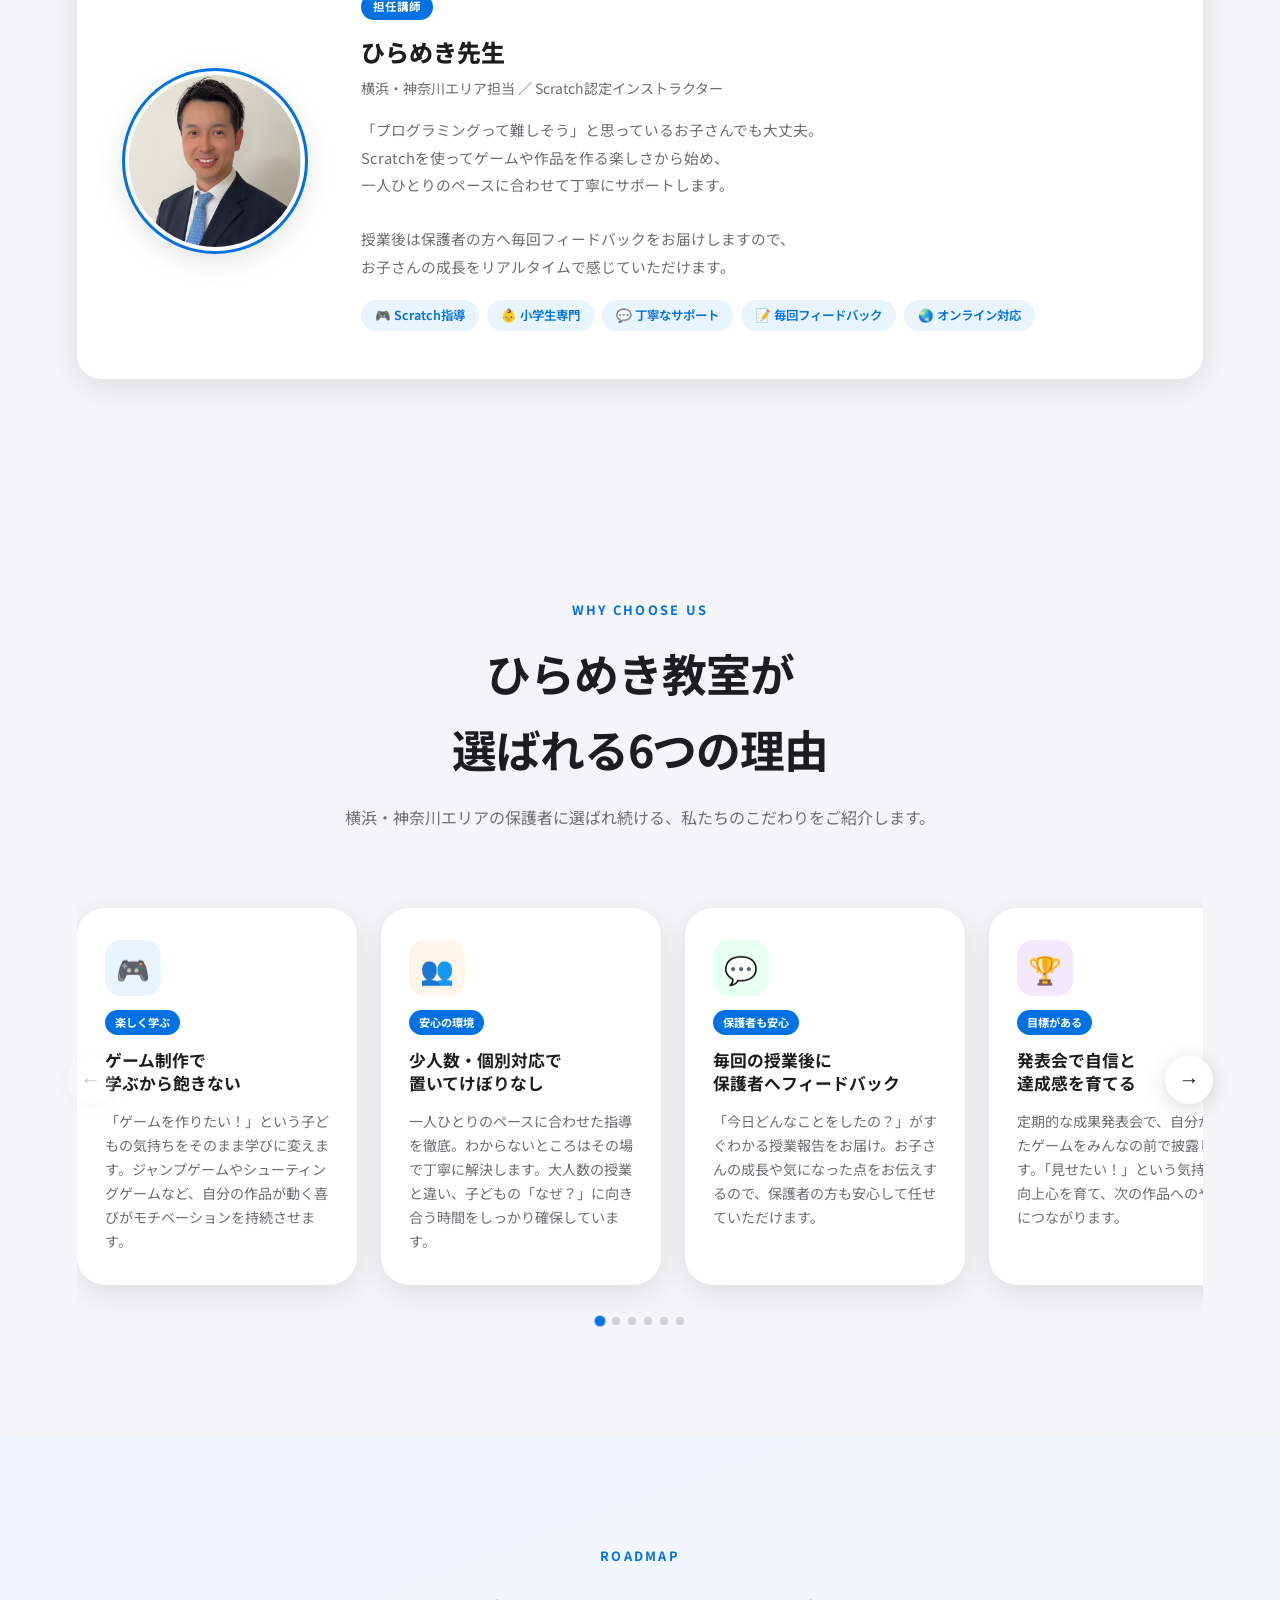
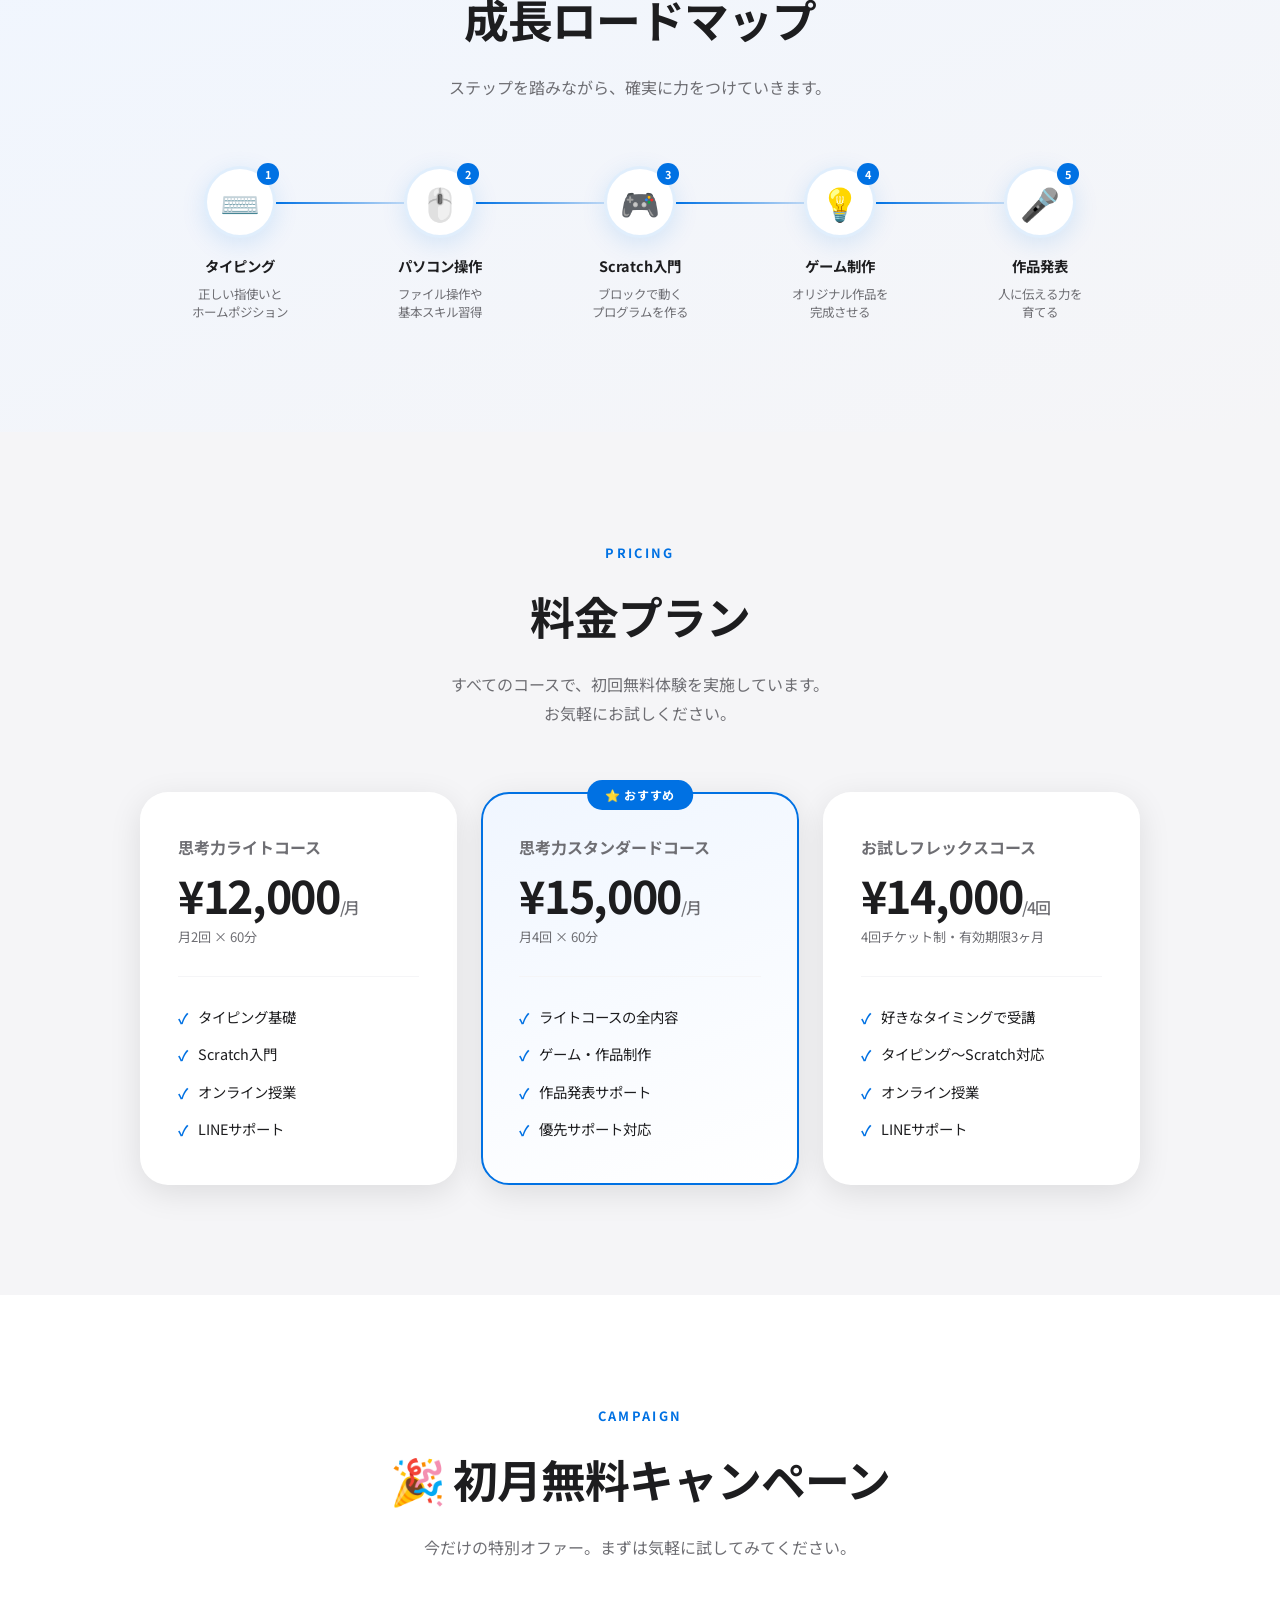
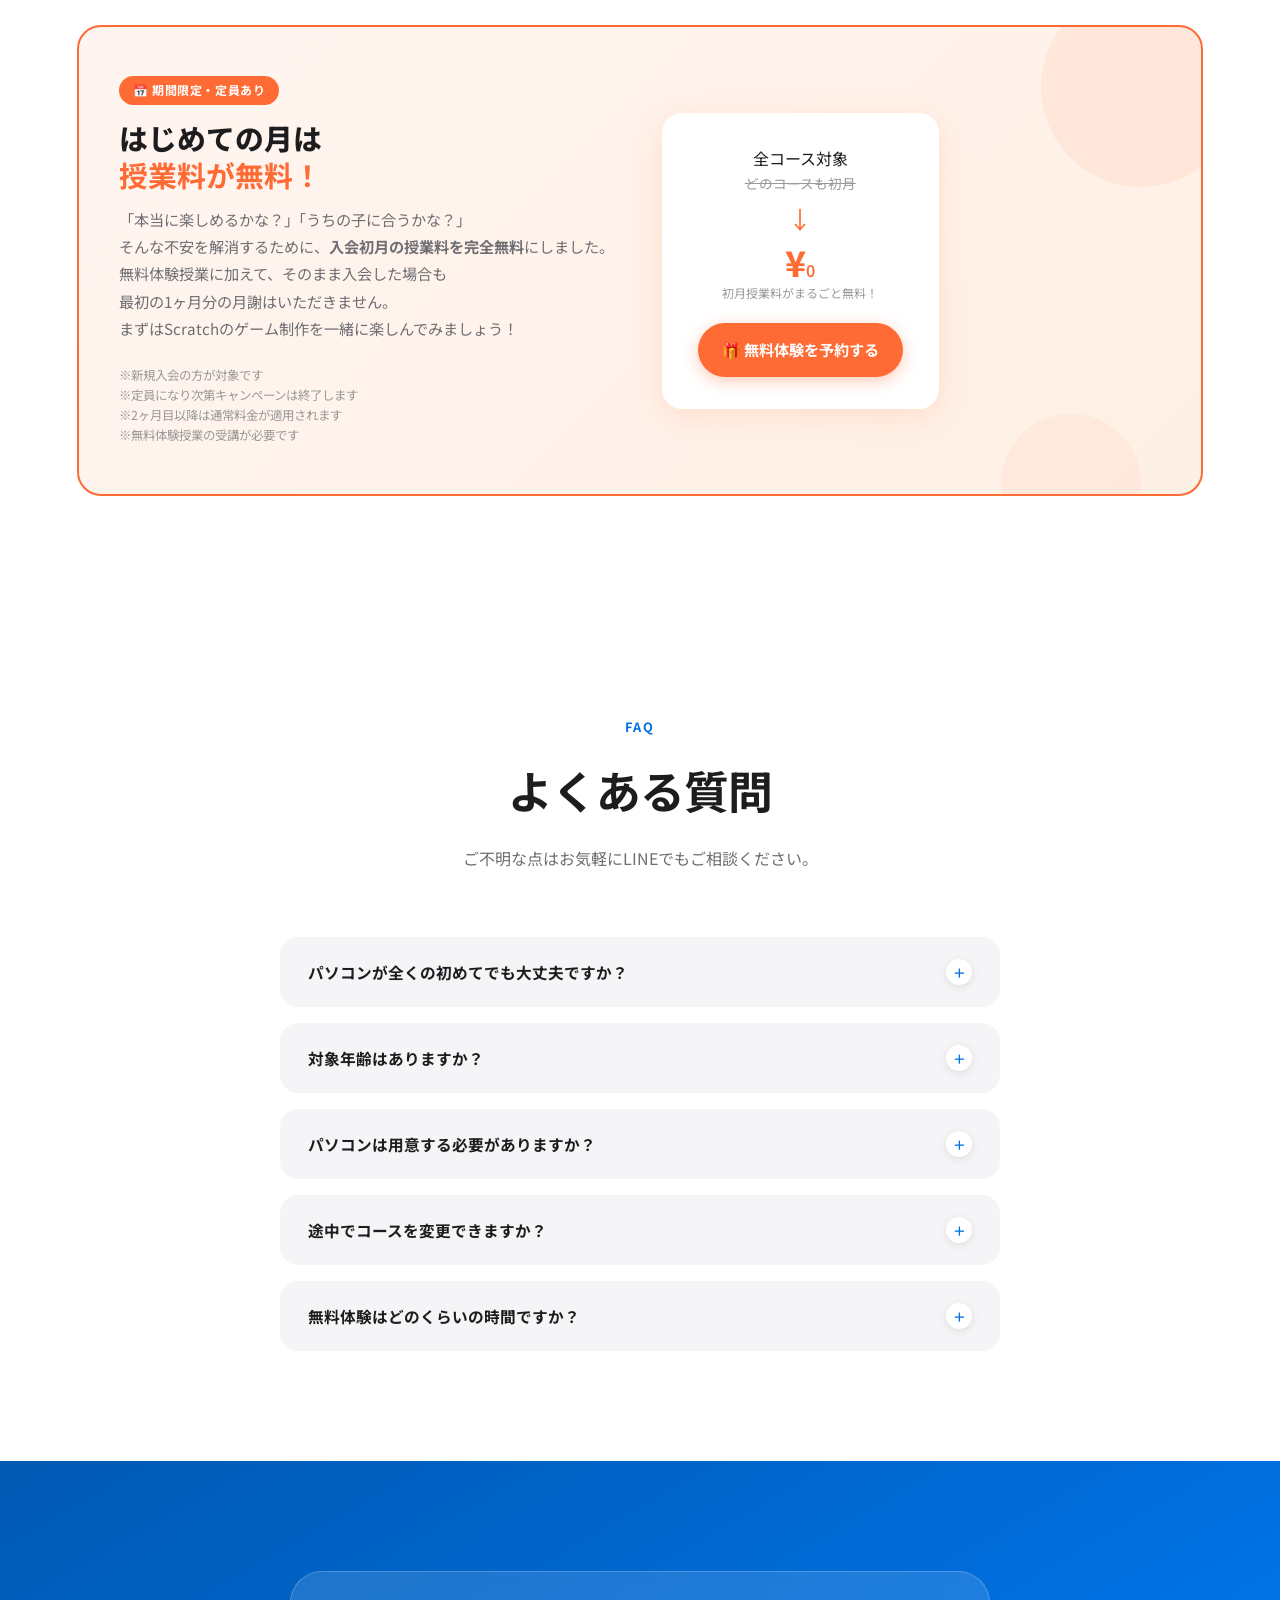
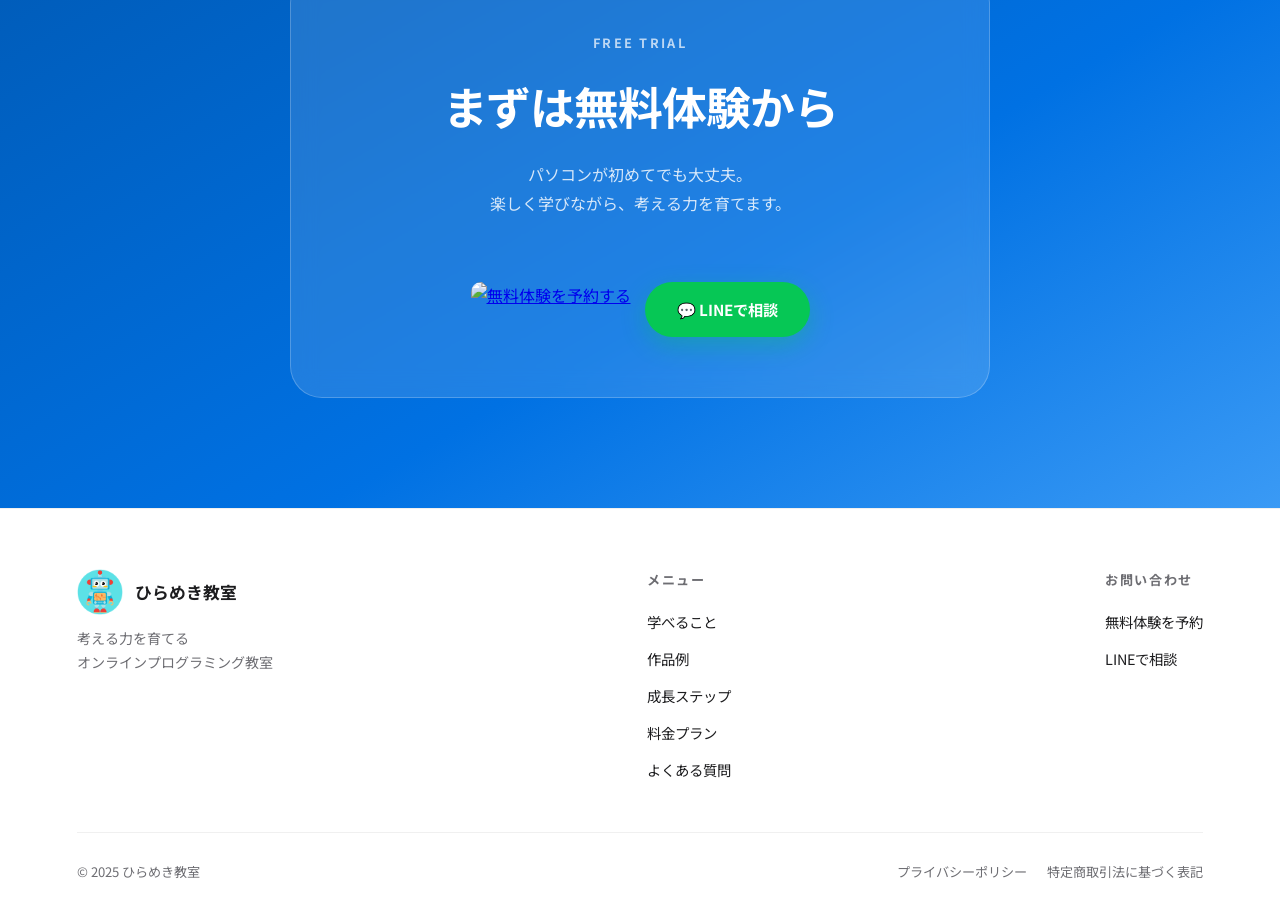
==== commit c9ff6906: "Add files via upload" ====
--- a/index.html
+++ b/index.html
@@ -1061,10 +1061,11 @@
       </ul>
     </div>
     <div class="campaign-price-box">
-      <div class="before">通常 ¥12,000〜/月</div>
+      <div class="campaign-all-badge">全コース対象</div>
+      <div class="before">どのコースも初月</div>
       <div class="arrow">↓</div>
       <div class="after">¥<span>0</span></div>
-      <div class="note">初月授業料</div>
+      <div class="note">初月授業料がまるごと無料！</div>
       <a href="https://qkab7reyzbge23n1tjr2.stores.jp/reserve/2548b2c68c897045f873"
          target="_blank" class="btn-campaign">
         🎁 無料体験を予約する
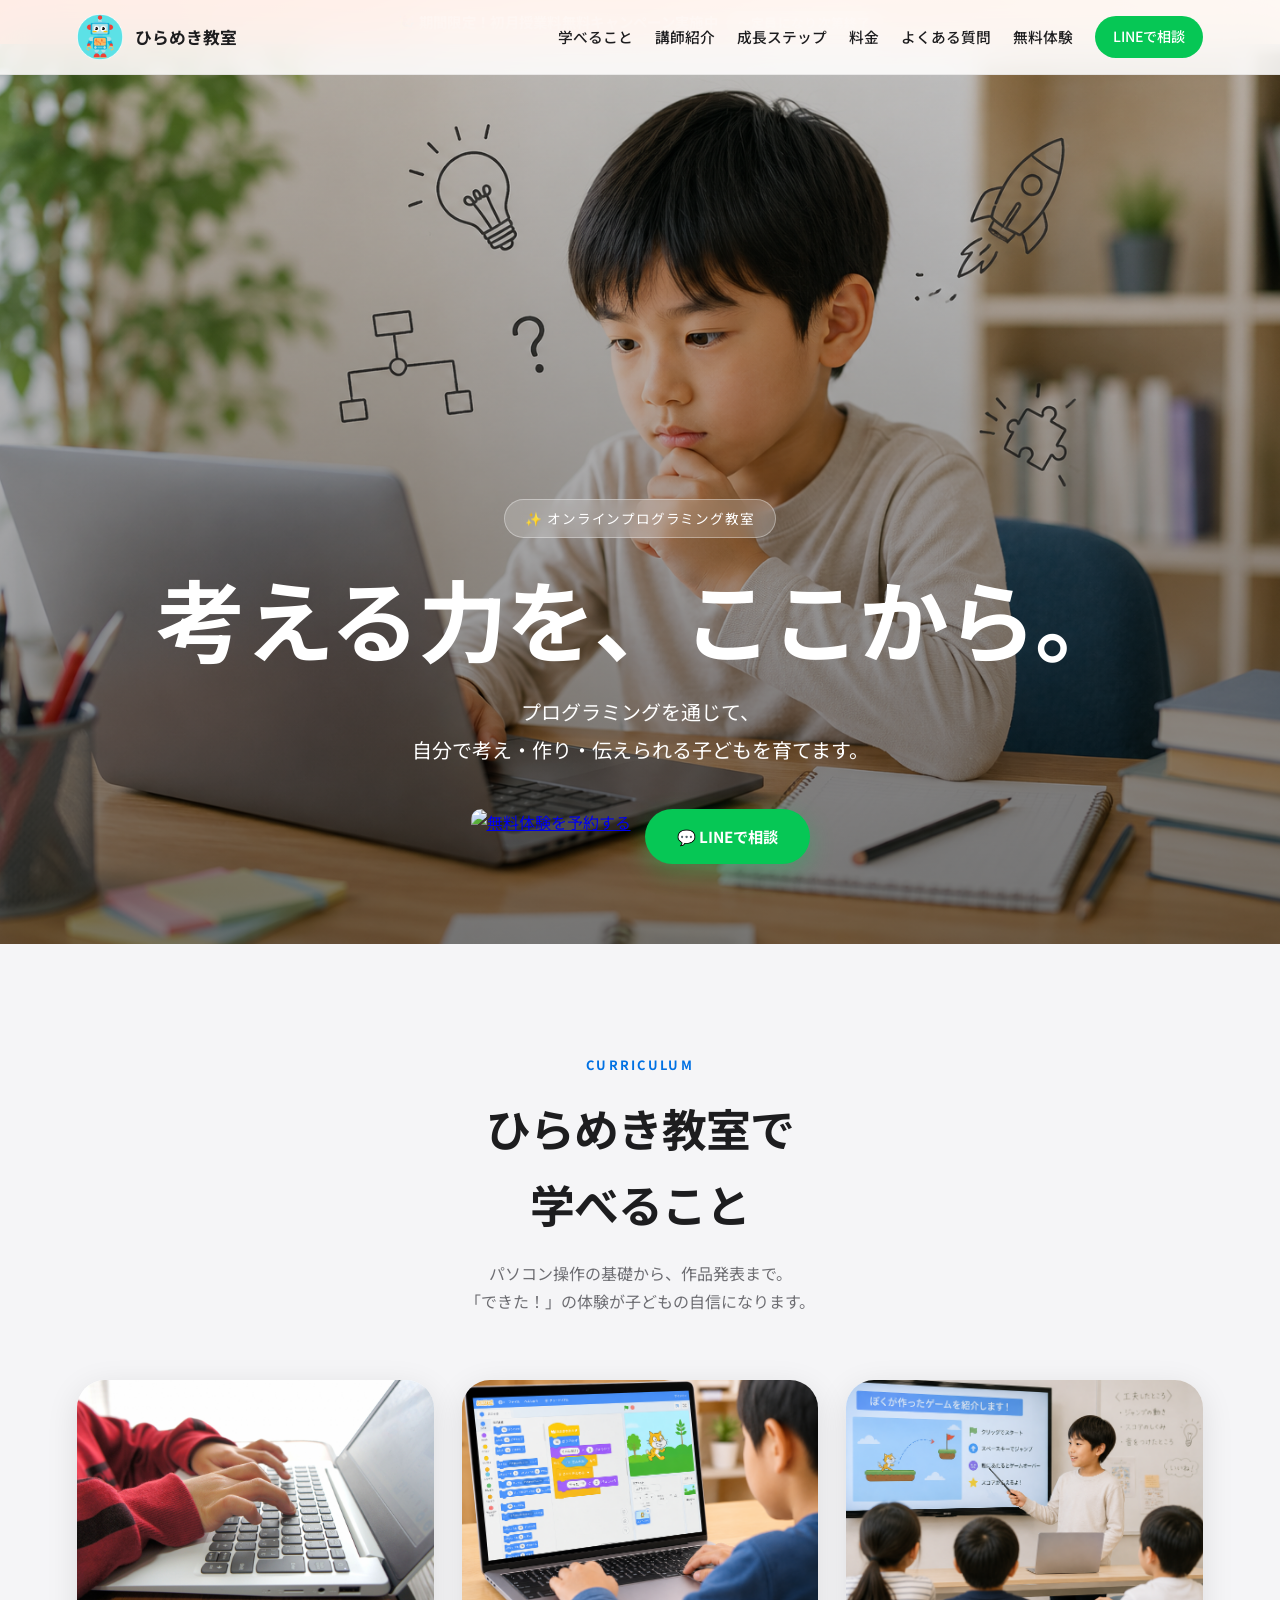
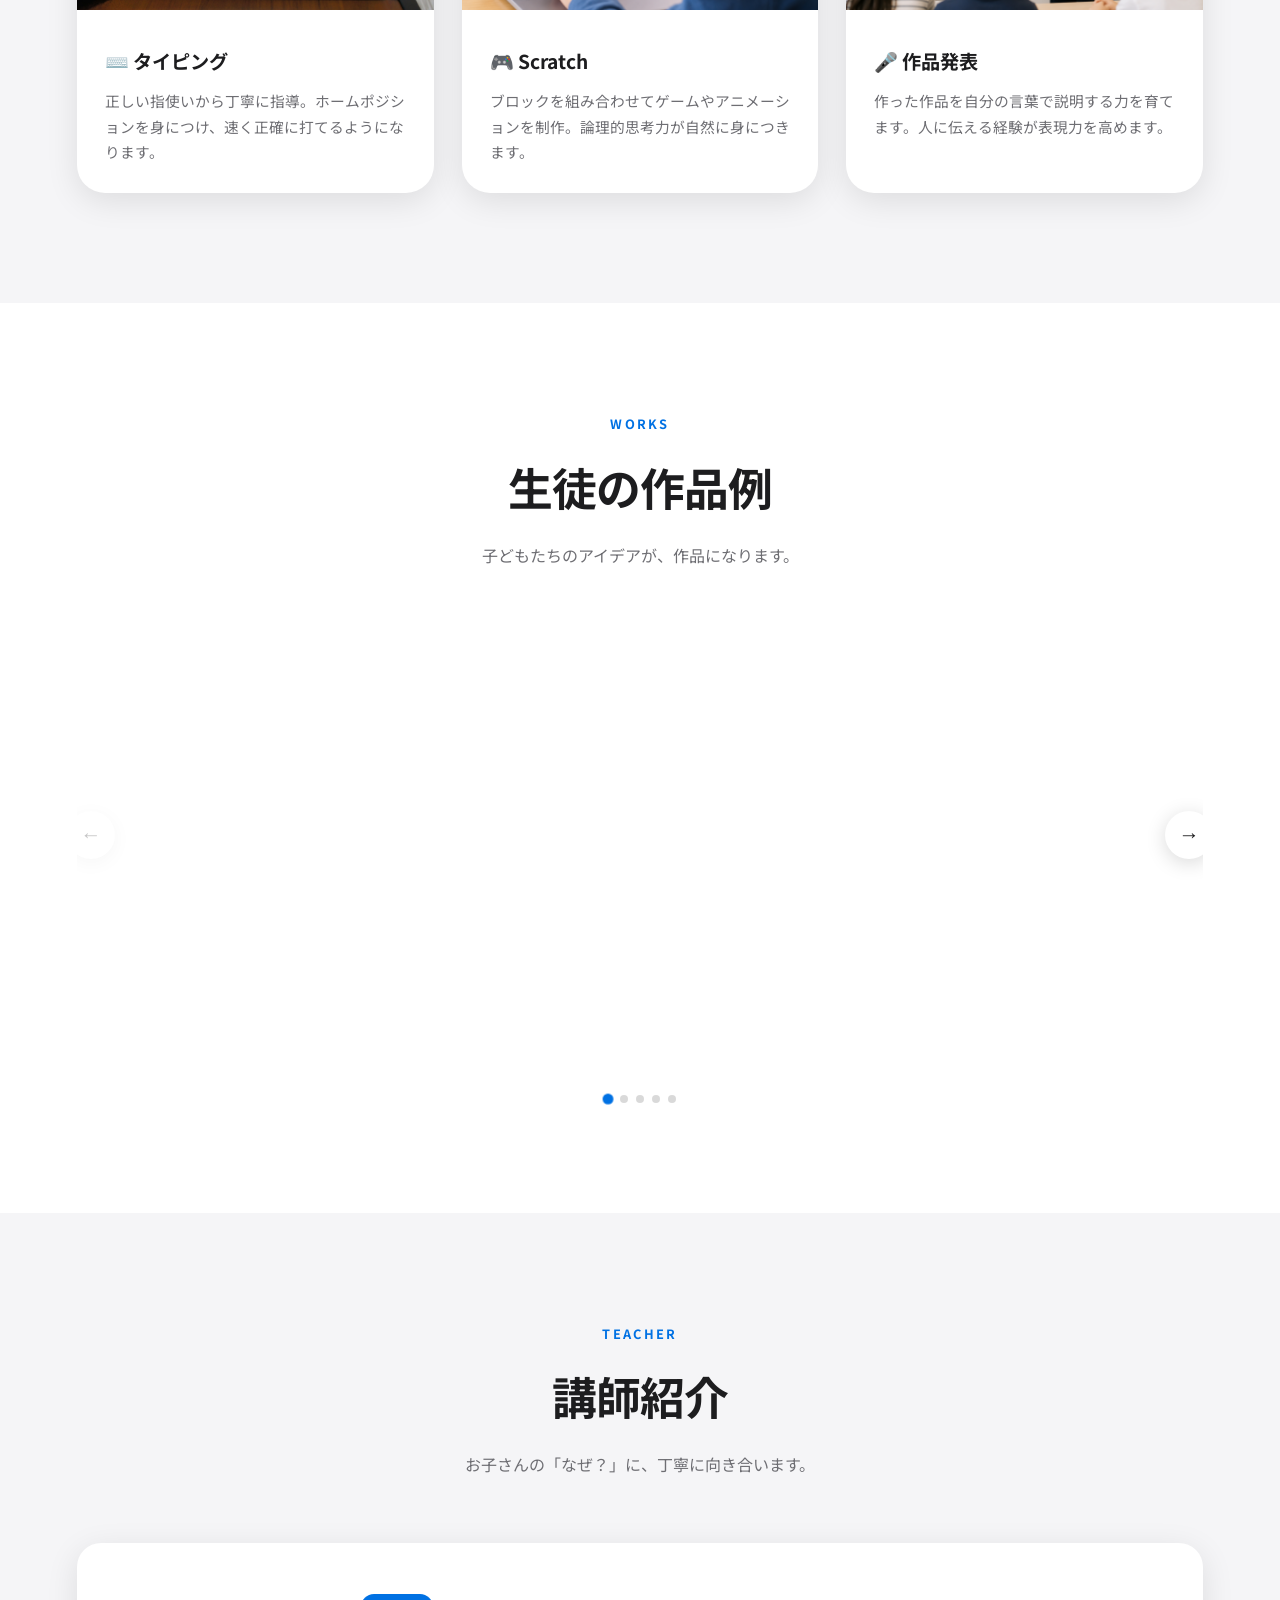
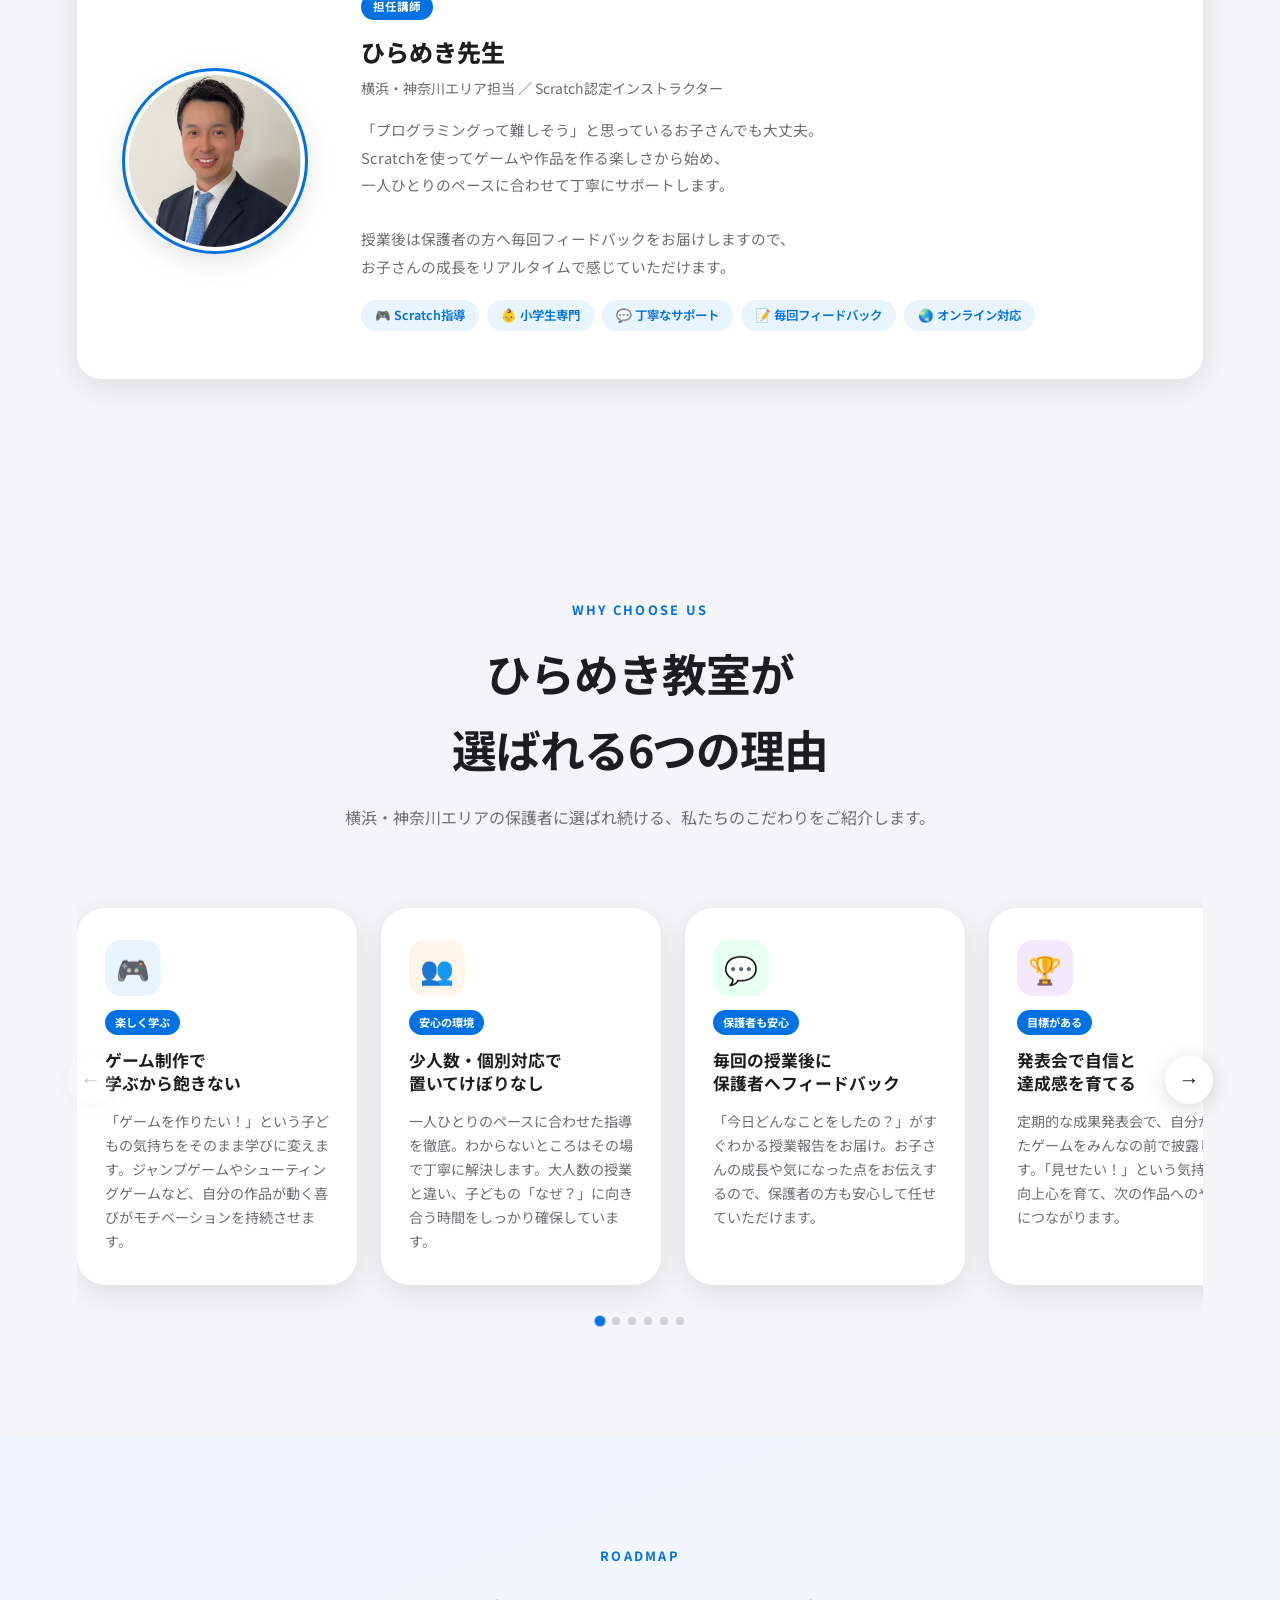
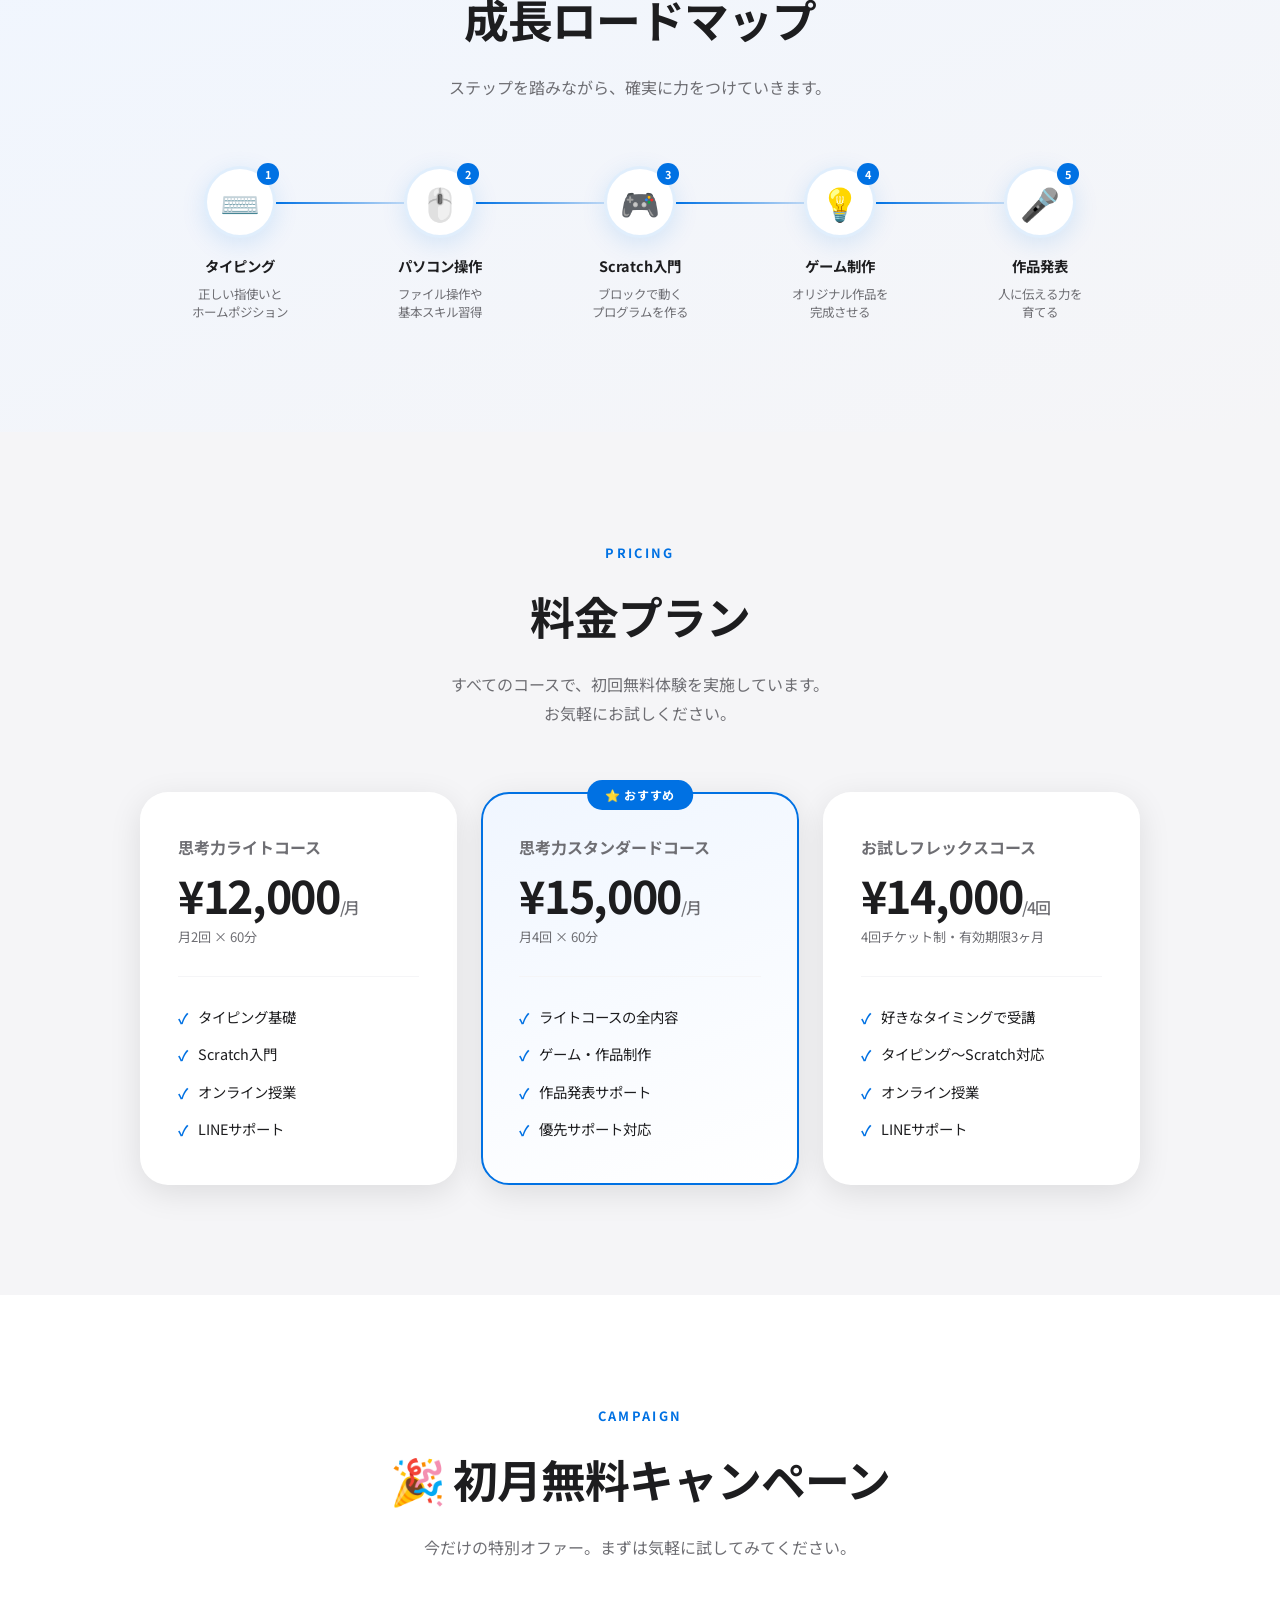
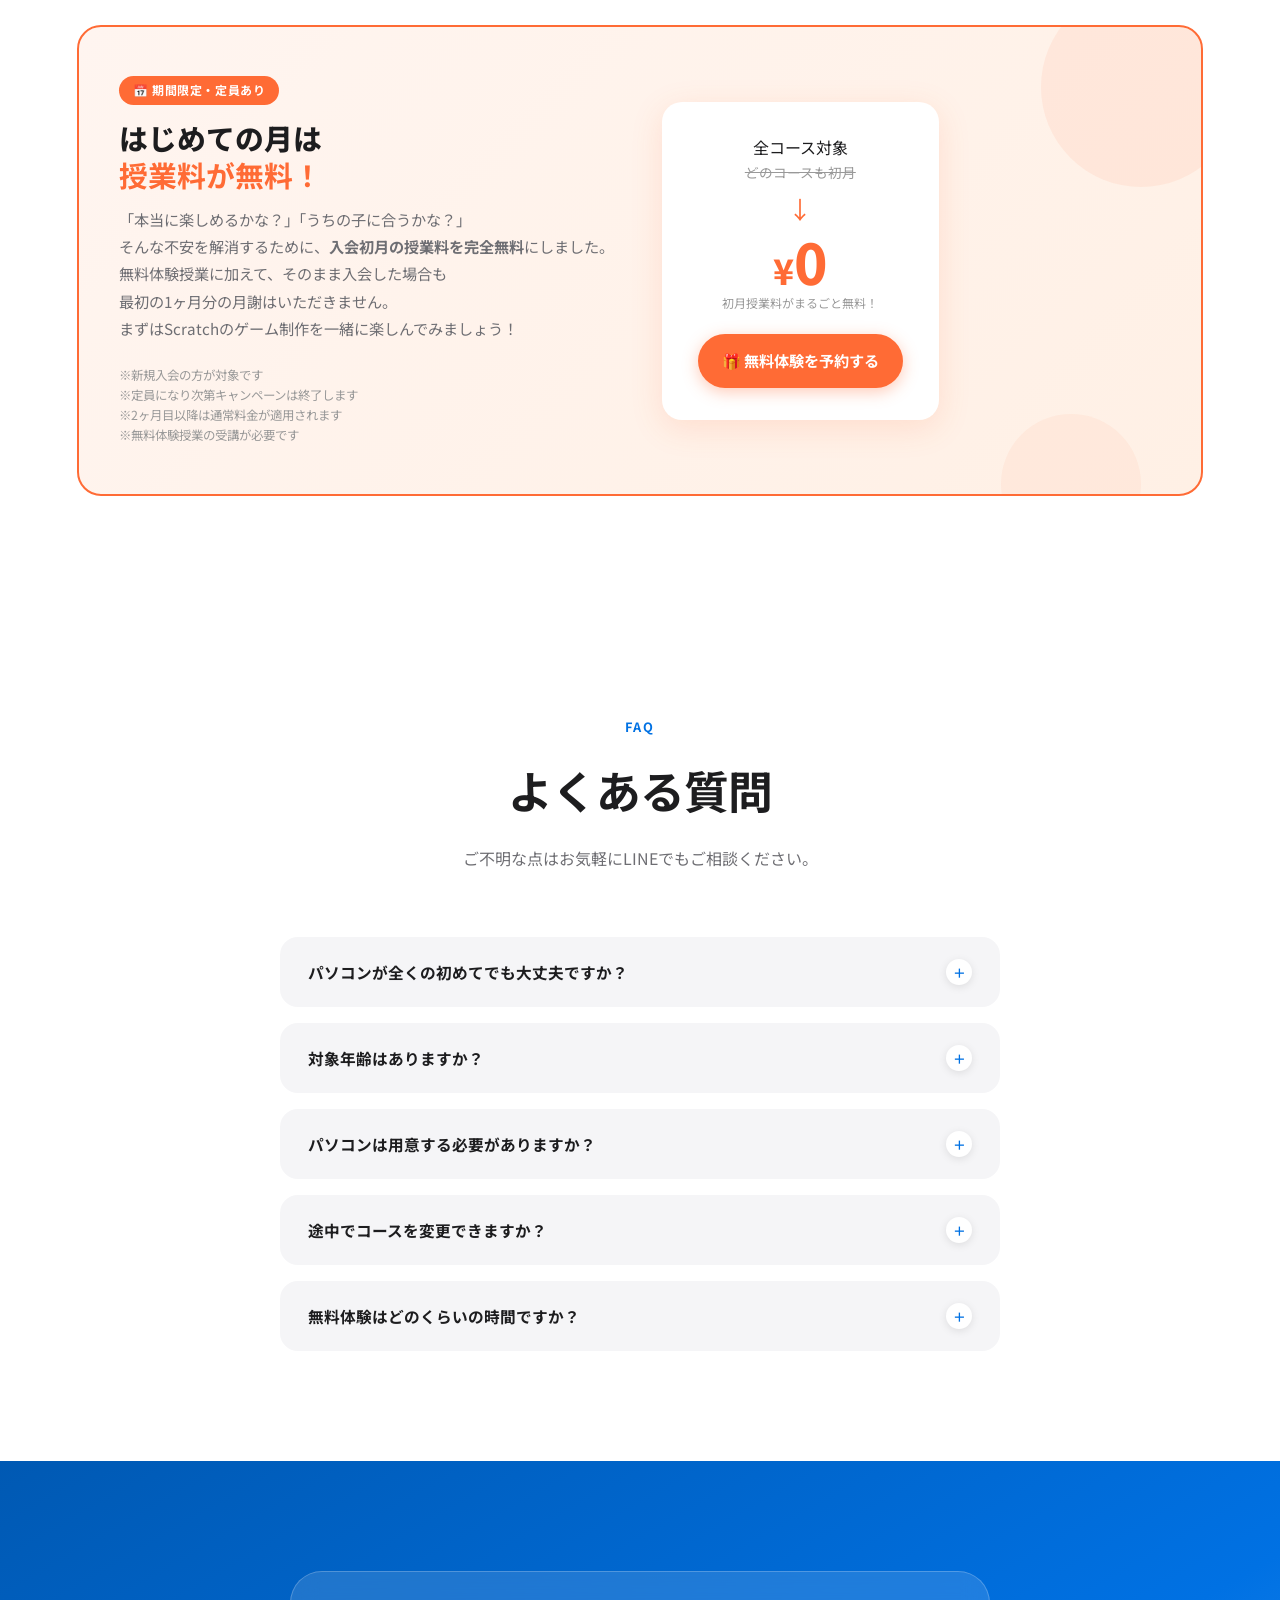
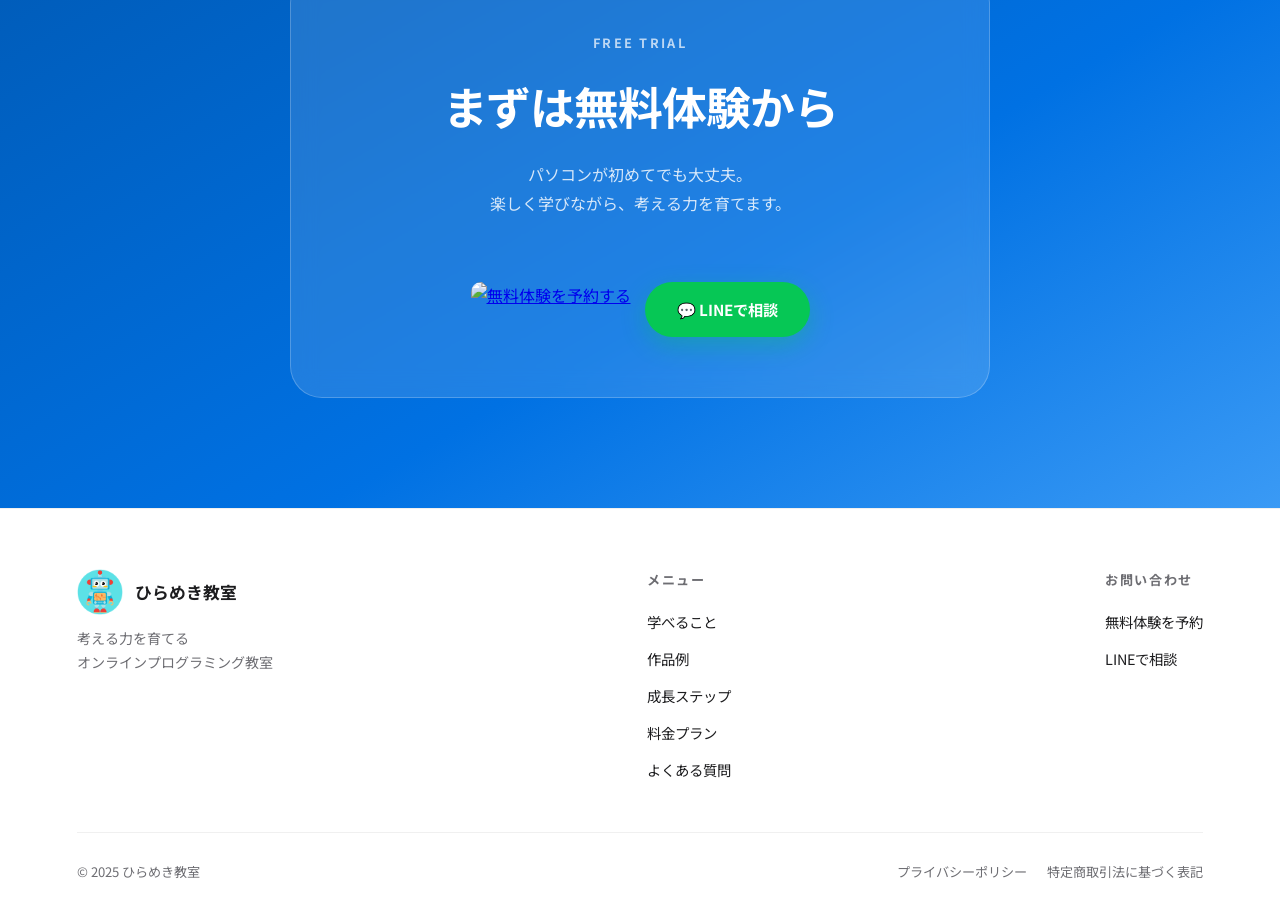
==== commit efe714ad: "Add files via upload" ====
--- a/index.html
+++ b/index.html
@@ -612,7 +612,7 @@
   font-size:2.2rem;font-weight:800;color:#FF6B35;
   line-height:1;margin-bottom:4px;
 }
-.campaign-price-box .after span{font-size:1rem;font-weight:600;}
+.campaign-price-box .after span{font-size:3.5rem;font-weight:800;}
 .campaign-price-box .note{font-size:.75rem;color:#999;margin-bottom:20px;}
 .btn-campaign{
   display:block;
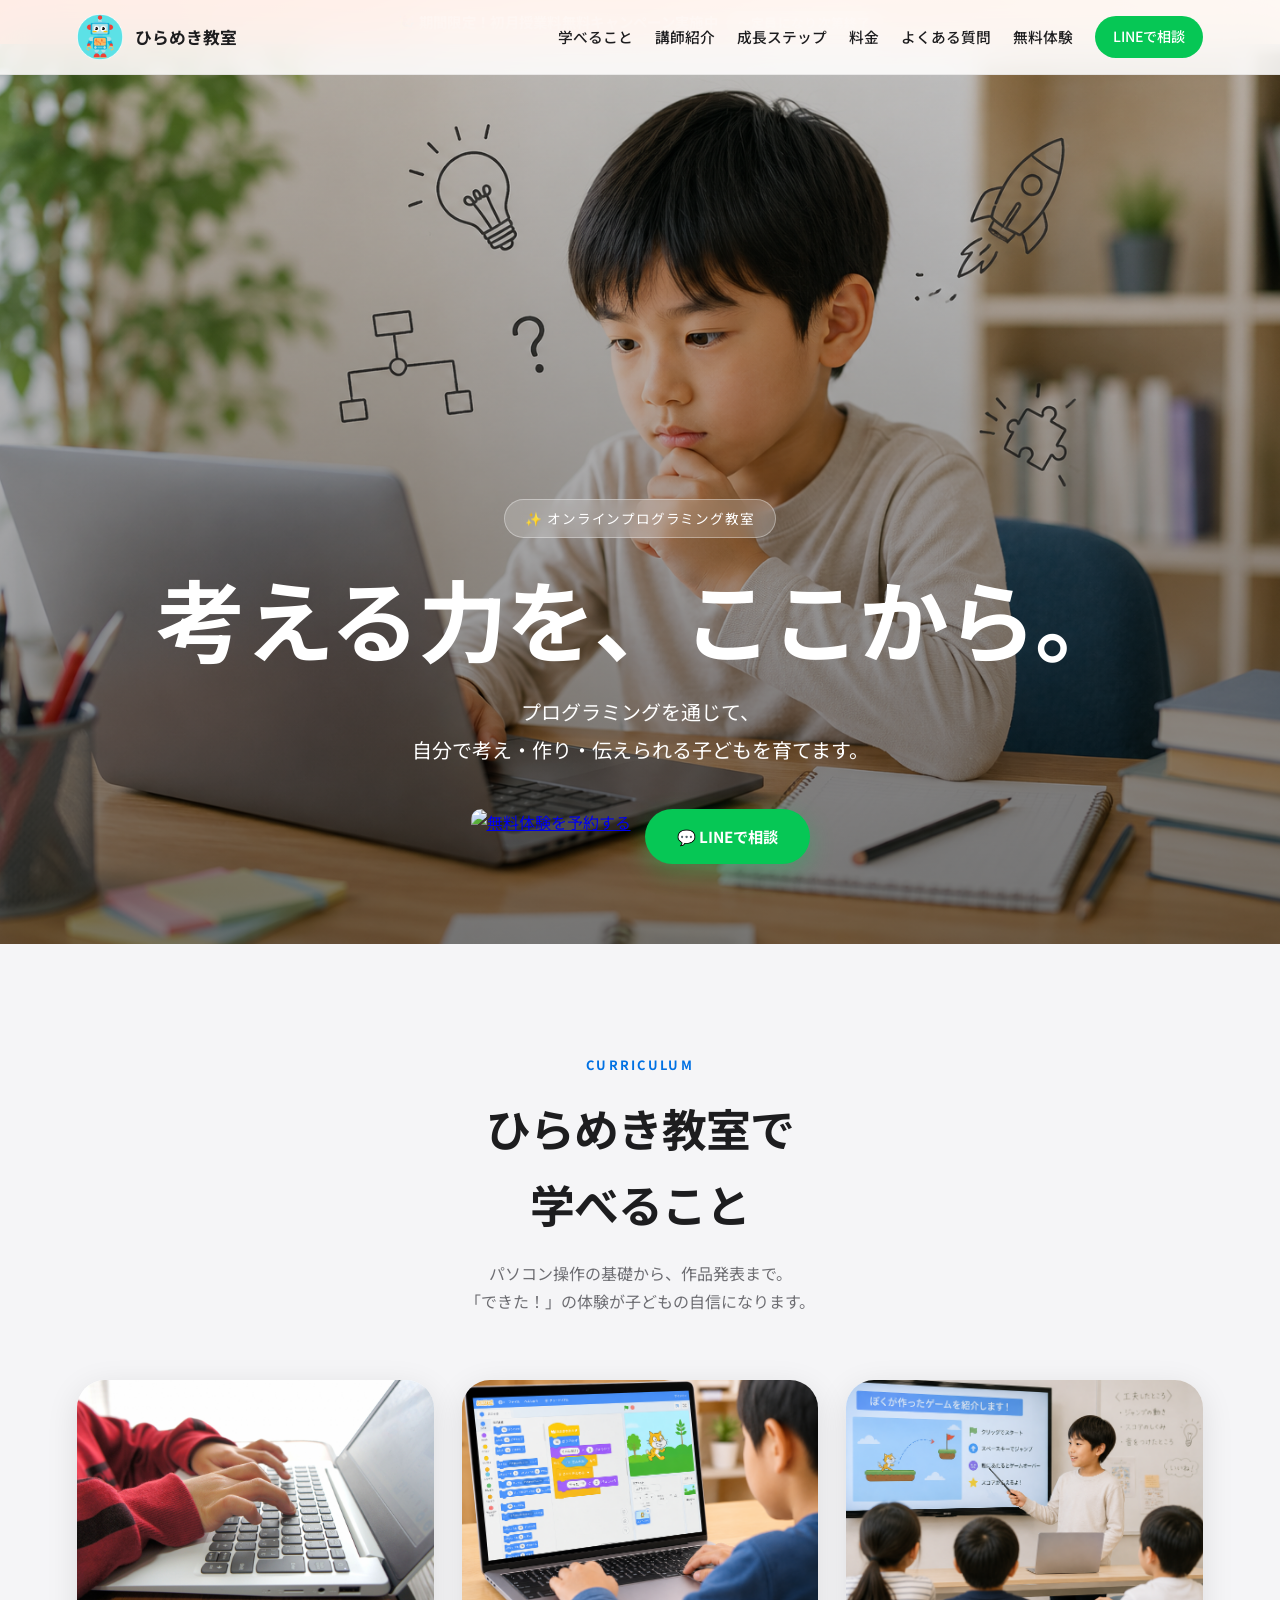
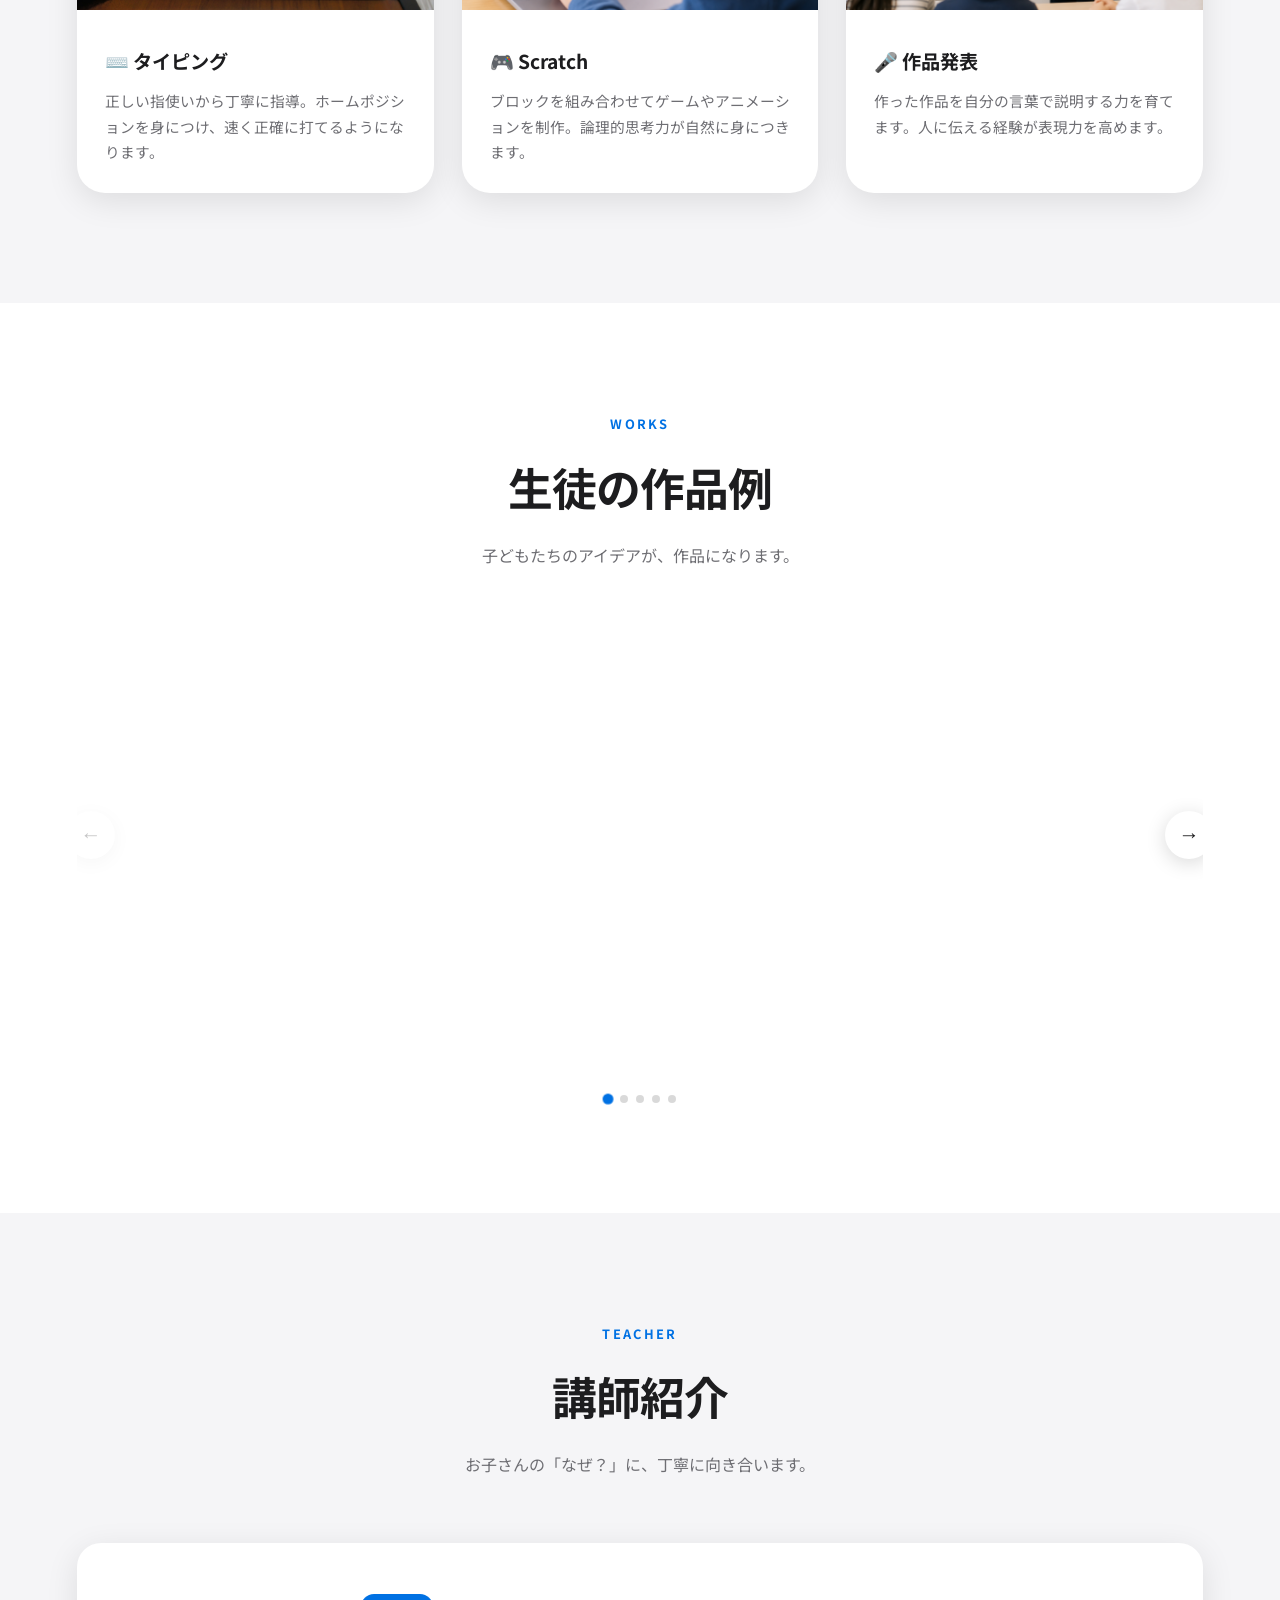
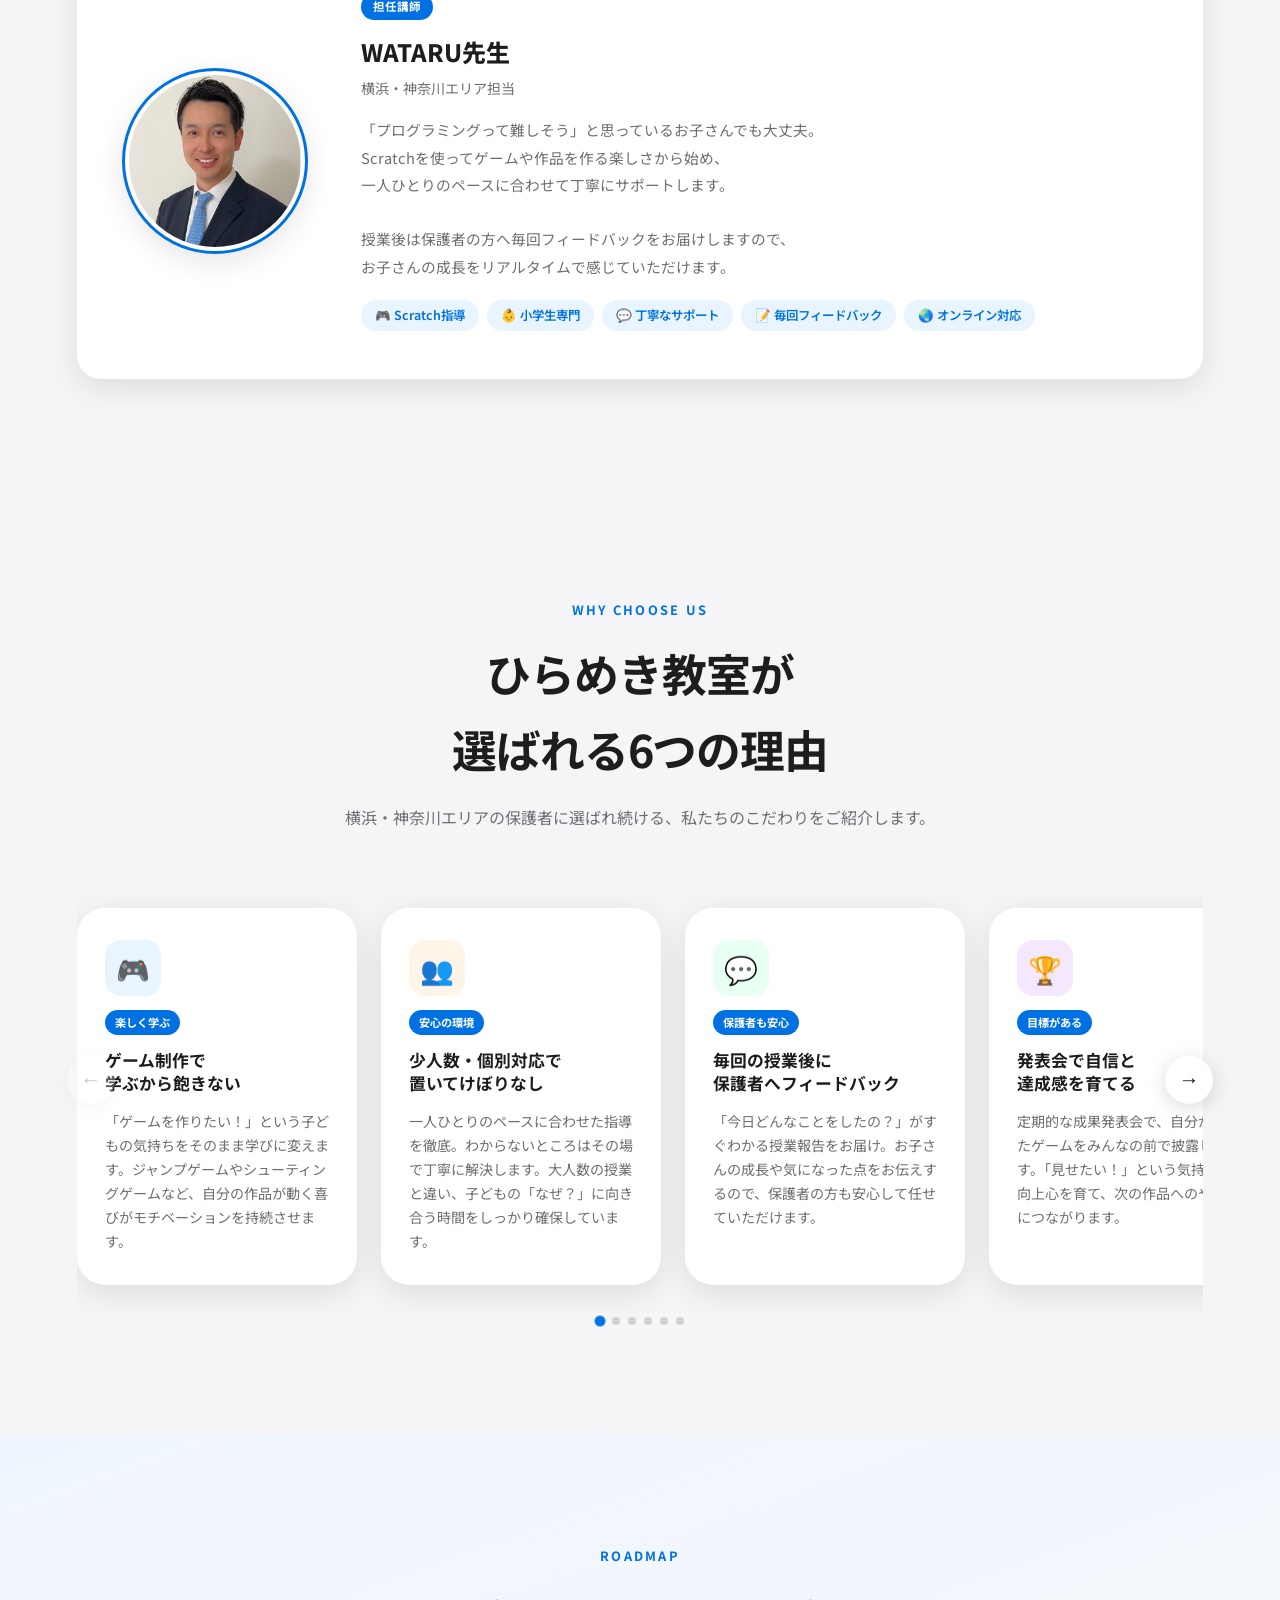
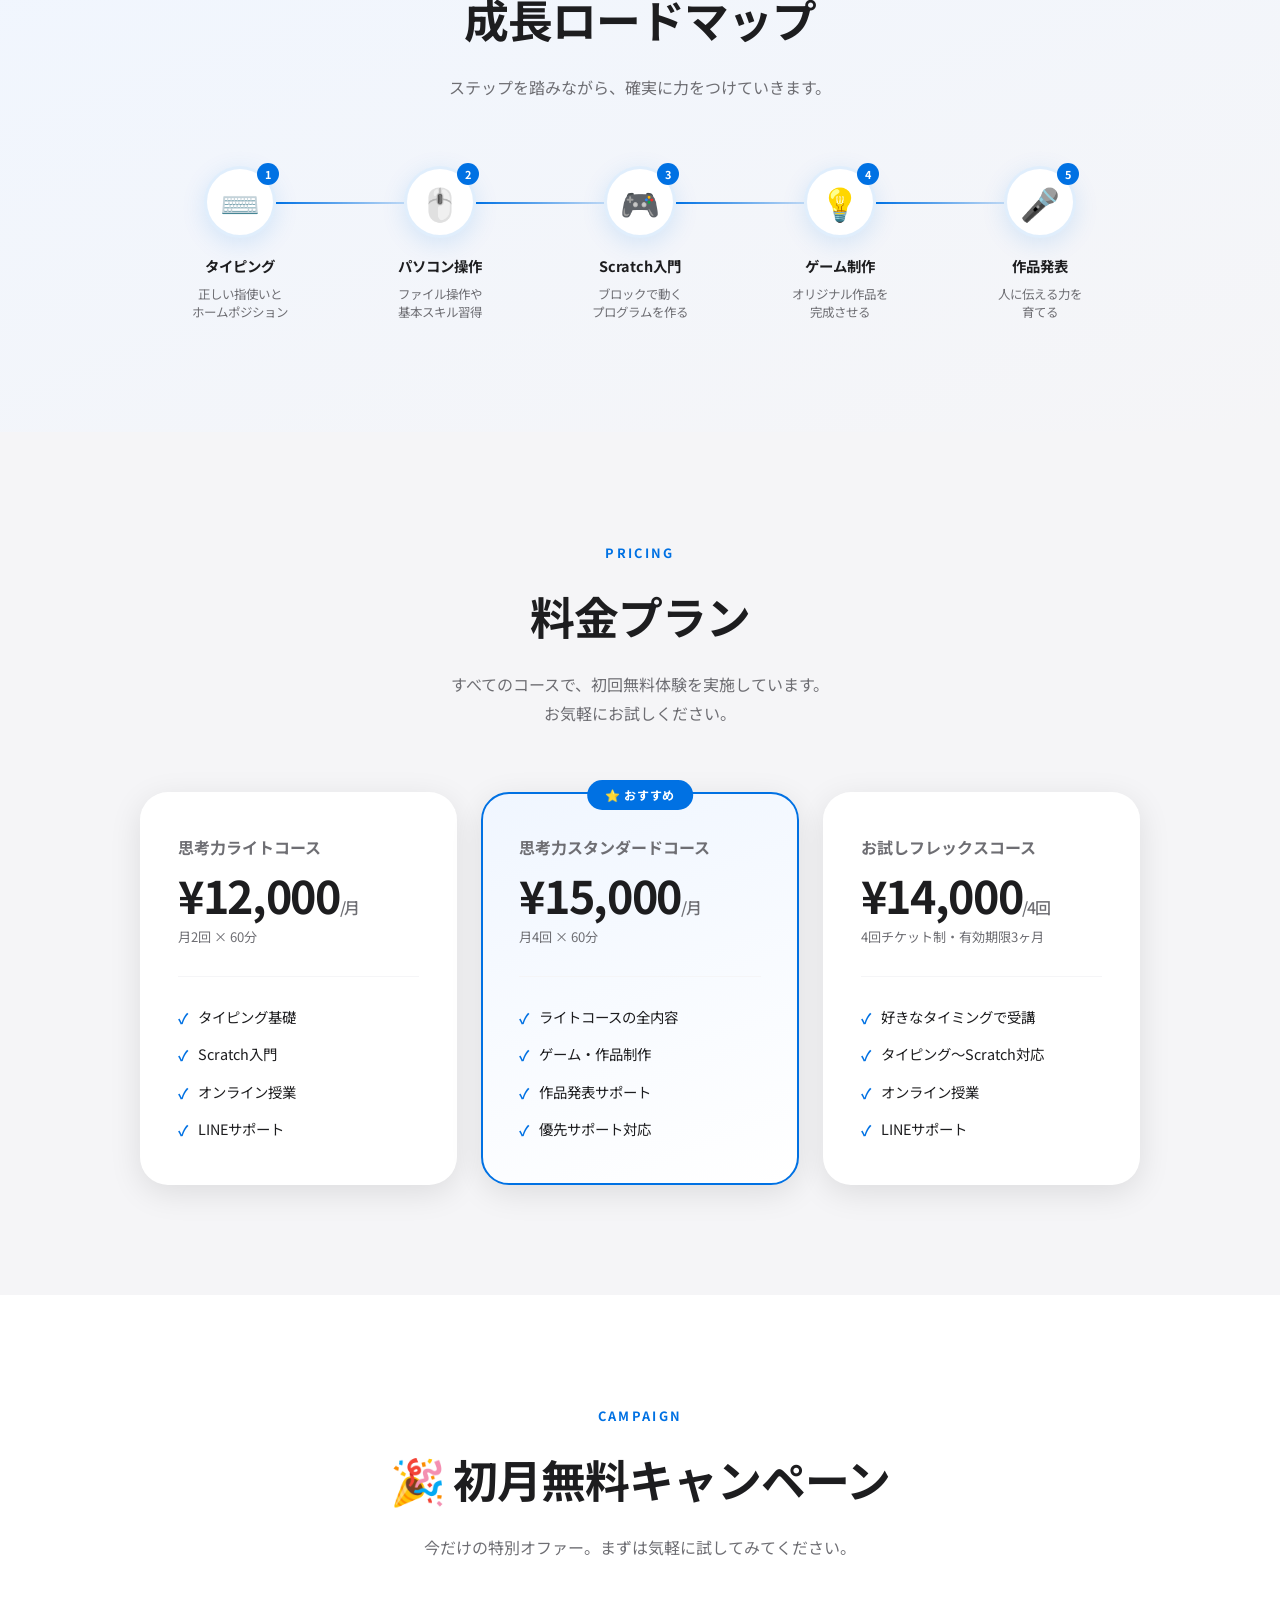
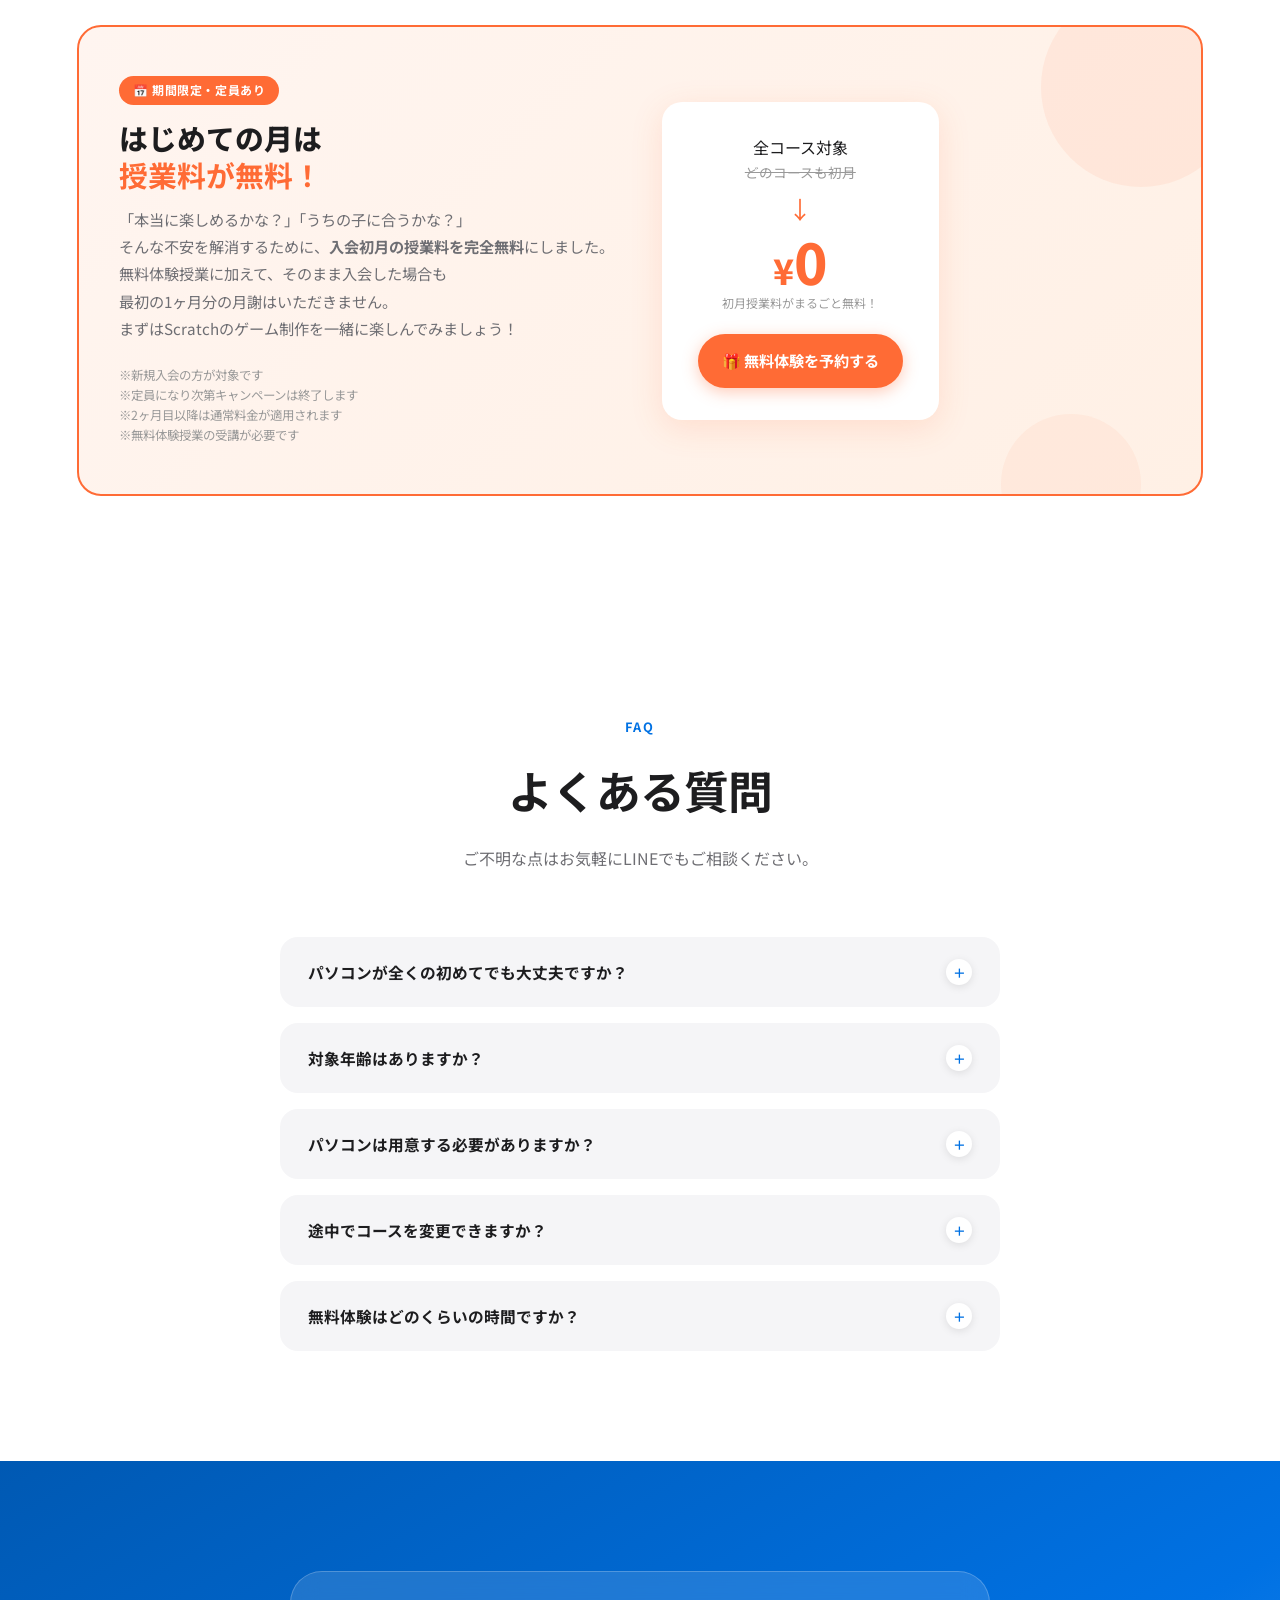
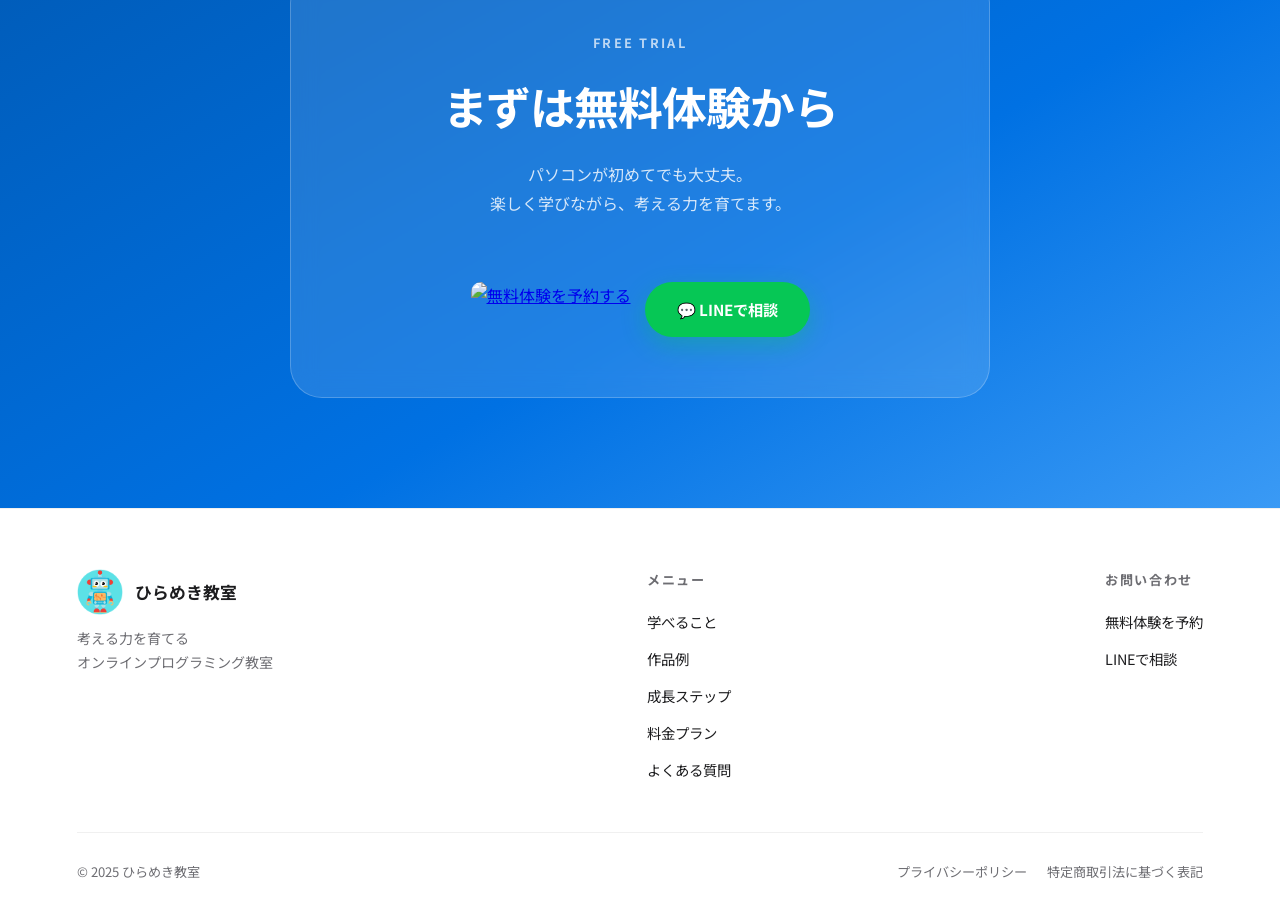
==== commit 64a78fc0: "Add files via upload" ====
--- a/index.html
+++ b/index.html
@@ -871,8 +871,8 @@
     <div class="teacher-photo-placeholder" style="display:none;">👩‍💻</div>
     <div class="teacher-info">
       <span class="teacher-badge">担任講師</span>
-      <div class="teacher-name">ひらめき先生</div>
-      <div class="teacher-sub">横浜・神奈川エリア担当 ／ Scratch認定インストラクター</div>
+      <div class="teacher-name">WATARU先生</div>
+      <div class="teacher-sub">横浜・神奈川エリア担当</div>
       <p class="teacher-bio">
         「プログラミングって難しそう」と思っているお子さんでも大丈夫。<br>
         Scratchを使ってゲームや作品を作る楽しさから始め、<br>
